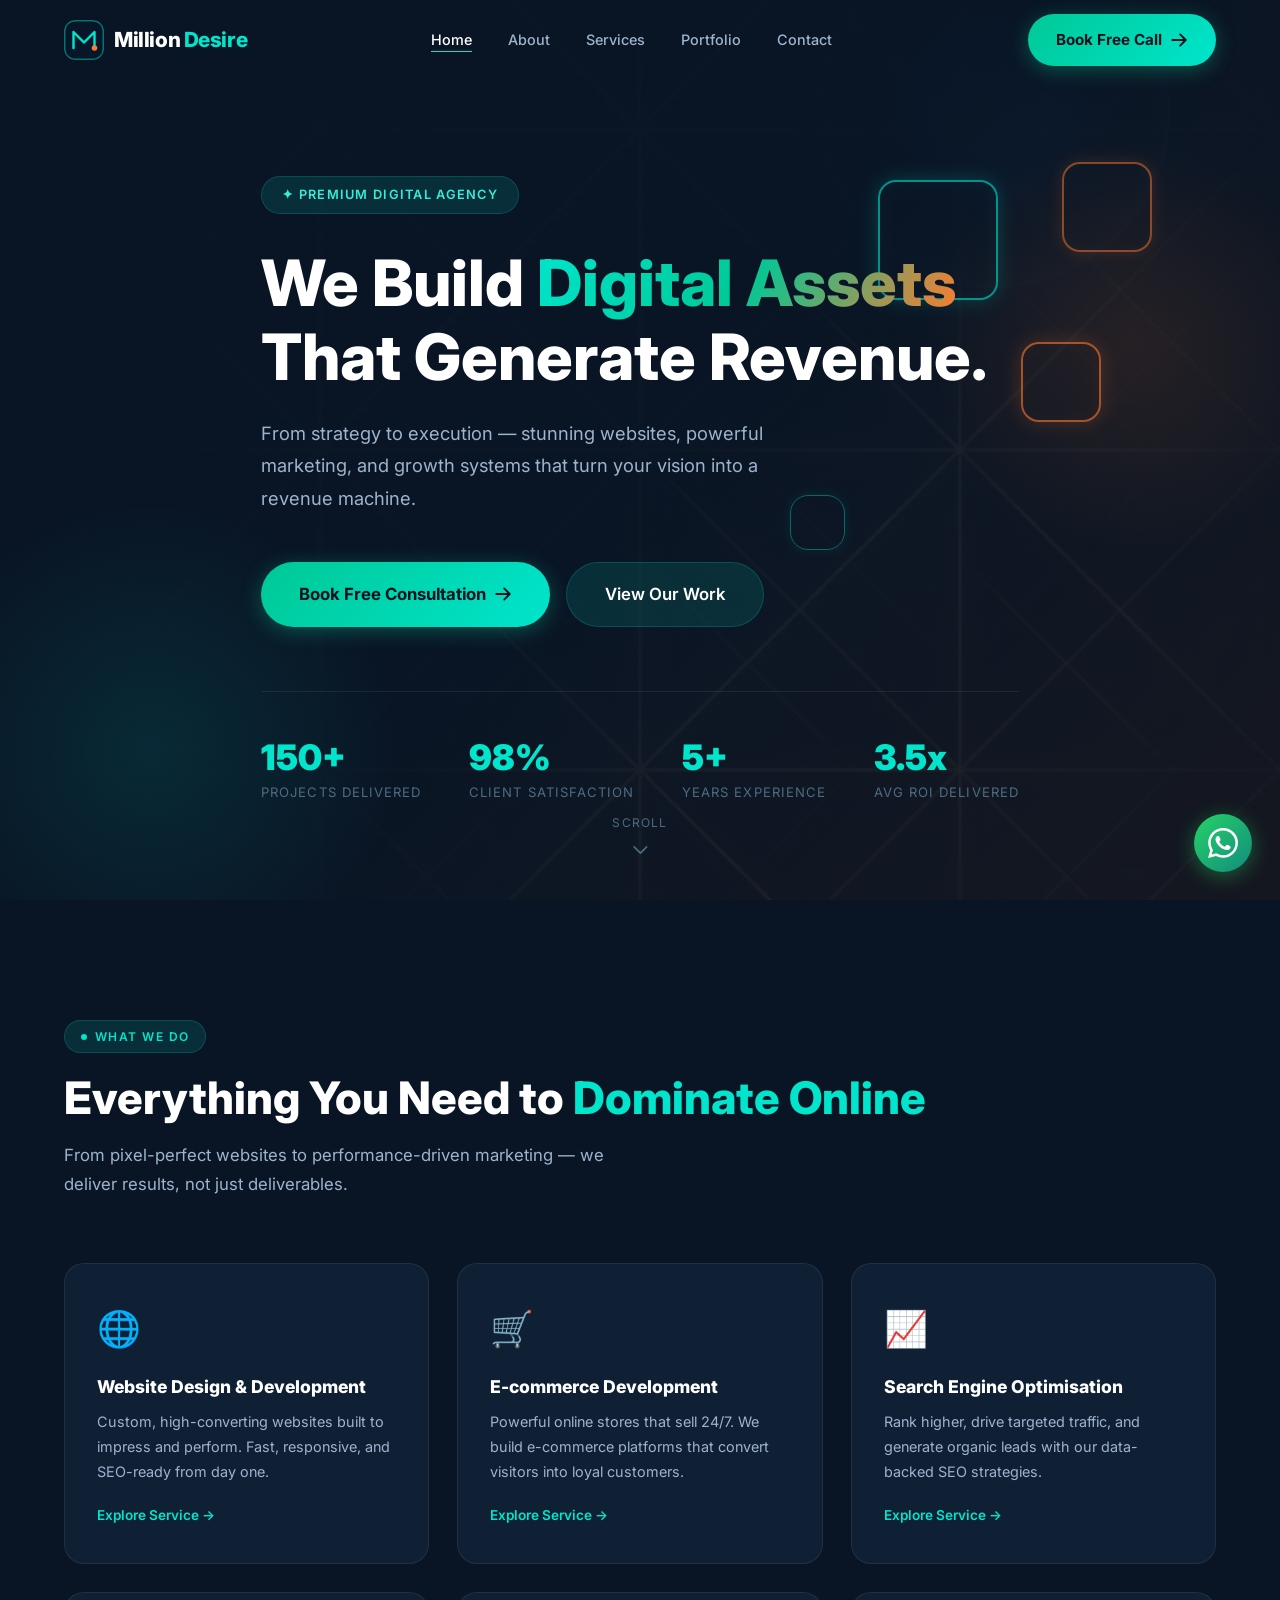
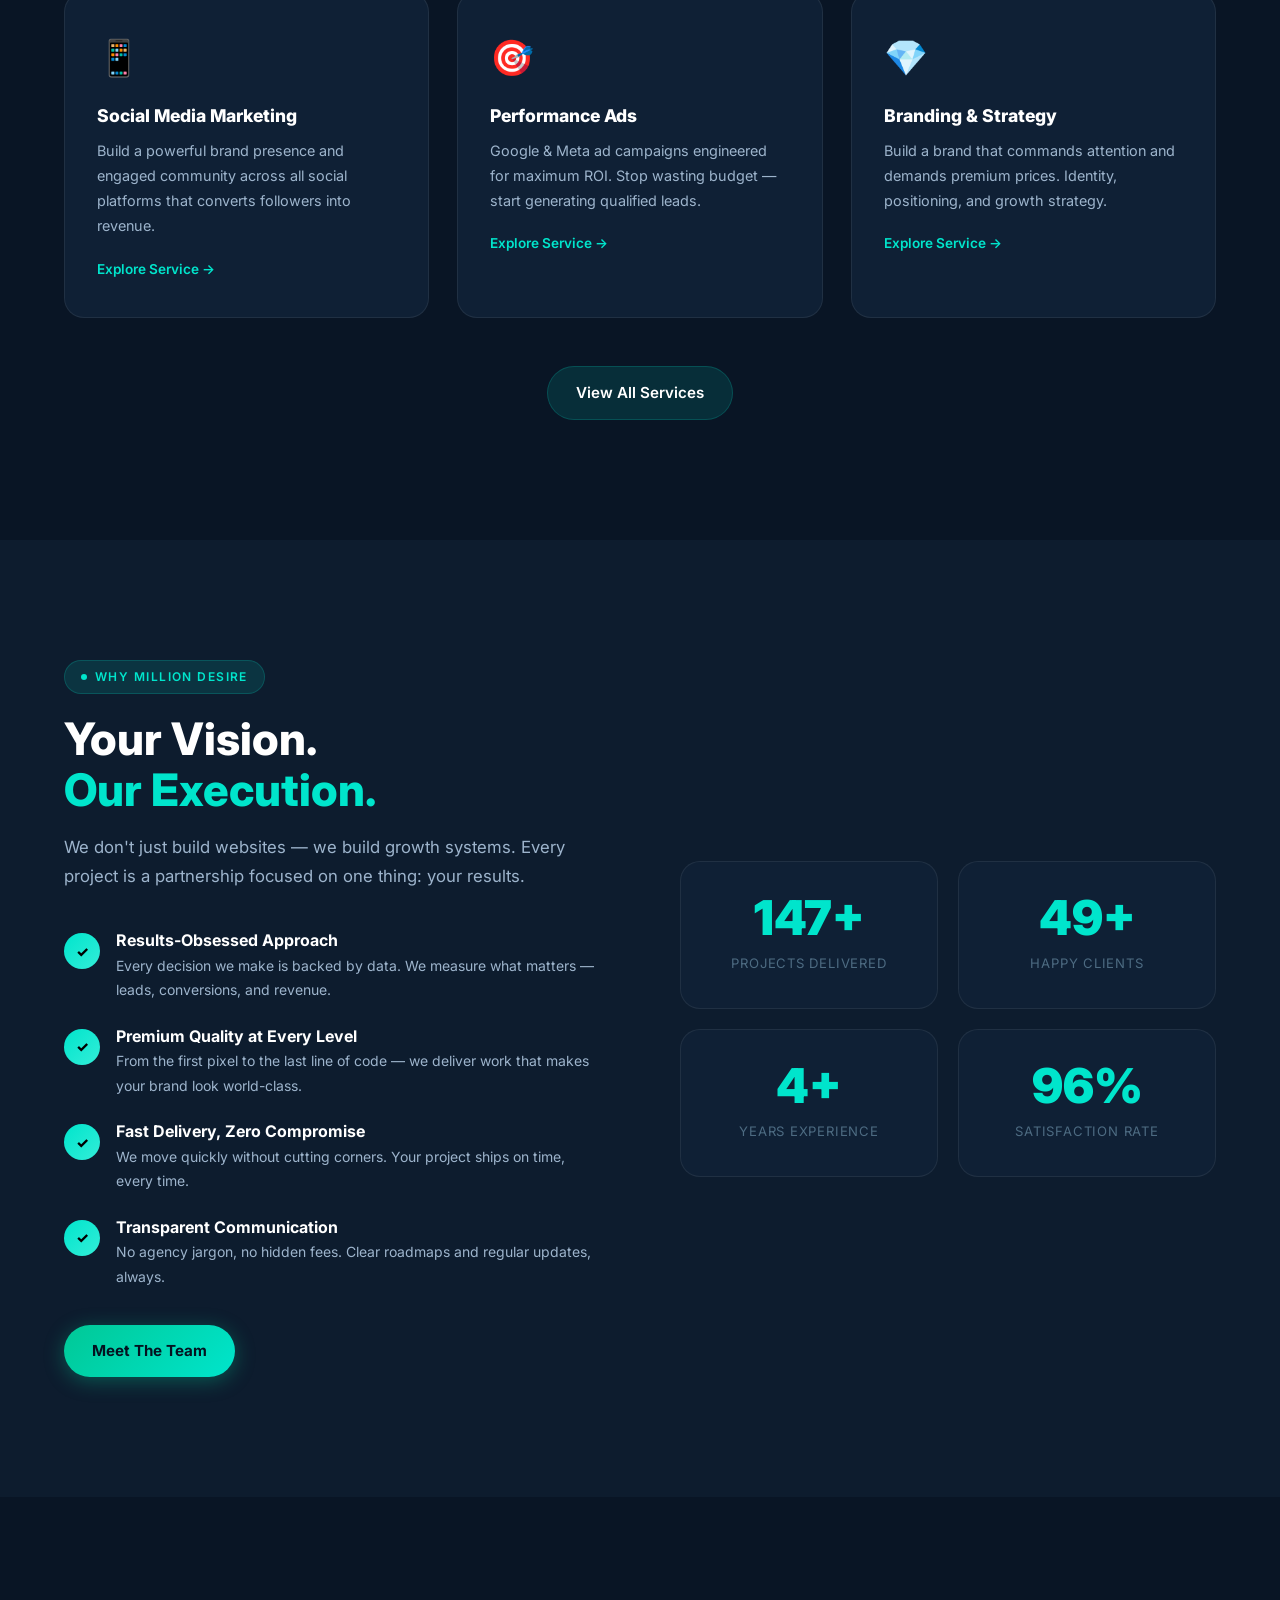
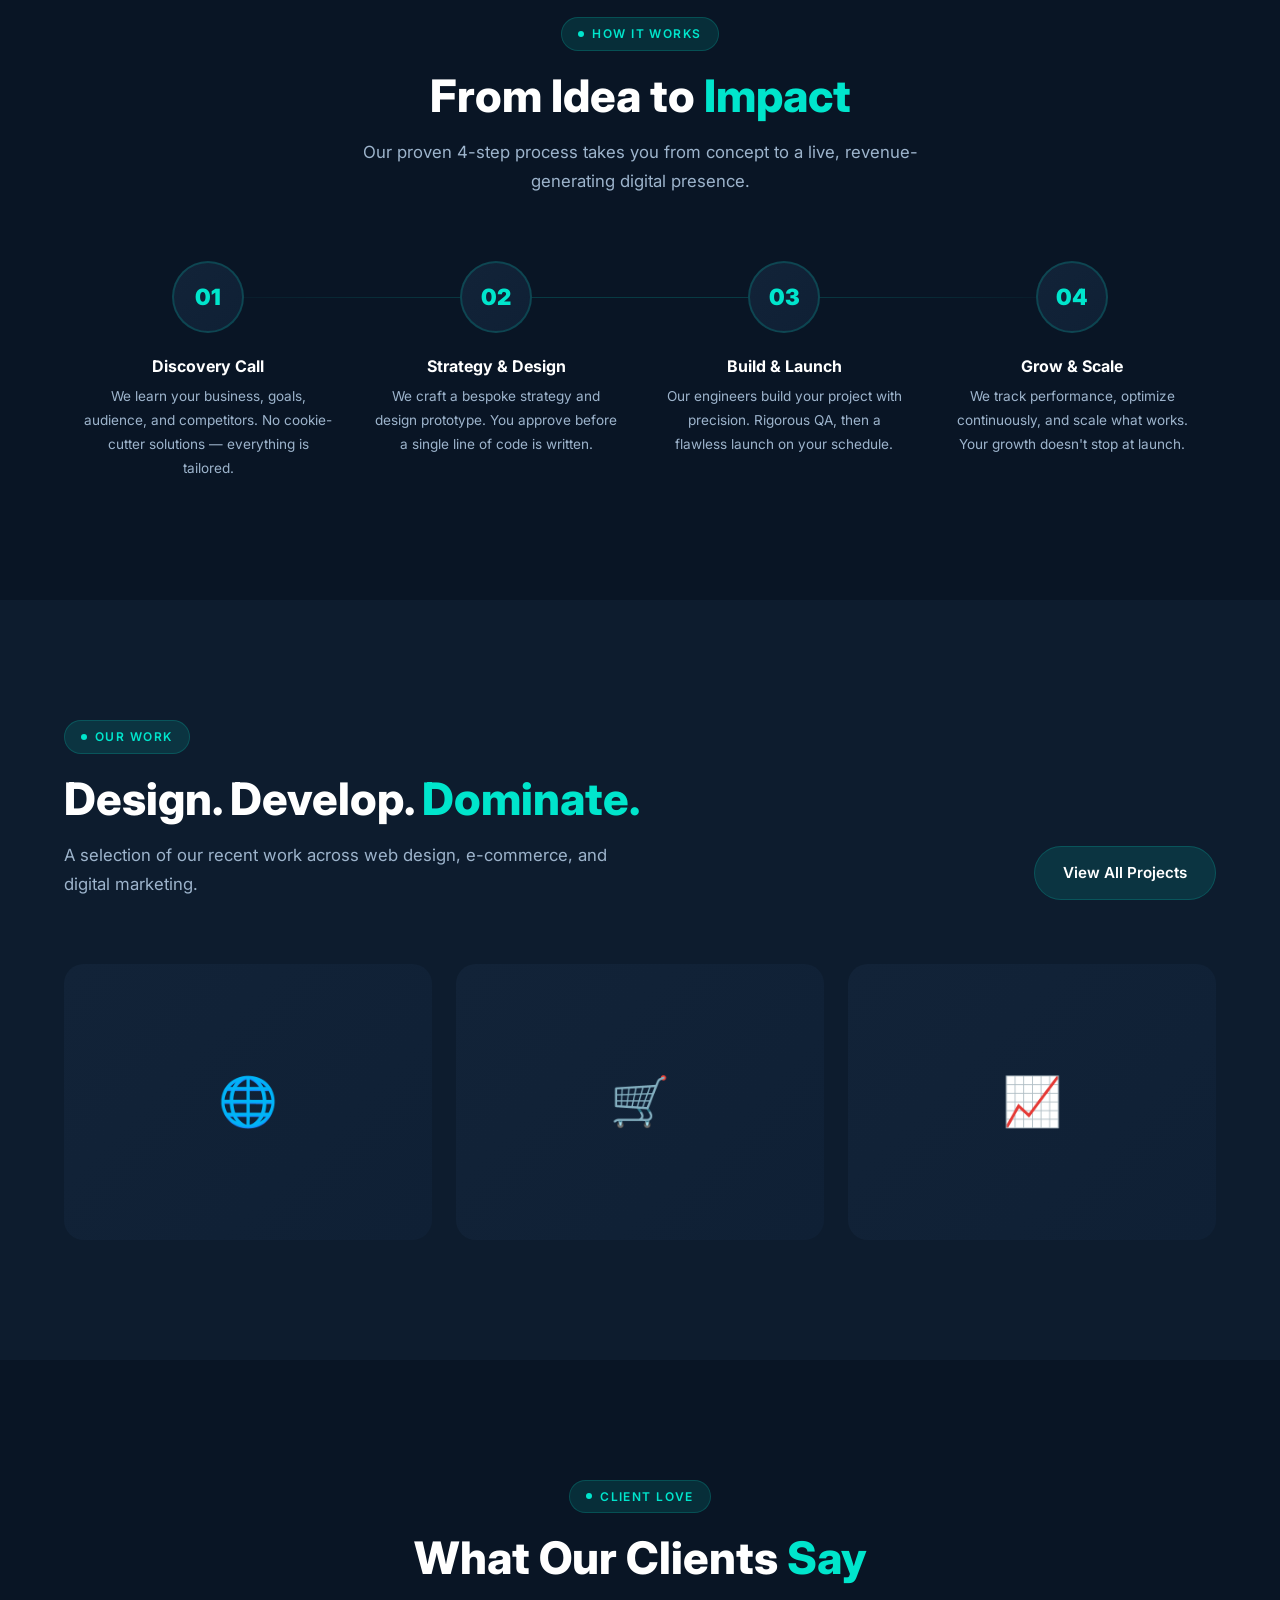
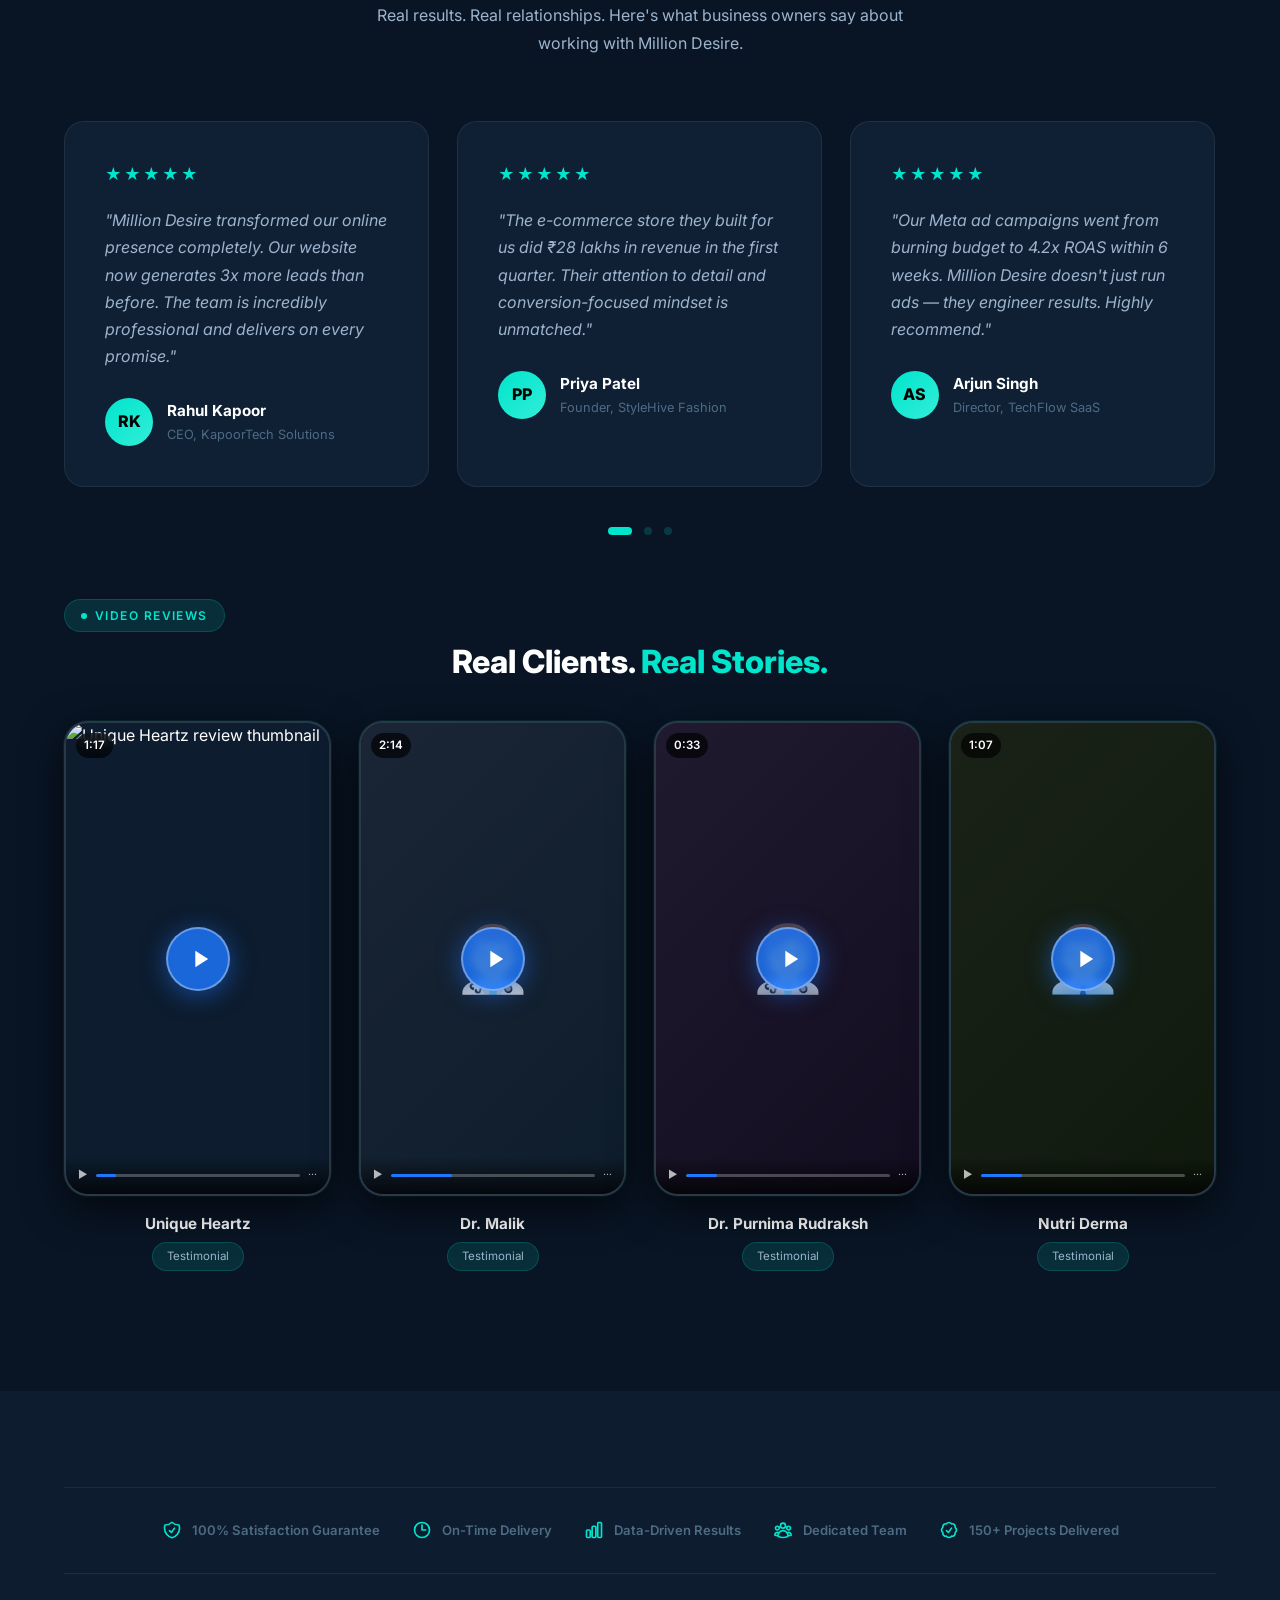
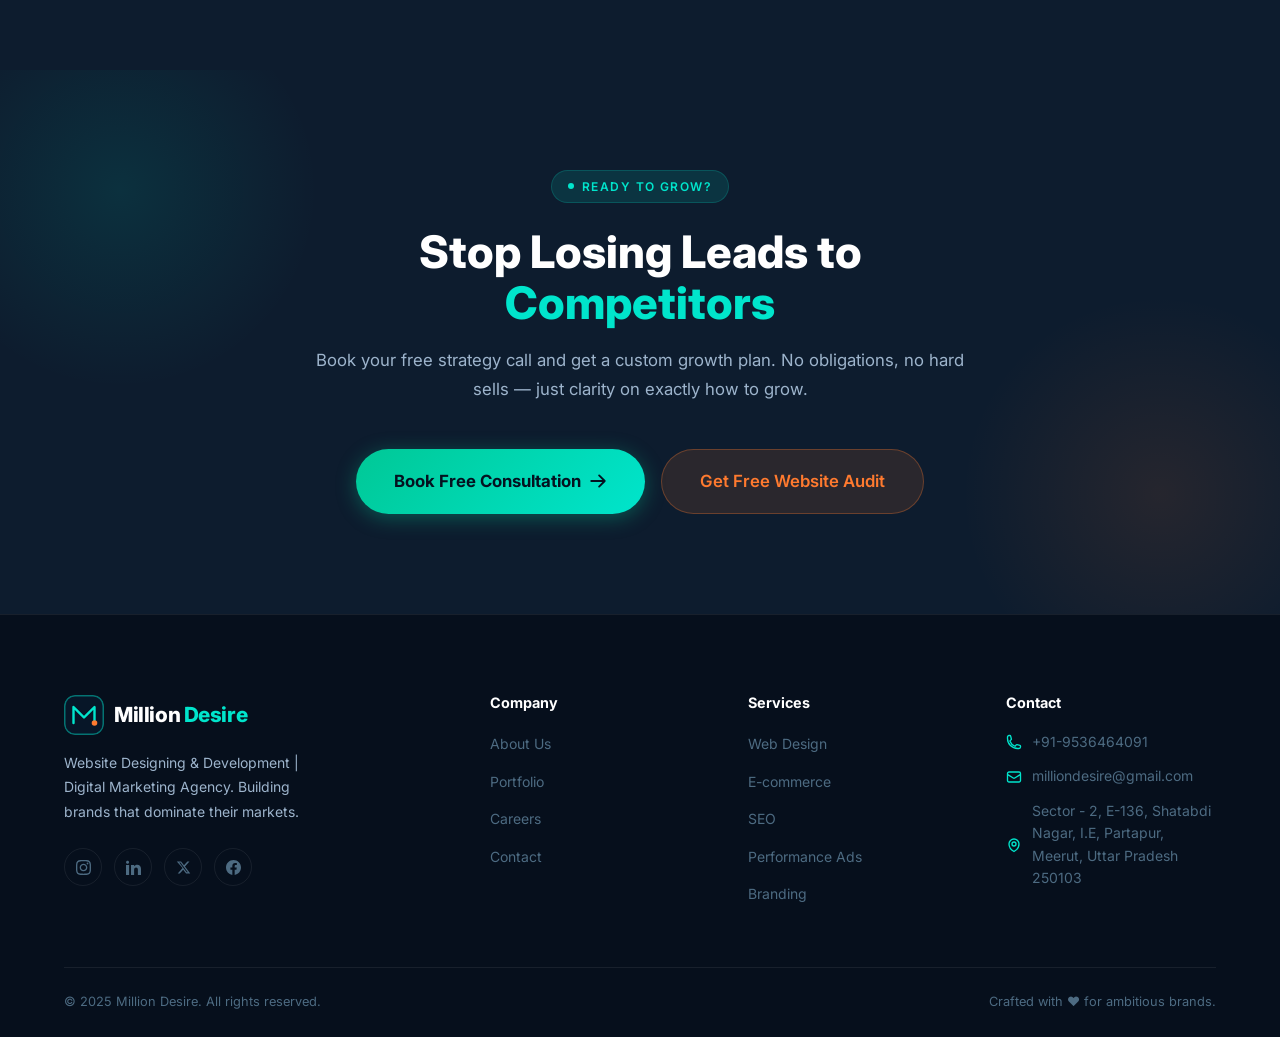
==== index.html @ 7a450b49 "first version" ====
<!DOCTYPE html>
<html lang="en">

<head>
  <meta charset="UTF-8" />
  <meta name="viewport" content="width=device-width, initial-scale=1.0" />
  <title>Million Desire — Website Design, Development & Digital Marketing Agency</title>
  <meta name="description"
    content="Million Desire is a premium web design, development & digital marketing agency. We build digital assets that generate revenue. Book a free consultation today." />
  <meta name="keywords"
    content="web design agency, website development, digital marketing, SEO, social media marketing, landing pages, e-commerce" />
  <meta name="robots" content="index, follow" />
  <link rel="canonical" href="https://milliondesire.com/" />
  <!-- Open Graph -->
  <meta property="og:title" content="Million Desire — Digital Agency" />
  <meta property="og:description" content="We Build Digital Assets That Generate Revenue." />
  <meta property="og:type" content="website" />
  <meta property="og:url" content="https://milliondesire.com/" />
  <!-- Schema -->
  <script type="application/ld+json">
  {
    "@context": "https://schema.org",
    "@type": "ProfessionalService",
    "name": "Million Desire",
    "description": "Website Designing & Development | Digital Marketing Agency",
    "url": "https://milliondesire.com",
    "telephone": "+91-9536464091",
    "address": {"@type": "PostalAddress", "addressCountry": "IN"},
    "sameAs": [],
    "serviceType": ["Web Design", "Web Development", "SEO", "Digital Marketing"]
  }
  </script>
  <link rel="stylesheet" href="css/style.css" />
  <link rel="preconnect" href="https://fonts.googleapis.com" />
  <link rel="preconnect" href="https://fonts.gstatic.com" crossorigin />
</head>

<body>

  <!-- ══ NAVBAR ══ -->
  <nav class="navbar" id="navbar">
    <div class="nav-inner">
      <a href="index.html" class="logo">
        <svg class="logo-icon-svg" width="40" height="40" viewBox="0 0 40 40" fill="none"
          xmlns="http://www.w3.org/2000/svg">
          <rect width="40" height="40" rx="11" fill="#071628" />
          <rect x="0.75" y="0.75" width="38.5" height="38.5" rx="10.25" stroke="#00e5cc" stroke-width="1.5"
            stroke-opacity="0.45" />
          <path d="M9.5 28V12L20 22.5L30.5 12V28" stroke="#00e5cc" stroke-width="2.4" stroke-linecap="round"
            stroke-linejoin="round" />
          <circle cx="30.5" cy="28" r="2.8" fill="#ff7a2f" />
        </svg>
        <div class="logo-text">Million <span>Desire</span></div>
      </a>
      <ul class="nav-links">
        <li><a href="index.html">Home</a></li>
        <li><a href="about.html">About</a></li>
        <li><a href="services.html">Services</a></li>
        <li><a href="portfolio.html">Portfolio</a></li>
        <li><a href="contact.html">Contact</a></li>
      </ul>
      <a href="contact.html" class="btn btn-primary nav-cta">Book Free Call
        <svg xmlns="http://www.w3.org/2000/svg" fill="none" viewBox="0 0 24 24" stroke-width="2.5"
          stroke="currentColor">
          <path stroke-linecap="round" stroke-linejoin="round" d="M13.5 4.5 21 12m0 0-7.5 7.5M21 12H3" />
        </svg>
      </a>
      <button class="hamburger" id="hamburger" aria-label="Menu">
        <span></span><span></span><span></span>
      </button>
    </div>
  </nav>

  <!-- ══ MOBILE MENU ══ -->
  <div class="mobile-menu" id="mobileMenu">
    <a href="index.html">Home</a>
    <a href="about.html">About</a>
    <a href="services.html">Services</a>
    <a href="portfolio.html">Portfolio</a>
    <a href="contact.html">Contact</a>
    <a href="contact.html" class="btn btn-primary">Book Free Call</a>
  </div>

  <!-- ══ HERO ══ -->
  <section class="hero" id="home">
    <div class="hero-bg"></div>
    <div class="hero-overlay"></div>
    <div class="hero-glow-gold"></div>
    <div class="hero-glow-blue"></div>
    <!-- Neon floating shapes -->
    <div class="hero-shapes">
      <div class="hero-shape hero-shape-1"></div>
      <div class="hero-shape hero-shape-2"></div>
      <div class="hero-shape hero-shape-3"></div>
      <div class="hero-shape hero-shape-4"></div>
    </div>
    <div class="container">
      <div class="hero-content">
        <div class="hero-badge">✦ Premium Digital Agency</div>
        <h1>We Build <em>Digital Assets</em><br />That Generate Revenue.</h1>
        <p class="hero-sub">From strategy to execution — stunning websites, powerful marketing, and growth systems that
          turn your vision into a revenue machine.</p>
        <div class="hero-ctas">
          <a href="contact.html" class="btn btn-primary btn-lg">
            Book Free Consultation
            <svg xmlns="http://www.w3.org/2000/svg" fill="none" viewBox="0 0 24 24" stroke-width="2.5"
              stroke="currentColor">
              <path stroke-linecap="round" stroke-linejoin="round" d="M13.5 4.5 21 12m0 0-7.5 7.5M21 12H3" />
            </svg>
          </a>
          <a href="portfolio.html" class="btn btn-secondary btn-lg">View Our Work</a>
        </div>
        <div class="hero-stats">
          <div class="hero-stat">
            <span class="hero-stat-number" data-counter data-target="150" data-suffix="+">0</span>
            <span class="hero-stat-label">Projects Delivered</span>
          </div>
          <div class="hero-stat">
            <span class="hero-stat-number" data-counter data-target="98" data-suffix="%">0</span>
            <span class="hero-stat-label">Client Satisfaction</span>
          </div>
          <div class="hero-stat">
            <span class="hero-stat-number" data-counter data-target="5" data-suffix="+">0</span>
            <span class="hero-stat-label">Years Experience</span>
          </div>
          <div class="hero-stat">
            <span class="hero-stat-number" data-counter data-target="3.5" data-suffix="x">0</span>
            <span class="hero-stat-label">Avg ROI Delivered</span>
          </div>
        </div>
      </div>
    </div>
    <div class="scroll-indicator">
      <span>Scroll</span>
      <svg xmlns="http://www.w3.org/2000/svg" fill="none" viewBox="0 0 24 24" stroke-width="2" stroke="currentColor">
        <path stroke-linecap="round" stroke-linejoin="round" d="m19.5 8.25-7.5 7.5-7.5-7.5" />
      </svg>
    </div>
  </section>

  <!-- ══ SERVICES OVERVIEW ══ -->
  <section class="services-overview section" id="services">
    <div class="container">
      <div class="reveal">
        <div class="section-label">What We Do</div>
        <h2 class="section-title">Everything You Need to <span class="gold">Dominate Online</span></h2>
        <p class="section-sub">From pixel-perfect websites to performance-driven marketing — we deliver results, not
          just deliverables.</p>
      </div>
      <div class="grid-3 services-grid" style="margin-top:64px;">
        <div class="service-card reveal reveal-delay-1">
          <span class="service-icon">🌐</span>
          <h3>Website Design & Development</h3>
          <p>Custom, high-converting websites built to impress and perform. Fast, responsive, and SEO-ready from day
            one.</p>
          <a href="services.html#web" class="service-link">Explore Service →</a>
        </div>
        <div class="service-card reveal reveal-delay-2">
          <span class="service-icon">🛒</span>
          <h3>E-commerce Development</h3>
          <p>Powerful online stores that sell 24/7. We build e-commerce platforms that convert visitors into loyal
            customers.</p>
          <a href="services.html#web" class="service-link">Explore Service →</a>
        </div>
        <div class="service-card reveal reveal-delay-3">
          <span class="service-icon">📈</span>
          <h3>Search Engine Optimisation</h3>
          <p>Rank higher, drive targeted traffic, and generate organic leads with our data-backed SEO strategies.</p>
          <a href="services.html#marketing" class="service-link">Explore Service →</a>
        </div>
        <div class="service-card reveal reveal-delay-1">
          <span class="service-icon">📱</span>
          <h3>Social Media Marketing</h3>
          <p>Build a powerful brand presence and engaged community across all social platforms that converts followers
            into revenue.</p>
          <a href="services.html#marketing" class="service-link">Explore Service →</a>
        </div>
        <div class="service-card reveal reveal-delay-2">
          <span class="service-icon">🎯</span>
          <h3>Performance Ads</h3>
          <p>Google & Meta ad campaigns engineered for maximum ROI. Stop wasting budget — start generating qualified
            leads.</p>
          <a href="services.html#marketing" class="service-link">Explore Service →</a>
        </div>
        <div class="service-card reveal reveal-delay-3">
          <span class="service-icon">💎</span>
          <h3>Branding & Strategy</h3>
          <p>Build a brand that commands attention and demands premium prices. Identity, positioning, and growth
            strategy.</p>
          <a href="services.html#branding" class="service-link">Explore Service →</a>
        </div>
      </div>
      <div style="text-align:center;margin-top:48px;" class="reveal">
        <a href="services.html" class="btn btn-secondary">View All Services</a>
      </div>
    </div>
  </section>

  <!-- ══ WHY CHOOSE US ══ -->
  <section class="why-us section" id="why">
    <div class="container">
      <div class="why-us-inner">
        <div class="why-us-text reveal">
          <div class="section-label">Why Million Desire</div>
          <h2 class="section-title">Your Vision.<br /><span class="gold">Our Execution.</span></h2>
          <p class="section-sub">We don't just build websites — we build growth systems. Every project is a partnership
            focused on one thing: your results.</p>
          <div class="why-list">
            <div class="why-item">
              <div class="why-check">✓</div>
              <div>
                <h4>Results-Obsessed Approach</h4>
                <p>Every decision we make is backed by data. We measure what matters — leads, conversions, and revenue.
                </p>
              </div>
            </div>
            <div class="why-item">
              <div class="why-check">✓</div>
              <div>
                <h4>Premium Quality at Every Level</h4>
                <p>From the first pixel to the last line of code — we deliver work that makes your brand look
                  world-class.</p>
              </div>
            </div>
            <div class="why-item">
              <div class="why-check">✓</div>
              <div>
                <h4>Fast Delivery, Zero Compromise</h4>
                <p>We move quickly without cutting corners. Your project ships on time, every time.</p>
              </div>
            </div>
            <div class="why-item">
              <div class="why-check">✓</div>
              <div>
                <h4>Transparent Communication</h4>
                <p>No agency jargon, no hidden fees. Clear roadmaps and regular updates, always.</p>
              </div>
            </div>
          </div>
          <div style="margin-top:36px;">
            <a href="about.html" class="btn btn-primary">Meet The Team</a>
          </div>
        </div>
        <div class="stats-grid reveal reveal-delay-2">
          <div class="stat-box">
            <span class="stat-number" data-counter data-target="150" data-suffix="+">150+</span>
            <span class="stat-label">Projects Delivered</span>
          </div>
          <div class="stat-box">
            <span class="stat-number" data-counter data-target="50" data-suffix="+">50+</span>
            <span class="stat-label">Happy Clients</span>
          </div>
          <div class="stat-box">
            <span class="stat-number" data-counter data-target="5" data-suffix="+">5+</span>
            <span class="stat-label">Years Experience</span>
          </div>
          <div class="stat-box">
            <span class="stat-number" data-counter data-target="98" data-suffix="%">98%</span>
            <span class="stat-label">Satisfaction Rate</span>
          </div>
        </div>
      </div>
    </div>
  </section>

  <!-- ══ PROCESS ══ -->
  <section class="process section" id="process">
    <div class="container">
      <div style="text-align:center;max-width:560px;margin:0 auto;" class="reveal">
        <div class="section-label">How It Works</div>
        <h2 class="section-title">From Idea to <span class="gold">Impact</span></h2>
        <p class="section-sub">Our proven 4-step process takes you from concept to a live, revenue-generating digital
          presence.</p>
      </div>
      <div class="process-grid">
        <div class="process-step reveal reveal-delay-1">
          <div class="step-num">01</div>
          <h4>Discovery Call</h4>
          <p>We learn your business, goals, audience, and competitors. No cookie-cutter solutions — everything is
            tailored.</p>
        </div>
        <div class="process-step reveal reveal-delay-2">
          <div class="step-num">02</div>
          <h4>Strategy & Design</h4>
          <p>We craft a bespoke strategy and design prototype. You approve before a single line of code is written.</p>
        </div>
        <div class="process-step reveal reveal-delay-3">
          <div class="step-num">03</div>
          <h4>Build & Launch</h4>
          <p>Our engineers build your project with precision. Rigorous QA, then a flawless launch on your schedule.</p>
        </div>
        <div class="process-step reveal reveal-delay-4">
          <div class="step-num">04</div>
          <h4>Grow & Scale</h4>
          <p>We track performance, optimize continuously, and scale what works. Your growth doesn't stop at launch.</p>
        </div>
      </div>
    </div>
  </section>

  <!-- ══ PORTFOLIO PREVIEW ══ -->
  <section class="portfolio-preview section" id="portfolio">
    <div class="container">
      <div
        style="display:flex;justify-content:space-between;align-items:flex-end;margin-bottom:64px;flex-wrap:wrap;gap:24px;"
        class="reveal">
        <div>
          <div class="section-label">Our Work</div>
          <h2 class="section-title">Design. Develop. <span class="gold">Dominate.</span></h2>
          <p class="section-sub">A selection of our recent work across web design, e-commerce, and digital marketing.
          </p>
        </div>
        <a href="portfolio.html" class="btn btn-secondary">View All Projects</a>
      </div>
      <div class="portfolio-grid-home">
        <div class="portfolio-card reveal reveal-delay-1">
          <div class="portfolio-placeholder">🌐</div>
          <div class="portfolio-card-overlay">
            <div class="portfolio-tag">Web Design</div>
            <h3>LuxeInteriors Co.</h3>
            <p>340% increase in qualified leads</p>
          </div>
        </div>
        <div class="portfolio-card reveal reveal-delay-2">
          <div class="portfolio-placeholder">🛒</div>
          <div class="portfolio-card-overlay">
            <div class="portfolio-tag">E-commerce</div>
            <h3>StyleHive Fashion</h3>
            <p>₹28L revenue in first 3 months</p>
          </div>
        </div>
        <div class="portfolio-card reveal reveal-delay-3">
          <div class="portfolio-placeholder">📈</div>
          <div class="portfolio-card-overlay">
            <div class="portfolio-tag">Digital Marketing</div>
            <h3>TechFlow SaaS</h3>
            <p>4.2x ROAS on Meta Ads</p>
          </div>
        </div>
      </div>
    </div>
  </section>

  <!-- ══ TESTIMONIALS ══ -->
  <section class="testimonials section" id="testimonials">
    <div class="container">
      <div style="text-align:center;max-width:560px;margin:0 auto 64px;" class="reveal">
        <div class="section-label">Client Love</div>
        <h2 class="section-title">What Our Clients <span class="gold">Say</span></h2>
        <p>Real results. Real relationships. Here's what business owners say about working with Million Desire.</p>
      </div>
      <div class="testimonial-slider">
        <div class="testimonial-track">
          <div class="testimonial-card">
            <div class="stars">★★★★★</div>
            <p class="testimonial-text">"Million Desire transformed our online presence completely. Our website now
              generates 3x more leads than before. The team is incredibly professional and delivers on every promise."
            </p>
            <div class="testimonial-author">
              <div class="author-avatar">RK</div>
              <div>
                <div class="author-name">Rahul Kapoor</div>
                <div class="author-role">CEO, KapoorTech Solutions</div>
              </div>
            </div>
          </div>
          <div class="testimonial-card">
            <div class="stars">★★★★★</div>
            <p class="testimonial-text">"The e-commerce store they built for us did ₹28 lakhs in revenue in the first
              quarter. Their attention to detail and conversion-focused mindset is unmatched."</p>
            <div class="testimonial-author">
              <div class="author-avatar">PP</div>
              <div>
                <div class="author-name">Priya Patel</div>
                <div class="author-role">Founder, StyleHive Fashion</div>
              </div>
            </div>
          </div>
          <div class="testimonial-card">
            <div class="stars">★★★★★</div>
            <p class="testimonial-text">"Our Meta ad campaigns went from burning budget to 4.2x ROAS within 6 weeks.
              Million Desire doesn't just run ads — they engineer results. Highly recommend."</p>
            <div class="testimonial-author">
              <div class="author-avatar">AS</div>
              <div>
                <div class="author-name">Arjun Singh</div>
                <div class="author-role">Director, TechFlow SaaS</div>
              </div>
            </div>
          </div>
          <div class="testimonial-card">
            <div class="stars">★★★★★</div>
            <p class="testimonial-text">"From Day 1, the team understood our vision and delivered a website that truly
              represents our brand. The design is stunning and our bounce rate dropped by 40%."</p>
            <div class="testimonial-author">
              <div class="author-avatar">NM</div>
              <div>
                <div class="author-name">Neha Malhotra</div>
                <div class="author-role">Founder, LuxeInteriors Co.</div>
              </div>
            </div>
          </div>
          <div class="testimonial-card">
            <div class="stars">★★★★★</div>
            <p class="testimonial-text">"Our SEO rankings jumped from page 5 to page 1 for 12 competitive keywords in
              just 4 months. The organic traffic growth has been phenomenal. Worth every rupee."</p>
            <div class="testimonial-author">
              <div class="author-avatar">VR</div>
              <div>
                <div class="author-name">Vikram Rao</div>
                <div class="author-role">MD, GreenLeaf Organics</div>
              </div>
            </div>
          </div>
        </div>
      </div>
      <div class="slider-controls">
        <div class="slider-dot active"></div>
        <div class="slider-dot"></div>
        <div class="slider-dot"></div>
      </div>

      <!-- ── VIDEO TESTIMONIALS ── -->
      <div class="video-testimonials-wrap reveal" style="margin-top:64px;">
        <div class="section-label" style="text-align:center;margin-bottom:12px;">Video Reviews</div>
        <h3 class="section-title" style="text-align:center;margin-bottom:40px;font-size:clamp(1.4rem,3vw,2rem);">
          Real Clients. <span class="gold">Real Stories.</span>
        </h3>
        <div class="video-testimonials-grid">

          <!-- Card 1 -->
          <div class="vt-card" data-video="https://www.youtube.com/embed/jCM1CUDkiCs?autoplay=1"
            onclick="playVTInline(this)">
            <div class="vt-phone-frame">
              <div class="vt-thumb">
                <img class="vt-thumb-img" src="https://img.youtube.com/vi/jCM1CUDkiCs/hqdefault.jpg"
                  alt="Unique Heartz review thumbnail" loading="lazy" />
                <div class="vt-duration">1:17</div>
              </div>
              <div class="vt-play-btn" aria-label="Play video">
                <svg viewBox="0 0 24 24" fill="currentColor">
                  <path d="M8 5v14l11-7z" />
                </svg>
              </div>
              <div class="vt-progress-bar">
                <div class="vt-pb-inner">
                  <span>▶</span>
                  <div class="vt-pb-track">
                    <div class="vt-pb-fill"></div>
                  </div>
                  <span>···</span>
                </div>
              </div>
            </div>
            <div class="vt-info">
              <div class="vt-name">Unique Heartz</div>
              <div class="vt-tag">Testimonial</div>
            </div>
          </div>

          <!-- Card 2 -->
          <div class="vt-card" data-video="https://www.youtube.com/embed/?autoplay=1" onclick="playVTInline(this)">
            <div class="vt-phone-frame">
              <div class="vt-thumb" style="background:linear-gradient(135deg,#1a2535 0%,#0e1d2c 100%);">
                <div class="vt-thumb-face">👨‍⚕️</div>
                <div class="vt-duration">2:14</div>
              </div>
              <div class="vt-play-btn" aria-label="Play video">
                <svg viewBox="0 0 24 24" fill="currentColor">
                  <path d="M8 5v14l11-7z" />
                </svg>
              </div>
              <div class="vt-progress-bar">
                <div class="vt-pb-inner">
                  <span>▶</span>
                  <div class="vt-pb-track">
                    <div class="vt-pb-fill" style="width:30%"></div>
                  </div>
                  <span>···</span>
                </div>
              </div>
            </div>
            <div class="vt-info">
              <div class="vt-name">Dr. Malik</div>
              <div class="vt-tag">Testimonial</div>
            </div>
          </div>

          <!-- Card 3 -->
          <div class="vt-card" data-video="https://www.youtube.com/embed/?autoplay=1" onclick="playVTInline(this)">
            <div class="vt-phone-frame">
              <div class="vt-thumb" style="background:linear-gradient(135deg,#1f1a2e 0%,#130d20 100%);">
                <div class="vt-thumb-face">👩‍⚕️</div>
                <div class="vt-duration">0:33</div>
              </div>
              <div class="vt-play-btn" aria-label="Play video">
                <svg viewBox="0 0 24 24" fill="currentColor">
                  <path d="M8 5v14l11-7z" />
                </svg>
              </div>
              <div class="vt-progress-bar">
                <div class="vt-pb-inner">
                  <span>▶</span>
                  <div class="vt-pb-track">
                    <div class="vt-pb-fill" style="width:15%"></div>
                  </div>
                  <span>···</span>
                </div>
              </div>
            </div>
            <div class="vt-info">
              <div class="vt-name">Dr. Purnima Rudraksh</div>
              <div class="vt-tag">Testimonial</div>
            </div>
          </div>

          <!-- Card 4 -->
          <div class="vt-card" data-video="https://www.youtube.com/embed/?autoplay=1" onclick="playVTInline(this)">
            <div class="vt-phone-frame">
              <div class="vt-thumb" style="background:linear-gradient(135deg,#1a2218 0%,#0f1a0d 100%);">
                <div class="vt-thumb-face">👨‍💼</div>
                <div class="vt-duration">1:07</div>
              </div>
              <div class="vt-play-btn" aria-label="Play video">
                <svg viewBox="0 0 24 24" fill="currentColor">
                  <path d="M8 5v14l11-7z" />
                </svg>
              </div>
              <div class="vt-progress-bar">
                <div class="vt-pb-inner">
                  <span>▶</span>
                  <div class="vt-pb-track">
                    <div class="vt-pb-fill" style="width:20%"></div>
                  </div>
                  <span>···</span>
                </div>
              </div>
            </div>
            <div class="vt-info">
              <div class="vt-name">Nutri Derma</div>
              <div class="vt-tag">Testimonial</div>
            </div>
          </div>

        </div><!-- /.video-testimonials-grid -->
      </div><!-- /.video-testimonials-wrap -->

    </div>
  </section>

  <!-- ── VIDEO LIGHTBOX MODAL ── -->
  <div id="vtModal" class="vt-modal" onclick="closeVTModal(event)">
    <div class="vt-modal-inner">
      <button class="vt-modal-close" onclick="closeVTModal()" aria-label="Close">&times;</button>
      <iframe id="vtIframe" src="" frameborder="0" allow="autoplay; fullscreen" allowfullscreen></iframe>
    </div>
  </div>

  <!-- ══ TRUST BADGES ══ -->
  <section style="background:var(--bg-surface);padding:48px 0;" class="reveal">
    <div class="container">
      <div class="trust-badges" style="justify-content:center;">
        <div class="trust-badge">
          <svg xmlns="http://www.w3.org/2000/svg" fill="none" viewBox="0 0 24 24" stroke-width="2"
            stroke="currentColor">
            <path stroke-linecap="round" stroke-linejoin="round"
              d="M9 12.75 11.25 15 15 9.75m-3-7.036A11.959 11.959 0 0 1 3.598 6 11.99 11.99 0 0 0 3 9.749c0 5.592 3.824 10.29 9 11.623 5.176-1.332 9-6.03 9-11.622 0-1.31-.21-2.571-.598-3.751h-.152c-3.196 0-6.1-1.248-8.25-3.285Z" />
          </svg>
          100% Satisfaction Guarantee
        </div>
        <div class="trust-badge">
          <svg xmlns="http://www.w3.org/2000/svg" fill="none" viewBox="0 0 24 24" stroke-width="2"
            stroke="currentColor">
            <path stroke-linecap="round" stroke-linejoin="round" d="M12 6v6h4.5m4.5 0a9 9 0 1 1-18 0 9 9 0 0 1 18 0Z" />
          </svg>
          On-Time Delivery
        </div>
        <div class="trust-badge">
          <svg xmlns="http://www.w3.org/2000/svg" fill="none" viewBox="0 0 24 24" stroke-width="2"
            stroke="currentColor">
            <path stroke-linecap="round" stroke-linejoin="round"
              d="M3 13.125C3 12.504 3.504 12 4.125 12h2.25c.621 0 1.125.504 1.125 1.125v6.75C7.5 20.496 6.996 21 6.375 21h-2.25A1.125 1.125 0 0 1 3 19.875v-6.75ZM9.75 8.625c0-.621.504-1.125 1.125-1.125h2.25c.621 0 1.125.504 1.125 1.125v11.25c0 .621-.504 1.125-1.125 1.125h-2.25a1.125 1.125 0 0 1-1.125-1.125V8.625ZM16.5 4.125c0-.621.504-1.125 1.125-1.125h2.25C20.496 3 21 3.504 21 4.125v15.75c0 .621-.504 1.125-1.125 1.125h-2.25a1.125 1.125 0 0 1-1.125-1.125V4.125Z" />
          </svg>
          Data-Driven Results
        </div>
        <div class="trust-badge">
          <svg xmlns="http://www.w3.org/2000/svg" fill="none" viewBox="0 0 24 24" stroke-width="2"
            stroke="currentColor">
            <path stroke-linecap="round" stroke-linejoin="round"
              d="M18 18.72a9.094 9.094 0 0 0 3.741-.479 3 3 0 0 0-4.682-2.72m.94 3.198.001.031c0 .225-.012.447-.037.666A11.944 11.944 0 0 1 12 21c-2.17 0-4.207-.576-5.963-1.584A6.062 6.062 0 0 1 6 18.719m12 0a5.971 5.971 0 0 0-.941-3.197m0 0A5.995 5.995 0 0 0 12 12.75a5.995 5.995 0 0 0-5.058 2.772m0 0a3 3 0 0 0-4.681 2.72 8.986 8.986 0 0 0 3.74.477m.94-3.197a5.971 5.971 0 0 0-.94 3.197M15 6.75a3 3 0 1 1-6 0 3 3 0 0 1 6 0Zm6 3a2.25 2.25 0 1 1-4.5 0 2.25 2.25 0 0 1 4.5 0Zm-13.5 0a2.25 2.25 0 1 1-4.5 0 2.25 2.25 0 0 1 4.5 0Z" />
          </svg>
          Dedicated Team
        </div>
        <div class="trust-badge">
          <svg xmlns="http://www.w3.org/2000/svg" fill="none" viewBox="0 0 24 24" stroke-width="2"
            stroke="currentColor">
            <path stroke-linecap="round" stroke-linejoin="round"
              d="M9 12.75 11.25 15 15 9.75M21 12c0 1.268-.63 2.39-1.593 3.068a3.745 3.745 0 0 1-1.043 3.296 3.745 3.745 0 0 1-3.296 1.043A3.745 3.745 0 0 1 12 21c-1.268 0-2.39-.63-3.068-1.593a3.746 3.746 0 0 1-3.296-1.043 3.745 3.745 0 0 1-1.043-3.296A3.745 3.745 0 0 1 3 12c0-1.268.63-2.39 1.593-3.068a3.745 3.745 0 0 1 1.043-3.296 3.746 3.746 0 0 1 3.296-1.043A3.746 3.746 0 0 1 12 3c1.268 0 2.39.63 3.068 1.593a3.746 3.746 0 0 1 3.296 1.043 3.746 3.746 0 0 1 1.043 3.296A3.745 3.745 0 0 1 21 12Z" />
          </svg>
          150+ Projects Delivered
        </div>
      </div>
    </div>
  </section>

  <!-- ══ CTA BANNER ══ -->
  <section class="cta-banner">
    <div class="container">
      <div class="cta-banner-inner reveal">
        <div class="section-label" style="margin:0 auto 24px;">Ready to Grow?</div>
        <h2>Stop Losing Leads to <span class="gold">Competitors</span></h2>
        <p>Book your free strategy call and get a custom growth plan. No obligations, no hard sells — just clarity on
          exactly how to grow.</p>
        <div class="cta-buttons">
          <a href="contact.html" class="btn btn-primary btn-lg">
            Book Free Consultation
            <svg xmlns="http://www.w3.org/2000/svg" fill="none" viewBox="0 0 24 24" stroke-width="2.5"
              stroke="currentColor">
              <path stroke-linecap="round" stroke-linejoin="round" d="M13.5 4.5 21 12m0 0-7.5 7.5M21 12H3" />
            </svg>
          </a>
          <a href="contact.html" class="btn btn-outline-blue btn-lg">Get Free Website Audit</a>
        </div>
      </div>
    </div>
  </section>

  <!-- ══ FOOTER ══ -->
  <footer class="footer">
    <div class="container">
      <div class="footer-grid">
        <div class="footer-brand">
          <a href="index.html" class="logo">
            <svg class="logo-icon-svg" width="40" height="40" viewBox="0 0 40 40" fill="none"
              xmlns="http://www.w3.org/2000/svg">
              <rect width="40" height="40" rx="11" fill="#071628" />
              <rect x="0.75" y="0.75" width="38.5" height="38.5" rx="10.25" stroke="#00e5cc" stroke-width="1.5"
                stroke-opacity="0.45" />
              <path d="M9.5 28V12L20 22.5L30.5 12V28" stroke="#00e5cc" stroke-width="2.4" stroke-linecap="round"
                stroke-linejoin="round" />
              <circle cx="30.5" cy="28" r="2.8" fill="#ff7a2f" />
            </svg>
            <div class="logo-text">Million <span>Desire</span></div>
          </a>
          <p>Website Designing & Development | Digital Marketing Agency. Building brands that dominate their markets.
          </p>
          <div class="footer-social">
            <a href="#" class="social-icon" aria-label="Instagram"><svg xmlns="http://www.w3.org/2000/svg" width="15"
                height="15" viewBox="0 0 24 24" fill="currentColor">
                <path
                  d="M12 2.163c3.204 0 3.584.012 4.85.07 3.252.148 4.771 1.691 4.919 4.919.058 1.265.069 1.645.069 4.849 0 3.205-.012 3.584-.069 4.849-.149 3.225-1.664 4.771-4.919 4.919-1.266.058-1.644.07-4.85.07-3.204 0-3.584-.012-4.849-.07-3.26-.149-4.771-1.699-4.919-4.92-.058-1.265-.07-1.644-.07-4.849 0-3.204.013-3.583.07-4.849.149-3.227 1.664-4.771 4.919-4.919 1.266-.057 1.645-.069 4.849-.069zm0-2.163c-3.259 0-3.667.014-4.947.072-4.358.2-6.78 2.618-6.98 6.98-.059 1.281-.073 1.689-.073 4.948 0 3.259.014 3.668.072 4.948.2 4.358 2.618 6.78 6.98 6.98 1.281.058 1.689.072 4.948.072 3.259 0 3.668-.014 4.948-.072 4.354-.2 6.782-2.618 6.979-6.98.059-1.28.073-1.689.073-4.948 0-3.259-.014-3.667-.072-4.947-.196-4.354-2.617-6.78-6.979-6.98-1.281-.059-1.69-.073-4.949-.073zm0 5.838c-3.403 0-6.162 2.759-6.162 6.162s2.759 6.163 6.162 6.163 6.162-2.759 6.162-6.163c0-3.403-2.759-6.162-6.162-6.162zm0 10.162c-2.209 0-4-1.79-4-4 0-2.209 1.791-4 4-4s4 1.791 4 4c0 2.21-1.791 4-4 4zm6.406-11.845c-.796 0-1.441.645-1.441 1.44s.645 1.44 1.441 1.44c.795 0 1.439-.645 1.439-1.44s-.644-1.44-1.439-1.44z" />
              </svg></a>
            <a href="#" class="social-icon" aria-label="LinkedIn"><svg xmlns="http://www.w3.org/2000/svg" width="15"
                height="15" viewBox="0 0 24 24" fill="currentColor">
                <path
                  d="M4.98 3.5c0 1.381-1.11 2.5-2.48 2.5s-2.48-1.119-2.48-2.5c0-1.38 1.11-2.5 2.48-2.5s2.48 1.12 2.48 2.5zm.02 4.5h-5v16h5v-16zm7.982 0h-4.968v16h4.969v-8.399c0-4.67 6.029-5.052 6.029 0v8.399h4.988v-10.131c0-7.88-8.922-7.593-11.018-3.714v-2.155z" />
              </svg></a>
            <a href="#" class="social-icon" aria-label="Twitter"><svg xmlns="http://www.w3.org/2000/svg" width="15"
                height="15" viewBox="0 0 24 24" fill="currentColor">
                <path
                  d="M18.244 2.25h3.308l-7.227 8.26 8.502 11.24H16.17l-4.714-6.231-5.401 6.231H2.747l7.73-8.835L1.254 2.25H8.08l4.713 6.231zm-1.161 17.52h1.833L7.084 4.126H5.117z" />
              </svg></a>
            <a href="#" class="social-icon" aria-label="Facebook"><svg xmlns="http://www.w3.org/2000/svg" width="15"
                height="15" viewBox="0 0 24 24" fill="currentColor">
                <path
                  d="M24 12.073c0-6.627-5.373-12-12-12s-12 5.373-12 12c0 5.99 4.388 10.954 10.125 11.854v-8.385H7.078v-3.47h3.047V9.43c0-3.007 1.792-4.669 4.533-4.669 1.312 0 2.686.235 2.686.235v2.953H15.83c-1.491 0-1.956.925-1.956 1.874v2.25h3.328l-.532 3.47h-2.796v8.385C19.612 23.027 24 18.062 24 12.073z" />
              </svg></a>
          </div>
        </div>
        <div class="footer-col">
          <h4>Company</h4>
          <ul>
            <li><a href="about.html">About Us</a></li>
            <li><a href="portfolio.html">Portfolio</a></li>
            <li><a href="contact.html">Careers</a></li>
            <li><a href="contact.html">Contact</a></li>
          </ul>
        </div>
        <div class="footer-col">
          <h4>Services</h4>
          <ul>
            <li><a href="services.html#web">Web Design</a></li>
            <li><a href="services.html#web">E-commerce</a></li>
            <li><a href="services.html#marketing">SEO</a></li>
            <li><a href="services.html#marketing">Performance Ads</a></li>
            <li><a href="services.html#branding">Branding</a></li>
          </ul>
        </div>
        <div class="footer-col">
          <h4>Contact</h4>
          <div class="footer-contact-item">
            <svg xmlns="http://www.w3.org/2000/svg" fill="none" viewBox="0 0 24 24" stroke-width="2"
              stroke="currentColor">
              <path stroke-linecap="round" stroke-linejoin="round"
                d="M2.25 6.75c0 8.284 6.716 15 15 15h2.25a2.25 2.25 0 0 0 2.25-2.25v-1.372c0-.516-.351-.966-.852-1.091l-4.423-1.106c-.44-.11-.902.055-1.173.417l-.97 1.293c-.282.376-.769.542-1.21.38a12.035 12.035 0 0 1-7.143-7.143c-.162-.441.004-.928.38-1.21l1.293-.97c.363-.271.527-.734.417-1.173L6.963 3.102a1.125 1.125 0 0 0-1.091-.852H4.5A2.25 2.25 0 0 0 2.25 4.5v2.25Z" />
            </svg>
            +91-9536464091
          </div>
          <div class="footer-contact-item">
            <svg xmlns="http://www.w3.org/2000/svg" fill="none" viewBox="0 0 24 24" stroke-width="2"
              stroke="currentColor">
              <path stroke-linecap="round" stroke-linejoin="round"
                d="M21.75 6.75v10.5a2.25 2.25 0 0 1-2.25 2.25h-15a2.25 2.25 0 0 1-2.25-2.25V6.75m19.5 0A2.25 2.25 0 0 0 19.5 4.5h-15a2.25 2.25 0 0 0-2.25 2.25m19.5 0v.243a2.25 2.25 0 0 1-1.07 1.916l-7.5 4.615a2.25 2.25 0 0 1-2.36 0L3.32 8.91a2.25 2.25 0 0 1-1.07-1.916V6.75" />
            </svg>
            milliondesire@gmail.com
          </div>
          <div class="footer-contact-item">
            <svg xmlns="http://www.w3.org/2000/svg" fill="none" viewBox="0 0 24 24" stroke-width="2"
              stroke="currentColor">
              <path stroke-linecap="round" stroke-linejoin="round" d="M15 10.5a3 3 0 1 1-6 0 3 3 0 0 1 6 0Z" />
              <path stroke-linecap="round" stroke-linejoin="round"
                d="M19.5 10.5c0 7.142-7.5 11.25-7.5 11.25S4.5 17.642 4.5 10.5a7.5 7.5 0 1 1 15 0Z" />
            </svg>
            Sector - 2, E-136, Shatabdi Nagar, I.E, Partapur, Meerut, Uttar Pradesh 250103
          </div>
        </div>
      </div>
      <div class="footer-bottom">
        <span>© 2025 Million Desire. All rights reserved.</span>
        <span>Crafted with ♥ for ambitious brands.</span>
      </div>
    </div>
  </footer>

  <!-- ══ WHATSAPP FLOAT ══ -->
  <a href="https://wa.me/919536464091?text=Hi%20Million%20Desire%2C%20I%20want%20to%20discuss%20a%20project."
    class="whatsapp-float" target="_blank" aria-label="WhatsApp">
    <span class="whatsapp-tooltip">Chat with us!</span>
    <svg viewBox="0 0 24 24" xmlns="http://www.w3.org/2000/svg">
      <path
        d="M17.472 14.382c-.297-.149-1.758-.867-2.03-.967-.273-.099-.471-.148-.67.15-.197.297-.767.966-.94 1.164-.173.199-.347.223-.644.075-.297-.15-1.255-.463-2.39-1.475-.883-.788-1.48-1.761-1.653-2.059-.173-.297-.018-.458.13-.606.134-.133.298-.347.446-.52.149-.174.198-.298.298-.497.099-.198.05-.371-.025-.52-.075-.149-.669-1.612-.916-2.207-.242-.579-.487-.5-.669-.51-.173-.008-.371-.01-.57-.01-.198 0-.52.074-.792.372-.272.297-1.04 1.016-1.04 2.479 0 1.462 1.065 2.875 1.213 3.074.149.198 2.096 3.2 5.077 4.487.709.306 1.262.489 1.694.625.712.227 1.36.195 1.871.118.571-.085 1.758-.719 2.006-1.413.248-.694.248-1.289.173-1.413-.074-.124-.272-.198-.57-.347m-5.421 7.403h-.004a9.87 9.87 0 01-5.031-1.378l-.361-.214-3.741.982.998-3.648-.235-.374a9.86 9.86 0 01-1.51-5.26c.001-5.45 4.436-9.884 9.888-9.884 2.64 0 5.122 1.03 6.988 2.898a9.825 9.825 0 012.893 6.994c-.003 5.45-4.437 9.884-9.885 9.884m8.413-18.297A11.815 11.815 0 0012.05 0C5.495 0 .16 5.335.157 11.892c0 2.096.547 4.142 1.588 5.945L.057 24l6.305-1.654a11.882 11.882 0 005.683 1.448h.005c6.554 0 11.89-5.335 11.893-11.893a11.821 11.821 0 00-3.48-8.413Z" />
    </svg>
  </a>

  <script src="js/main.js"></script>
</body>

</html>
---- css/style.css ----
/* ============================================================
   MILLION DESIRE — Global Stylesheet
   Design System: Deep Navy + Cyan + Orange
   ============================================================ */

/* — Google Fonts — */
@import url('https://fonts.googleapis.com/css2?family=Inter:wght@300;400;500;600;700;800;900&family=Playfair+Display:ital,wght@0,700;0,800;1,700&display=swap');

/* — CSS Custom Properties — */
:root {
  --bg-base: #091525;
  --bg-surface: #0d1c2e;
  --bg-elevated: #122338;
  --bg-card: #0f2035;

  --gold: #00e5cc;
  --gold-light: #33edd8;
  --gold-dark: #00b8a3;
  --gold-glow: rgba(0, 229, 204, 0.12);

  --blue: #ff7a2f;
  --blue-dark: #e05e10;
  --blue-glow: rgba(255, 122, 47, 0.12);

  --mint: #00c896;
  --mint-glow: rgba(0, 200, 150, 0.15);

  --text-primary: #ffffff;
  --text-secondary: #9db4cc;
  --text-muted: #4d6b82;

  --border: rgba(0, 229, 204, 0.18);
  --border-subtle: rgba(255, 255, 255, 0.07);

  --radius-sm: 6px;
  --radius-md: 12px;
  --radius-lg: 20px;
  --radius-xl: 32px;
  --radius-full: 9999px;

  --shadow-gold: 0 0 40px rgba(0, 229, 204, 0.14);
  --shadow-blue: 0 0 40px rgba(255, 122, 47, 0.14);
  --shadow-card: 0 8px 32px rgba(0, 0, 0, 0.45);

  --transition: all 0.3s cubic-bezier(0.4, 0, 0.2, 1);
  --transition-slow: all 0.6s cubic-bezier(0.4, 0, 0.2, 1);

  --nav-height: 80px;
  --section-pad: 120px;
}

/* — Reset — */
*,
*::before,
*::after {
  box-sizing: border-box;
  margin: 0;
  padding: 0;
}

html {
  scroll-behavior: smooth;
}

body {
  font-family: 'Inter', sans-serif;
  background-color: var(--bg-base);
  color: var(--text-primary);
  line-height: 1.6;
  overflow-x: hidden;
}

img {
  max-width: 100%;
  display: block;
}

a {
  text-decoration: none;
  color: inherit;
}

ul {
  list-style: none;
}

button {
  cursor: pointer;
  border: none;
  background: none;
  font-family: inherit;
}

/* — Typography — */
h1,
h2,
h3,
h4 {
  line-height: 1.15;
  font-weight: 800;
}

h1 {
  font-size: clamp(2.4rem, 5vw, 4.8rem);
}

h2 {
  font-size: clamp(1.8rem, 3.5vw, 3rem);
}

h3 {
  font-size: clamp(1.2rem, 2vw, 1.6rem);
}

h4 {
  font-size: 1.1rem;
  font-weight: 700;
}

p {
  color: var(--text-secondary);
  line-height: 1.75;
}

.serif {
  font-family: 'Playfair Display', serif;
  font-style: italic;
}

.gold {
  color: var(--gold);
}

.blue {
  color: var(--blue);
}

.orange {
  color: var(--blue);
}

/* — Layout — */
.container {
  max-width: 1200px;
  margin: 0 auto;
  padding: 0 24px;
}

@media (max-width: 480px) {
  .container {
    padding: 0 16px;
  }
}

.section {
  padding: var(--section-pad) 0;
}

.section-sm {
  padding: 80px 0;
}

.grid-2 {
  display: grid;
  grid-template-columns: repeat(2, 1fr);
  gap: 40px;
  align-items: center;
}

.grid-3 {
  display: grid;
  grid-template-columns: repeat(3, 1fr);
  gap: 28px;
}

.grid-4 {
  display: grid;
  grid-template-columns: repeat(4, 1fr);
  gap: 24px;
}

/* — Section Labels — */
.section-label {
  display: inline-flex;
  align-items: center;
  gap: 8px;
  padding: 6px 16px;
  border: 1px solid var(--border);
  border-radius: var(--radius-full);
  font-size: 0.75rem;
  font-weight: 600;
  letter-spacing: 0.12em;
  text-transform: uppercase;
  color: var(--gold);
  background: var(--gold-glow);
  margin-bottom: 20px;
}

.section-label::before {
  content: '';
  width: 6px;
  height: 6px;
  border-radius: 50%;
  background: var(--gold);
  animation: pulse-dot 2s infinite;
}

.section-title {
  margin-bottom: 16px;
}

.section-sub {
  font-size: 1.05rem;
  max-width: 560px;
}

/* — Buttons — */
.btn {
  display: inline-flex;
  align-items: center;
  gap: 8px;
  padding: 14px 28px;
  border-radius: var(--radius-full);
  font-weight: 600;
  font-size: 0.95rem;
  transition: var(--transition);
  white-space: nowrap;
}

.btn-primary {
  background: linear-gradient(135deg, var(--mint), var(--gold));
  color: #041220;
  box-shadow: 0 4px 20px rgba(0, 200, 150, 0.35);
  font-weight: 700;
}

.btn-primary:hover {
  transform: translateY(-2px);
  box-shadow: 0 8px 32px rgba(0, 200, 150, 0.5);
}

.btn-secondary {
  border: 1px solid var(--border);
  color: var(--text-primary);
  background: var(--gold-glow);
}

.btn-secondary:hover {
  border-color: var(--gold);
  color: var(--gold);
  background: var(--gold-glow);
  transform: translateY(-2px);
}

.btn-outline-blue {
  border: 1px solid rgba(255, 122, 47, 0.3);
  color: var(--blue);
  background: var(--blue-glow);
}

.btn-outline-blue:hover {
  border-color: var(--blue);
  box-shadow: 0 4px 20px rgba(255, 122, 47, 0.25);
  transform: translateY(-2px);
}

.btn-lg {
  padding: 18px 38px;
  font-size: 1.05rem;
}

.btn svg {
  width: 18px;
  height: 18px;
  flex-shrink: 0;
}

/* — Cards — */
.card {
  background: var(--bg-card);
  border: 1px solid var(--border-subtle);
  border-radius: var(--radius-lg);
  padding: 36px;
  transition: var(--transition);
  position: relative;
  overflow: hidden;
}

.card::before {
  content: '';
  position: absolute;
  inset: 0;
  background: linear-gradient(135deg, var(--gold-glow), transparent);
  opacity: 0;
  transition: var(--transition);
}

.card:hover {
  border-color: var(--border);
  transform: translateY(-6px);
  box-shadow: var(--shadow-card), var(--shadow-gold);
}

.card:hover::before {
  opacity: 1;
}

.card-icon {
  width: 56px;
  height: 56px;
  border-radius: var(--radius-md);
  background: linear-gradient(135deg, var(--gold-glow), rgba(0, 229, 204, 0.06));
  border: 1px solid var(--border);
  display: flex;
  align-items: center;
  justify-content: center;
  margin-bottom: 24px;
  font-size: 1.5rem;
}

/* ============================================================
   NAVIGATION
   ============================================================ */
.navbar {
  position: fixed;
  top: 0;
  left: 0;
  right: 0;
  height: var(--nav-height);
  z-index: 1000;
  transition: var(--transition);
}

.navbar.scrolled {
  background: rgba(9, 21, 37, 0.94);
  backdrop-filter: blur(20px);
  border-bottom: 1px solid var(--border-subtle);
}

.nav-inner {
  display: flex;
  align-items: center;
  justify-content: space-between;
  height: 100%;
  max-width: 1200px;
  margin: 0 auto;
  padding: 0 24px;
}

.logo {
  display: flex;
  align-items: center;
  gap: 10px;
  font-weight: 800;
  font-size: 1.3rem;
  letter-spacing: -0.02em;
}

.logo-icon-svg {
  border-radius: 11px;
  flex-shrink: 0;
  transition: var(--transition);
}

.logo:hover .logo-icon-svg {
  filter: drop-shadow(0 0 8px rgba(0, 229, 204, 0.4));
  transform: scale(1.05);
}

.logo-text span {
  color: var(--gold);
}

.nav-links {
  display: flex;
  align-items: center;
  gap: 36px;
}

.nav-links a {
  font-size: 0.9rem;
  font-weight: 500;
  color: var(--text-secondary);
  transition: color 0.2s;
  position: relative;
}

.nav-links a::after {
  content: '';
  position: absolute;
  bottom: -4px;
  left: 0;
  right: 0;
  height: 1px;
  background: var(--gold);
  transform: scaleX(0);
  transition: transform 0.3s;
}

.nav-links a:hover,
.nav-links a.active {
  color: var(--text-primary);
}

.nav-links a:hover::after,
.nav-links a.active::after {
  transform: scaleX(1);
}

.nav-cta {
  margin-left: 12px;
}

.hamburger {
  display: none;
  flex-direction: column;
  gap: 5px;
  padding: 6px;
  cursor: pointer;
}

.hamburger span {
  display: block;
  width: 24px;
  height: 2px;
  background: var(--text-primary);
  border-radius: 2px;
  transition: var(--transition);
}

.hamburger.open span:nth-child(1) {
  transform: translateY(7px) rotate(45deg);
}

.hamburger.open span:nth-child(2) {
  opacity: 0;
}

.hamburger.open span:nth-child(3) {
  transform: translateY(-7px) rotate(-45deg);
}

.mobile-menu {
  display: none;
  position: fixed;
  top: var(--nav-height);
  left: 0;
  right: 0;
  bottom: 0;
  background: rgba(9, 21, 37, 0.98);
  backdrop-filter: blur(20px);
  padding: 40px 28px 48px;
  flex-direction: column;
  gap: 8px;
  z-index: 999;
}

.mobile-menu.open {
  display: flex;
}

.mobile-menu a:not(.btn) {
  font-size: 1.4rem;
  font-weight: 700;
  color: var(--text-secondary);
  transition: color 0.2s;
  padding: 14px 0;
  border-bottom: 1px solid var(--border-subtle);
}

.mobile-menu a:not(.btn):last-of-type {
  border-bottom: none;
}

.mobile-menu a:not(.btn):hover {
  color: var(--gold);
}

.mobile-menu .btn {
  display: flex;
  justify-content: center;
  width: 100%;
  margin-top: 24px;
  padding: 16px 28px;
  font-size: 1rem;
  letter-spacing: 0.02em;
}

/* ============================================================
   HERO SECTION
   ============================================================ */
.hero {
  min-height: 100vh;
  display: flex;
  align-items: center;
  position: relative;
  overflow: hidden;
  padding-top: var(--nav-height);
}

.hero-bg {
  position: absolute;
  inset: 0;
  background-image: url('../assets/images/hero-bg.png');
  background-size: cover;
  background-position: center;
  opacity: 0.15;
}

.hero-overlay {
  position: absolute;
  inset: 0;
  background: linear-gradient(135deg, rgba(9, 21, 37, 0.92) 50%, rgba(255, 122, 47, 0.06) 100%);
}

.hero-glow-gold {
  position: absolute;
  bottom: -100px;
  left: -100px;
  width: 500px;
  height: 500px;
  background: radial-gradient(circle, rgba(0, 229, 204, 0.1) 0%, transparent 70%);
  pointer-events: none;
  animation: float-pulse 6s ease-in-out infinite;
}

.hero-glow-blue {
  position: absolute;
  top: 15%;
  right: -60px;
  width: 420px;
  height: 420px;
  background: radial-gradient(circle, rgba(255, 122, 47, 0.1) 0%, transparent 70%);
  pointer-events: none;
  animation: float-pulse 8s ease-in-out infinite reverse;
}

/* Neon floating shapes — Highspring-style */
.hero-shapes {
  position: absolute;
  inset: 0;
  pointer-events: none;
  overflow: hidden;
}

.hero-shape {
  position: absolute;
  border-radius: 18px;
  opacity: 0.6;
  animation: floatShape 6s ease-in-out infinite;
}

.hero-shape-1 {
  width: 120px;
  height: 120px;
  right: 22%;
  top: 20%;
  border: 2px solid var(--gold);
  box-shadow: 0 0 20px rgba(0, 229, 204, 0.35), inset 0 0 20px rgba(0, 229, 204, 0.08);
  animation-delay: 0s;
  animation-duration: 7s;
}

.hero-shape-2 {
  width: 80px;
  height: 80px;
  right: 14%;
  top: 38%;
  border: 2px solid var(--blue);
  box-shadow: 0 0 20px rgba(255, 122, 47, 0.35), inset 0 0 20px rgba(255, 122, 47, 0.08);
  animation-delay: -2s;
  animation-duration: 9s;
}

.hero-shape-3 {
  width: 55px;
  height: 55px;
  right: 34%;
  top: 55%;
  border: 1.5px solid var(--gold);
  box-shadow: 0 0 12px rgba(0, 229, 204, 0.25);
  opacity: 0.4;
  animation-delay: -4s;
  animation-duration: 11s;
}

.hero-shape-4 {
  width: 90px;
  height: 90px;
  right: 10%;
  top: 18%;
  border: 2px solid var(--blue);
  box-shadow: 0 0 16px rgba(255, 122, 47, 0.3), inset 0 0 14px rgba(255, 122, 47, 0.06);
  opacity: 0.5;
  animation-delay: -1s;
  animation-duration: 8s;
}

@keyframes floatShape {

  0%,
  100% {
    transform: translateY(0px) rotate(0deg);
  }

  33% {
    transform: translateY(-18px) rotate(4deg);
  }

  66% {
    transform: translateY(8px) rotate(-3deg);
  }
}

.hero-content {
  position: relative;
  z-index: 2;
  max-width: 760px;
}

.hero-badge {
  display: inline-flex;
  align-items: center;
  gap: 8px;
  padding: 8px 20px;
  border: 1px solid var(--border);
  border-radius: var(--radius-full);
  font-size: 0.8rem;
  font-weight: 600;
  letter-spacing: 0.1em;
  text-transform: uppercase;
  color: var(--gold-light);
  background: var(--gold-glow);
  margin-bottom: 32px;
  animation: fadeInDown 0.8s ease forwards;
}

.hero h1 {
  margin-bottom: 24px;
  animation: fadeInUp 0.9s 0.1s ease both;
}

.hero h1 em {
  font-style: normal;
  background: linear-gradient(120deg, var(--gold), var(--mint), var(--blue));
  -webkit-background-clip: text;
  -webkit-text-fill-color: transparent;
  background-clip: text;

}

.hero-sub {
  font-size: 1.15rem;
  max-width: 560px;
  margin-bottom: 48px;
  animation: fadeInUp 0.9s 0.2s ease both;
}

.hero-ctas {
  display: flex;
  gap: 16px;
  flex-wrap: wrap;
  animation: fadeInUp 0.9s 0.3s ease both;
}

.hero-stats {
  display: flex;
  gap: 48px;
  margin-top: 64px;
  padding-top: 48px;
  border-top: 1px solid var(--border-subtle);
  animation: fadeInUp 0.9s 0.4s ease both;
}

.hero-stat-number {
  font-size: 2.2rem;
  font-weight: 900;
  color: var(--gold);
  display: block;
  line-height: 1;
  margin-bottom: 4px;
}

.hero-stat-label {
  font-size: 0.82rem;
  color: var(--text-muted);
  text-transform: uppercase;
  letter-spacing: 0.08em;
}

.scroll-indicator {
  position: absolute;
  bottom: 40px;
  left: 50%;
  transform: translateX(-50%);
  display: flex;
  flex-direction: column;
  align-items: center;
  gap: 8px;
  color: var(--text-muted);
  font-size: 0.75rem;
  letter-spacing: 0.1em;
  text-transform: uppercase;
  animation: bounce 2s infinite;
}

.scroll-indicator svg {
  width: 20px;
  height: 20px;
}

/* ============================================================
   SERVICES OVERVIEW
   ============================================================ */
.services-overview {
  background: var(--bg-base);
}

.services-grid {
  margin-top: 64px;
}

.service-card {
  background: var(--bg-card);
  border: 1px solid var(--border-subtle);
  border-radius: var(--radius-lg);
  padding: 36px 32px;
  transition: var(--transition);
  position: relative;
  overflow: hidden;
}

.service-card::after {
  content: '';
  position: absolute;
  bottom: 0;
  left: 0;
  right: 0;
  height: 2px;
  background: linear-gradient(90deg, var(--gold), var(--gold-light));
  transform: scaleX(0);
  transform-origin: left;
  transition: transform 0.4s;
}

.service-card:hover {
  border-color: var(--border);
  transform: translateY(-8px);
  box-shadow: var(--shadow-card), var(--shadow-gold);
}

.service-card:hover::after {
  transform: scaleX(1);
}

.service-icon {
  font-size: 2.2rem;
  margin-bottom: 20px;
  display: block;
}

.service-card h3 {
  margin-bottom: 12px;
  font-size: 1.1rem;
}

.service-card p {
  font-size: 0.9rem;
}

.service-link {
  display: inline-flex;
  align-items: center;
  gap: 6px;
  margin-top: 20px;
  font-size: 0.85rem;
  font-weight: 600;
  color: var(--gold);
  transition: gap 0.2s;
}

.service-link:hover {
  gap: 10px;
}

/* ============================================================
   WHY CHOOSE US
   ============================================================ */
.why-us {
  background: var(--bg-surface);
}

.why-us-inner {
  display: grid;
  grid-template-columns: 1fr 1fr;
  gap: 80px;
  align-items: center;
}

.why-us-text .section-sub {
  margin-bottom: 40px;
}

.why-list {
  display: flex;
  flex-direction: column;
  gap: 24px;
}

.why-item {
  display: flex;
  gap: 16px;
  align-items: flex-start;
}

.why-check {
  width: 36px;
  height: 36px;
  flex-shrink: 0;
  border-radius: 50%;
  background: linear-gradient(135deg, var(--gold), var(--gold-light));
  display: flex;
  align-items: center;
  justify-content: center;
  color: #000;
  font-size: 0.9rem;
  font-weight: 800;
  margin-top: 2px;
}

.why-item h4 {
  margin-bottom: 4px;
  font-size: 1rem;
}

.why-item p {
  font-size: 0.875rem;
}

.stats-grid {
  display: grid;
  grid-template-columns: 1fr 1fr;
  gap: 20px;
}

.stat-box {
  background: var(--bg-card);
  border: 1px solid var(--border-subtle);
  border-radius: var(--radius-lg);
  padding: 32px 28px;
  text-align: center;
  transition: var(--transition);
}

.stat-box:hover {
  border-color: var(--border);
  box-shadow: var(--shadow-gold);
}

.stat-number {
  font-size: 3rem;
  font-weight: 900;
  color: var(--gold);
  display: block;
  line-height: 1;
  margin-bottom: 8px;
}

.stat-label {
  font-size: 0.82rem;
  color: var(--text-muted);
  text-transform: uppercase;
  letter-spacing: 0.06em;
}

/* ============================================================
   PROCESS
   ============================================================ */
.process {
  background: var(--bg-base);
}

.process-grid {
  display: grid;
  grid-template-columns: repeat(4, 1fr);
  gap: 0;
  margin-top: 64px;
  position: relative;
}

.process-grid::before {
  content: '';
  position: absolute;
  top: 36px;
  left: 10%;
  right: 10%;
  height: 1px;
  background: linear-gradient(90deg, transparent, var(--border), var(--border), transparent);
}

.process-step {
  text-align: center;
  padding: 0 20px;
  position: relative;
}

.step-num {
  width: 72px;
  height: 72px;
  border-radius: 50%;
  background: linear-gradient(135deg, var(--bg-elevated), var(--bg-card));
  border: 2px solid var(--border);
  display: flex;
  align-items: center;
  justify-content: center;
  font-size: 1.4rem;
  font-weight: 900;
  color: var(--gold);
  margin: 0 auto 24px;
  position: relative;
  z-index: 1;
  transition: var(--transition);
}

.process-step:hover .step-num {
  background: linear-gradient(135deg, var(--gold), var(--gold-light));
  color: #000;
  border-color: var(--gold);
  box-shadow: 0 0 30px rgba(201, 168, 76, 0.3);
}

.process-step h4 {
  margin-bottom: 10px;
  font-size: 1rem;
}

.process-step p {
  font-size: 0.85rem;
}

/* ============================================================
   PORTFOLIO PREVIEW
   ============================================================ */
.portfolio-preview {
  background: var(--bg-surface);
}

.portfolio-grid-home {
  display: grid;
  grid-template-columns: repeat(3, 1fr);
  gap: 24px;
  margin-top: 64px;
}

.portfolio-card {
  border-radius: var(--radius-lg);
  overflow: hidden;
  position: relative;
  aspect-ratio: 4/3;
  background: var(--bg-elevated);
  cursor: pointer;
}

.portfolio-card-img {
  width: 100%;
  height: 100%;
  object-fit: cover;
  transition: transform 0.5s;
}

.portfolio-card-overlay {
  position: absolute;
  inset: 0;
  background: linear-gradient(160deg, rgba(0, 0, 0, 0.1), rgba(0, 0, 0, 0.85));
  display: flex;
  flex-direction: column;
  justify-content: flex-end;
  padding: 28px;
  opacity: 0;
  transform: translateY(12px);
  transition: var(--transition);
}

.portfolio-card:hover .portfolio-card-img {
  transform: scale(1.06);
}

.portfolio-card:hover .portfolio-card-overlay {
  opacity: 1;
  transform: translateY(0);
}

/* Always show overlay on touch devices */
@media (hover: none) {
  .portfolio-card .portfolio-card-overlay {
    opacity: 1;
    transform: translateY(0);
  }
}

.portfolio-tag {
  display: inline-block;
  padding: 4px 12px;
  background: var(--gold-glow);
  border: 1px solid var(--border);
  border-radius: var(--radius-full);
  font-size: 0.72rem;
  font-weight: 600;
  letter-spacing: 0.08em;
  text-transform: uppercase;
  color: var(--gold);
  margin-bottom: 8px;
  width: fit-content;
}

.portfolio-card-overlay h3 {
  font-size: 1.1rem;
  color: #fff;
  margin-bottom: 4px;
}

.portfolio-card-overlay p {
  font-size: 0.82rem;
  color: rgba(255, 255, 255, 0.7);
}

.portfolio-placeholder {
  width: 100%;
  height: 100%;
  display: flex;
  align-items: center;
  justify-content: center;
  background: linear-gradient(135deg, var(--bg-elevated), var(--bg-card));
  font-size: 3rem;
}

/* ============================================================
   TESTIMONIALS
   ============================================================ */
.testimonials {
  background: var(--bg-base);
}

.testimonial-slider {
  margin-top: 64px;
  position: relative;
  overflow: hidden;
}

.testimonial-track {
  display: flex;
  gap: 28px;
  transition: transform 0.5s cubic-bezier(0.4, 0, 0.2, 1);
}

.testimonial-card {
  flex: 0 0 calc(33.333% - 19px);
  background: var(--bg-card);
  border: 1px solid var(--border-subtle);
  border-radius: var(--radius-lg);
  padding: 40px;
  transition: var(--transition);
}

.testimonial-card:hover {
  border-color: var(--border);
  box-shadow: var(--shadow-gold);
}

.stars {
  color: var(--gold);
  font-size: 1rem;
  margin-bottom: 20px;
  letter-spacing: 2px;
}

.testimonial-text {
  font-size: 1rem;
  line-height: 1.7;
  margin-bottom: 28px;
  font-style: italic;
  color: var(--text-secondary);
}

.testimonial-author {
  display: flex;
  align-items: center;
  gap: 14px;
}

.author-avatar {
  width: 48px;
  height: 48px;
  border-radius: 50%;
  background: linear-gradient(135deg, var(--gold), var(--gold-light));
  display: flex;
  align-items: center;
  justify-content: center;
  font-weight: 800;
  color: #000;
  font-size: 1rem;
  flex-shrink: 0;
}

.author-name {
  font-weight: 700;
  font-size: 0.95rem;
  margin-bottom: 2px;
}

.author-role {
  font-size: 0.8rem;
  color: var(--text-muted);
}

.slider-controls {
  display: flex;
  justify-content: center;
  gap: 12px;
  margin-top: 40px;
}

.slider-dot {
  width: 8px;
  height: 8px;
  border-radius: 50%;
  background: var(--border);
  cursor: pointer;
  transition: var(--transition);
}

.slider-dot.active {
  background: var(--gold);
  width: 24px;
  border-radius: 4px;
}

/* ============================================================
   CTA BANNER
   ============================================================ */
.cta-banner {
  position: relative;
  overflow: hidden;
  padding: 100px 0;
  background: var(--bg-surface);
}

.cta-banner::before {
  content: '';
  position: absolute;
  top: -80px;
  left: -80px;
  width: 400px;
  height: 400px;
  background: radial-gradient(circle, rgba(0, 229, 204, 0.1), transparent 70%);
  pointer-events: none;
}

.cta-banner::after {
  content: '';
  position: absolute;
  bottom: -80px;
  right: -80px;
  width: 400px;
  height: 400px;
  background: radial-gradient(circle, rgba(255, 122, 47, 0.1), transparent 70%);
  pointer-events: none;
}

.cta-banner-inner {
  position: relative;
  z-index: 1;
  text-align: center;
  max-width: 680px;
  margin: 0 auto;
}

.cta-banner h2 {
  margin-bottom: 16px;
}

.cta-banner p {
  font-size: 1.05rem;
  margin-bottom: 44px;
}

.cta-buttons {
  display: flex;
  gap: 16px;
  justify-content: center;
  flex-wrap: wrap;
}

/* ============================================================
   FOOTER
   ============================================================ */
.footer {
  background: #060f1c;
  border-top: 1px solid var(--border-subtle);
  padding: 80px 0 0;
}

.footer-grid {
  display: grid;
  grid-template-columns: 1.8fr 1fr 1fr 1fr;
  gap: 48px;
  padding-bottom: 60px;
  border-bottom: 1px solid var(--border-subtle);
}

.footer-brand p {
  margin-top: 16px;
  font-size: 0.875rem;
  max-width: 260px;
}

.footer-social {
  display: flex;
  gap: 12px;
  margin-top: 24px;
}

.social-icon {
  width: 38px;
  height: 38px;
  border-radius: 50%;
  border: 1px solid var(--border-subtle);
  display: flex;
  align-items: center;
  justify-content: center;
  font-size: 0.85rem;
  color: var(--text-muted);
  transition: var(--transition);
}

.social-icon:hover {
  border-color: var(--gold);
  color: var(--gold);
  background: var(--gold-glow);
  transform: translateY(-3px);
}

.footer-col h4 {
  font-size: 0.9rem;
  font-weight: 700;
  margin-bottom: 20px;
  color: var(--text-primary);
}

.footer-col ul {
  display: flex;
  flex-direction: column;
  gap: 12px;
}

.footer-col ul li a {
  font-size: 0.875rem;
  color: var(--text-muted);
  transition: color 0.2s;
}

.footer-col ul li a:hover {
  color: var(--gold);
}

.footer-contact-item {
  display: flex;
  align-items: center;
  gap: 10px;
  font-size: 0.875rem;
  color: var(--text-muted);
  margin-bottom: 12px;
}

.footer-contact-item svg {
  width: 16px;
  height: 16px;
  color: var(--gold);
  flex-shrink: 0;
}

.footer-bottom {
  padding: 24px 0;
  display: flex;
  justify-content: space-between;
  align-items: center;
  font-size: 0.8rem;
  color: var(--text-muted);
}

/* ============================================================
   WHATSAPP FLOAT
   ============================================================ */
.whatsapp-float {
  position: fixed;
  bottom: 28px;
  right: 28px;
  z-index: 999;
  width: 58px;
  height: 58px;
  border-radius: 50%;
  background: linear-gradient(135deg, #25d366, #128c7e);
  display: flex;
  align-items: center;
  justify-content: center;
  box-shadow: 0 4px 20px rgba(37, 211, 102, 0.4);
  transition: var(--transition);
  animation: float-pulse 3s infinite;
}

.whatsapp-float:hover {
  transform: scale(1.1);
  box-shadow: 0 6px 30px rgba(37, 211, 102, 0.5);
}

.whatsapp-float svg {
  width: 30px;
  height: 30px;
  fill: #fff;
}

.whatsapp-tooltip {
  position: absolute;
  right: 70px;
  background: var(--bg-elevated);
  border: 1px solid var(--border-subtle);
  border-radius: var(--radius-sm);
  padding: 6px 14px;
  font-size: 0.78rem;
  white-space: nowrap;
  color: var(--text-primary);
  opacity: 0;
  pointer-events: none;
  transition: opacity 0.2s;
}

.whatsapp-float:hover .whatsapp-tooltip {
  opacity: 1;
}

/* ============================================================
   PAGE HERO (inner pages)
   ============================================================ */
.page-hero {
  padding: 160px 0 80px;
  background: var(--bg-surface);
  position: relative;
  overflow: hidden;
  text-align: center;
}

.page-hero::before {
  content: '';
  position: absolute;
  top: -100px;
  left: 50%;
  transform: translateX(-50%);
  width: 600px;
  height: 600px;
  background: radial-gradient(circle, rgba(0, 229, 204, 0.09), transparent 65%);
}

.page-hero-inner {
  position: relative;
  z-index: 1;
  max-width: 680px;
  margin: 0 auto;
}

.page-hero h1 {
  margin-bottom: 16px;
}

.page-hero p {
  font-size: 1.05rem;
}

.breadcrumb {
  display: flex;
  align-items: center;
  justify-content: center;
  gap: 8px;
  font-size: 0.82rem;
  color: var(--text-muted);
  margin-bottom: 24px;
}

.breadcrumb a {
  color: var(--gold);
}

/* ============================================================
   ABOUT PAGE
   ============================================================ */
.about-story {
  background: var(--bg-base);
}

.about-story-inner {
  display: grid;
  grid-template-columns: 1fr 1fr;
  gap: 80px;
  align-items: center;
}

.about-img-wrap {
  position: relative;
  border-radius: var(--radius-xl);
  overflow: hidden;
}

.about-img-wrap img {
  width: 100%;
  height: 480px;
  object-fit: cover;
}

.about-img-badge {
  position: absolute;
  bottom: 28px;
  left: 28px;
  background: rgba(9, 21, 37, 0.88);
  backdrop-filter: blur(16px);
  border: 1px solid var(--border);
  border-radius: var(--radius-md);
  padding: 16px 20px;
}

.about-img-badge .num {
  font-size: 2rem;
  font-weight: 900;
  color: var(--gold);
  line-height: 1;
}

.about-img-badge .lbl {
  font-size: 0.75rem;
  color: var(--text-muted);
}

.values-grid {
  display: grid;
  grid-template-columns: repeat(3, 1fr);
  gap: 24px;
  margin-top: 64px;
}

.value-card {
  text-align: center;
  padding: 40px 28px;
  background: var(--bg-card);
  border: 1px solid var(--border-subtle);
  border-radius: var(--radius-lg);
  transition: var(--transition);
}

.value-card:hover {
  border-color: var(--border);
  transform: translateY(-6px);
  box-shadow: var(--shadow-gold);
}

.value-icon {
  font-size: 2.4rem;
  margin-bottom: 20px;
  display: block;
}

.value-card h4 {
  margin-bottom: 10px;
}

.value-card p {
  font-size: 0.875rem;
}

.team-grid {
  display: grid;
  grid-template-columns: repeat(4, 1fr);
  gap: 24px;
  margin-top: 64px;
}

.team-card {
  background: var(--bg-card);
  border: 1px solid var(--border-subtle);
  border-radius: var(--radius-lg);
  overflow: hidden;
  transition: var(--transition);
}

.team-card:hover {
  border-color: var(--border);
  transform: translateY(-6px);
  box-shadow: var(--shadow-gold);
}

.team-photo {
  width: 100%;
  aspect-ratio: 1;
  object-fit: cover;
  object-position: top;
  background: var(--bg-elevated);
  display: flex;
  align-items: center;
  justify-content: center;
  font-size: 3rem;
}

.team-info {
  padding: 20px;
}

.team-info h4 {
  margin-bottom: 4px;
  font-size: 1rem;
}

.team-role {
  font-size: 0.8rem;
  color: var(--gold);
  font-weight: 600;
  margin-bottom: 8px;
}

.team-social {
  display: flex;
  gap: 8px;
  margin-top: 12px;
}

.team-social a {
  width: 30px;
  height: 30px;
  border-radius: 50%;
  border: 1px solid var(--border-subtle);
  display: flex;
  align-items: center;
  justify-content: center;
  font-size: 0.7rem;
  color: var(--text-muted);
  transition: var(--transition);
}

.team-social a:hover {
  border-color: var(--gold);
  color: var(--gold);
}

/* ============================================================
   SERVICES PAGE
   ============================================================ */
.services-tabs {
  display: flex;
  gap: 12px;
  margin-bottom: 48px;
  flex-wrap: wrap;
}

.tab-btn {
  padding: 10px 24px;
  border-radius: var(--radius-full);
  font-size: 0.875rem;
  font-weight: 600;
  border: 1px solid var(--border-subtle);
  color: var(--text-muted);
  background: var(--bg-card);
  transition: var(--transition);
  cursor: pointer;
}

.tab-btn.active,
.tab-btn:hover {
  border-color: var(--gold);
  color: var(--gold);
  background: var(--gold-glow);
}

.service-section-title {
  font-size: 1.5rem;
  font-weight: 800;
  margin-bottom: 32px;
  padding-bottom: 20px;
  border-bottom: 1px solid var(--border-subtle);
  display: flex;
  align-items: center;
  gap: 12px;
}

.service-section-title span {
  font-size: 1.6rem;
}

.service-detail-card {
  background: var(--bg-card);
  border: 1px solid var(--border-subtle);
  border-radius: var(--radius-lg);
  padding: 36px;
  margin-bottom: 24px;
  transition: var(--transition);
}

.service-detail-card:hover {
  border-color: var(--border);
  box-shadow: var(--shadow-card);
}

.service-detail-card h3 {
  margin-bottom: 24px;
  font-size: 1.2rem;
  color: var(--text-primary);
}

.service-3col {
  display: grid;
  grid-template-columns: 1fr 1fr 1fr;
  gap: 28px;
  margin-top: 12px;
}

.service-sub {
  background: var(--bg-elevated);
  border-radius: var(--radius-md);
  padding: 24px;
}

.service-sub-label {
  font-size: 0.72rem;
  font-weight: 700;
  letter-spacing: 0.1em;
  text-transform: uppercase;
  color: var(--gold);
  margin-bottom: 10px;
}

.service-sub h4 {
  margin-bottom: 8px;
  font-size: 0.95rem;
}

.service-sub p {
  font-size: 0.825rem;
}

.benefit-list {
  list-style: none;
  display: flex;
  flex-direction: column;
  gap: 8px;
}

.benefit-list li {
  display: flex;
  align-items: flex-start;
  gap: 8px;
  font-size: 0.85rem;
  color: var(--text-secondary);
}

.benefit-list li::before {
  content: '✓';
  color: var(--gold);
  font-weight: 700;
  flex-shrink: 0;
}

/* ============================================================
   PORTFOLIO PAGE
   ============================================================ */
.portfolio-filters {
  display: flex;
  gap: 12px;
  margin-bottom: 48px;
  flex-wrap: wrap;
  justify-content: center;
}

.filter-btn {
  padding: 10px 24px;
  border-radius: var(--radius-full);
  font-size: 0.875rem;
  font-weight: 600;
  border: 1px solid var(--border-subtle);
  color: var(--text-muted);
  background: var(--bg-card);
  transition: var(--transition);
  cursor: pointer;
}

.filter-btn.active,
.filter-btn:hover {
  border-color: var(--gold);
  color: var(--gold);
  background: var(--gold-glow);
}

.portfolio-list {
  display: grid;
  grid-template-columns: repeat(3, 1fr);
  gap: 28px;
}

.portfolio-item {
  background: var(--bg-card);
  border: 1px solid var(--border-subtle);
  border-radius: var(--radius-lg);
  overflow: hidden;
  transition: var(--transition);
}

.portfolio-item:hover {
  border-color: var(--border);
  transform: translateY(-6px);
  box-shadow: var(--shadow-card), var(--shadow-gold);
}

.portfolio-item-img {
  aspect-ratio: 16/10;
  background: var(--bg-elevated);
  overflow: hidden;
  display: flex;
  align-items: center;
  justify-content: center;
  font-size: 3.5rem;
  position: relative;
}

.portfolio-item-img img {
  width: 100%;
  height: 100%;
  object-fit: cover;
}

.result-badge {
  position: absolute;
  top: 14px;
  right: 14px;
  background: linear-gradient(135deg, var(--gold), var(--mint));
  color: #041220;
  font-size: 0.72rem;
  font-weight: 800;
  padding: 6px 14px;
  border-radius: var(--radius-full);
  letter-spacing: 0.05em;
}

.portfolio-item-body {
  padding: 28px;
}

.portfolio-item-body .portfolio-tag {
  margin-bottom: 12px;
}

.portfolio-item-body h3 {
  font-size: 1.05rem;
  margin-bottom: 8px;
}

.portfolio-item-body p {
  font-size: 0.85rem;
  margin-bottom: 16px;
}

.portfolio-results {
  display: flex;
  gap: 16px;
  padding-top: 16px;
  border-top: 1px solid var(--border-subtle);
}

.p-result {
  text-align: center;
  flex: 1;
}

.p-result-num {
  font-size: 1.3rem;
  font-weight: 900;
  color: var(--gold);
  display: block;
}

.p-result-lbl {
  font-size: 0.72rem;
  color: var(--text-muted);
  text-transform: uppercase;
  letter-spacing: 0.06em;
}

/* ============================================================
   CONTACT PAGE
   ============================================================ */
.contact-inner {
  display: grid;
  grid-template-columns: 1fr 1.3fr;
  gap: 60px;
}

.contact-info {
  display: flex;
  flex-direction: column;
  gap: 32px;
}

.contact-info-item {
  display: flex;
  gap: 16px;
  align-items: flex-start;
}

.contact-info-icon {
  width: 48px;
  height: 48px;
  flex-shrink: 0;
  border-radius: var(--radius-md);
  background: var(--gold-glow);
  border: 1px solid var(--border);
  display: flex;
  align-items: center;
  justify-content: center;
  font-size: 1.2rem;
}

.contact-info-item h4 {
  margin-bottom: 4px;
  font-size: 0.9rem;
}

.contact-info-item p,
.contact-info-item a {
  font-size: 0.9rem;
  color: var(--text-secondary);
  transition: color 0.2s;
}

.contact-info-item a:hover {
  color: var(--gold);
}

.contact-form-wrap {
  background: var(--bg-card);
  border: 1px solid var(--border-subtle);
  border-radius: var(--radius-xl);
  padding: 48px;
}

.contact-form-wrap h3 {
  margin-bottom: 8px;
  font-size: 1.3rem;
}

.contact-form-wrap>p {
  margin-bottom: 36px;
  font-size: 0.9rem;
}

.form-row {
  display: grid;
  grid-template-columns: 1fr 1fr;
  gap: 16px;
}

.form-group {
  margin-bottom: 20px;
}

.form-group label {
  display: block;
  font-size: 0.82rem;
  font-weight: 600;
  margin-bottom: 8px;
  color: var(--text-secondary);
  letter-spacing: 0.03em;
}

.form-group input,
.form-group select,
.form-group textarea {
  width: 100%;
  padding: 14px 18px;
  background: var(--bg-elevated);
  border: 1px solid var(--border-subtle);
  border-radius: var(--radius-md);
  color: var(--text-primary);
  font-family: inherit;
  font-size: 0.9rem;
  transition: border-color 0.2s, box-shadow 0.2s;
  outline: none;
}

.form-group input:focus,
.form-group select:focus,
.form-group textarea:focus {
  border-color: var(--gold);
  box-shadow: 0 0 0 3px var(--gold-glow);
}

.form-group input::placeholder,
.form-group textarea::placeholder {
  color: var(--text-muted);
}

.form-group select option {
  background: var(--bg-elevated);
}

.form-group textarea {
  resize: vertical;
  min-height: 130px;
}

.form-success {
  display: none;
  text-align: center;
  padding: 48px 32px;
}

.form-success-icon {
  font-size: 3.5rem;
  margin-bottom: 16px;
}

.form-success h3 {
  color: var(--gold);
  margin-bottom: 10px;
}

.map-wrap {
  margin-top: 64px;
  border-radius: var(--radius-lg);
  overflow: hidden;
  border: 1px solid var(--border-subtle);
  background: var(--bg-elevated);
  height: 380px;
  display: flex;
  align-items: center;
  justify-content: center;
  position: relative;
}

.map-placeholder {
  text-align: center;
  color: var(--text-muted);
}

.map-placeholder svg {
  width: 48px;
  height: 48px;
  color: var(--gold);
  margin-bottom: 16px;
}

/* ============================================================
   TRUST BADGES
   ============================================================ */
.trust-badges {
  display: flex;
  align-items: center;
  gap: 32px;
  flex-wrap: wrap;
  padding: 32px 0;
  border-top: 1px solid var(--border-subtle);
  border-bottom: 1px solid var(--border-subtle);
  margin: 48px 0;
}

.trust-badge {
  display: flex;
  align-items: center;
  gap: 10px;
  color: var(--text-muted);
  font-size: 0.82rem;
  font-weight: 600;
}

.trust-badge svg {
  width: 20px;
  height: 20px;
  color: var(--gold);
}

/* ============================================================
   ANIMATIONS
   ============================================================ */
@keyframes fadeInDown {
  from {
    opacity: 0;
    transform: translateY(-20px);
  }

  to {
    opacity: 1;
    transform: translateY(0);
  }
}

@keyframes fadeInUp {
  from {
    opacity: 0;
    transform: translateY(30px);
  }

  to {
    opacity: 1;
    transform: translateY(0);
  }
}

@keyframes fadeIn {
  from {
    opacity: 0;
  }

  to {
    opacity: 1;
  }
}

@keyframes bounce {

  0%,
  100% {
    transform: translateX(-50%) translateY(0);
  }

  50% {
    transform: translateX(-50%) translateY(-8px);
  }
}

@keyframes pulse-dot {

  0%,
  100% {
    opacity: 1;
  }

  50% {
    opacity: 0.4;
  }
}

@keyframes float-pulse {

  0%,
  100% {
    transform: scale(1);
    box-shadow: 0 4px 20px rgba(37, 211, 102, 0.4);
  }

  50% {
    transform: scale(1.04);
    box-shadow: 0 6px 30px rgba(37, 211, 102, 0.5);
  }
}

@keyframes shimmer {
  0% {
    background-position: -200% center;
  }

  100% {
    background-position: 200% center;
  }
}

@keyframes cyan-pulse {

  0%,
  100% {
    box-shadow: 0 0 0 0 rgba(0, 229, 204, 0.3);
  }

  50% {
    box-shadow: 0 0 20px 8px rgba(0, 229, 204, 0.1);
  }
}

/* Scroll-triggered reveal */
.reveal {
  opacity: 0;
  transform: translateY(36px);
  transition: opacity 0.7s ease, transform 0.7s ease;
}

.reveal.visible {
  opacity: 1;
  transform: translateY(0);
}

.reveal-delay-1 {
  transition-delay: 0.1s;
}

.reveal-delay-2 {
  transition-delay: 0.2s;
}

.reveal-delay-3 {
  transition-delay: 0.3s;
}

.reveal-delay-4 {
  transition-delay: 0.4s;
}

.reveal-delay-5 {
  transition-delay: 0.5s;
}

/* ============================================================
   RESPONSIVE
   ============================================================ */
@media (max-width: 1024px) {
  :root {
    --section-pad: 80px;
  }

  .grid-4,
  .team-grid {
    grid-template-columns: repeat(2, 1fr);
  }

  .process-grid {
    grid-template-columns: repeat(2, 1fr);
    gap: 32px;
  }

  .process-grid::before {
    display: none;
  }

  .footer-grid {
    grid-template-columns: 1fr 1fr;
    gap: 40px;
  }

  .service-3col {
    grid-template-columns: 1fr 1fr;
  }
}

@media (max-width: 768px) {
  :root {
    --section-pad: 56px;
    --nav-height: 64px;
  }

  /* ── Nav ── */
  .nav-links,
  .nav-cta {
    display: none;
  }

  .hamburger {
    display: flex;
  }

  /* ── Grids → single or double column ── */
  .grid-2,
  .why-us-inner,
  .about-story-inner,
  .contact-inner {
    grid-template-columns: 1fr;
    gap: 32px;
  }

  .grid-3,
  .portfolio-grid-home,
  .portfolio-list,
  .stats-grid,
  .values-grid {
    grid-template-columns: repeat(2, 1fr);
    gap: 16px;
  }

  /* ── Hero ── */
  .hero h1 {
    font-size: clamp(1.9rem, 7vw, 2.8rem);
  }

  .hero-sub {
    font-size: 1rem;
    margin-bottom: 32px;
  }

  .hero-badge {
    font-size: 0.72rem;
    padding: 7px 14px;
    margin-bottom: 22px;
  }

  .hero-stats {
    gap: 20px;
    flex-wrap: wrap;
    padding-top: 32px;
    margin-top: 40px;
  }

  .hero-stat {
    min-width: calc(50% - 10px);
  }

  .hero-stat-number {
    font-size: 1.8rem;
  }

  /* ── Buttons ── */
  .btn-lg {
    padding: 14px 26px;
    font-size: 0.95rem;
  }

  /* ── Testimonials ── */
  .testimonial-card {
    flex: 0 0 calc(100% - 28px);
    padding: 28px;
  }

  /* ── Stat boxes ── */
  .stat-number {
    font-size: 2.2rem;
  }

  /* ── Contact form ── */
  .contact-form-wrap {
    padding: 24px;
  }

  /* ── Footer ── */
  .footer-grid {
    grid-template-columns: 1fr;
    gap: 28px;
  }

  .footer-bottom {
    flex-direction: column;
    gap: 8px;
    text-align: center;
  }

  /* ── Forms ── */
  .form-row {
    grid-template-columns: 1fr;
  }

  /* ── Services ── */
  .service-3col {
    grid-template-columns: 1fr;
  }

  /* ── Process ── */
  .process-grid {
    grid-template-columns: repeat(2, 1fr);
    gap: 24px;
  }

  /* ── Trust badges: allow multi-line, centered ── */
  .trust-badges {
    justify-content: center;
    gap: 20px;
    padding: 24px 0;
  }

  /* ── WhatsApp tooltip: show above button on mobile ── */
  .whatsapp-tooltip {
    right: auto;
    left: 50%;
    transform: translateX(-50%);
    bottom: 68px;
    top: auto;
  }

  /* ── Section label: allow breaking ── */
  .section-label {
    font-size: 0.7rem;
  }

  /* ── CTA Banner buttons ── */
  .cta-buttons {
    flex-direction: column;
    align-items: center;
    gap: 12px;
  }

  .cta-buttons .btn {
    width: 100%;
    max-width: 340px;
    justify-content: center;
  }
}

@media (max-width: 480px) {
  :root {
    --section-pad: 48px;
  }

  /* ── Grids → single column on smallest screens ── */
  .grid-3,
  .portfolio-grid-home,
  .portfolio-list,
  .stats-grid,
  .values-grid {
    grid-template-columns: 1fr;
  }

  /* ── Hero ── */
  .hero h1 {
    font-size: clamp(1.75rem, 8vw, 2.2rem);
  }

  .hero-ctas {
    flex-direction: column;
    align-items: stretch;
  }

  .hero-ctas .btn {
    justify-content: center;
    text-align: center;
  }

  .hero-stats {
    gap: 16px;
  }

  .hero-stat {
    min-width: calc(50% - 8px);
  }

  .hero-stat-number {
    font-size: 1.6rem;
  }

  .hero-stat-label {
    font-size: 0.74rem;
  }

  /* ── Process: single column on phones ── */
  .process-grid {
    grid-template-columns: 1fr;
    gap: 20px;
  }

  /* ── Stats ── */
  .stat-number {
    font-size: 1.9rem;
  }

  /* ── Portfolio results ── */
  .portfolio-results {
    gap: 8px;
  }

  /* ── Mobile menu font reduce ── */
  .mobile-menu a:not(.btn) {
    font-size: 1.2rem;
    padding: 12px 0;
  }

  /* ── Section headings ── */
  h2 {
    font-size: clamp(1.5rem, 6vw, 2rem);
  }

  /* ── Contact form wrap ── */
  .contact-form-wrap {
    padding: 20px 16px;
  }

  /* ── WhatsApp button: smaller on tiny phones ── */
  .whatsapp-float {
    width: 50px;
    height: 50px;
    bottom: 20px;
    right: 16px;
  }

  .whatsapp-float svg {
    width: 24px;
    height: 24px;
  }

  /* ── Trust badges: single column ── */
  .trust-badges {
    flex-direction: column;
    align-items: center;
    gap: 14px;
  }
}

/* ============================================================
   VIDEO TESTIMONIALS
   ============================================================ */
.video-testimonials-grid {
  display: grid;
  grid-template-columns: repeat(4, 1fr);
  gap: 28px;
  margin-top: 12px;
}

/* Phone-style card */
.vt-card {
  display: flex;
  flex-direction: column;
  align-items: center;
  gap: 16px;
  cursor: pointer;
}

.vt-phone-frame {
  position: relative;
  width: 100%;
  aspect-ratio: 9 / 16;
  border-radius: 24px;
  overflow: hidden;
  border: 2px solid rgba(255, 255, 255, 0.12);
  box-shadow: 0 12px 40px rgba(0, 0, 0, 0.7), 0 0 0 1px rgba(0, 229, 204, 0.1);
  background: #0d1c2e;
  transition: var(--transition);
}

.vt-card:hover .vt-phone-frame {
  border-color: var(--gold);
  box-shadow: 0 20px 60px rgba(0, 0, 0, 0.8), 0 0 30px rgba(0, 229, 204, 0.2);
  transform: translateY(-6px) scale(1.02);
}

/* Thumbnail area */
.vt-thumb {
  position: absolute;
  inset: 0;
  display: flex;
  align-items: center;
  justify-content: center;
  flex-direction: column;
  gap: 8px;
  overflow: hidden;
}

/* Actual YouTube thumbnail image */
.vt-thumb-img {
  position: absolute;
  inset: 0;
  width: 100%;
  height: 100%;
  object-fit: cover;
  object-position: center;
}

.vt-thumb-face {
  font-size: 4rem;
  opacity: 0.75;
}

/* Duration badge (top-left) */
.vt-duration {
  position: absolute;
  top: 10px;
  left: 10px;
  background: rgba(0, 0, 0, 0.65);
  color: #fff;
  font-size: 0.72rem;
  font-weight: 600;
  padding: 3px 8px;
  border-radius: var(--radius-full);
  backdrop-filter: blur(6px);
}

/* Play button – centred overlay */
.vt-play-btn {
  position: absolute;
  top: 50%;
  left: 50%;
  transform: translate(-50%, -50%);
  width: 64px;
  height: 64px;
  border-radius: 50%;
  background: rgba(30, 120, 255, 0.82);
  display: flex;
  align-items: center;
  justify-content: center;
  color: #fff;
  border: 2px solid rgba(255, 255, 255, 0.35);
  box-shadow: 0 4px 24px rgba(30, 120, 255, 0.5);
  transition: var(--transition);
  backdrop-filter: blur(4px);
}

.vt-play-btn svg {
  width: 28px;
  height: 28px;
  margin-left: 4px;
}

.vt-card:hover .vt-play-btn {
  background: rgba(30, 120, 255, 1);
  transform: translate(-50%, -50%) scale(1.1);
  box-shadow: 0 8px 36px rgba(30, 120, 255, 0.7);
}

/* Progress bar strip at bottom of phone */
.vt-progress-bar {
  position: absolute;
  bottom: 0;
  left: 0;
  right: 0;
  padding: 10px 12px;
  background: linear-gradient(to top, rgba(0, 0, 0, 0.75) 0%, transparent 100%);
}

.vt-pb-inner {
  display: flex;
  align-items: center;
  gap: 8px;
  color: rgba(255, 255, 255, 0.7);
  font-size: 0.65rem;
}

.vt-pb-track {
  flex: 1;
  height: 3px;
  border-radius: 99px;
  background: rgba(255, 255, 255, 0.25);
  overflow: hidden;
}

.vt-pb-fill {
  height: 100%;
  width: 10%;
  background: #1e78ff;
  border-radius: 99px;
}

/* Info below the phone frame */
.vt-info {
  text-align: center;
}

.vt-name {
  font-weight: 700;
  font-size: 0.95rem;
  color: var(--text-primary);
  margin-bottom: 6px;
}

.vt-tag {
  display: inline-block;
  padding: 4px 14px;
  border: 1px solid var(--border);
  border-radius: var(--radius-full);
  font-size: 0.72rem;
  color: var(--text-secondary);
  background: var(--gold-glow);
}

/* ── Video Lightbox Modal ── */
.vt-modal {
  display: none;
  position: fixed;
  inset: 0;
  z-index: 9999;
  background: rgba(0, 0, 0, 0.92);
  backdrop-filter: blur(12px);
  align-items: center;
  justify-content: center;
}

.vt-modal.active {
  display: flex;
}

.vt-modal-inner {
  position: relative;
  width: min(90vw, 560px);
  aspect-ratio: 9 / 16;
  border-radius: 24px;
  overflow: hidden;
  box-shadow: 0 0 80px rgba(0, 0, 0, 0.9);
  border: 1.5px solid rgba(255, 255, 255, 0.12);
}

.vt-modal-inner iframe {
  width: 100%;
  height: 100%;
  border: none;
}

.vt-modal-close {
  position: absolute;
  top: 12px;
  right: 14px;
  width: 36px;
  height: 36px;
  border-radius: 50%;
  background: rgba(0, 0, 0, 0.65);
  color: #fff;
  font-size: 1.4rem;
  line-height: 36px;
  text-align: center;
  border: 1px solid rgba(255, 255, 255, 0.2);
  cursor: pointer;
  transition: background 0.2s;
  z-index: 10;
}

.vt-modal-close:hover {
  background: rgba(255, 60, 60, 0.75);
}

/* ── Inline Playback iframe ── */
.vt-inline-iframe {
  position: absolute;
  inset: 0;
  width: 100%;
  height: 100%;
  border: none;
  border-radius: inherit;
  z-index: 5;
}

.vt-inline-close {
  position: absolute;
  top: 10px;
  right: 10px;
  z-index: 10;
  width: 30px;
  height: 30px;
  border-radius: 50%;
  background: rgba(0, 0, 0, 0.65);
  color: #fff;
  font-size: 0.85rem;
  line-height: 30px;
  text-align: center;
  border: 1px solid rgba(255, 255, 255, 0.2);
  cursor: pointer;
  transition: background 0.2s;
}

.vt-inline-close:hover {
  background: rgba(220, 40, 40, 0.8);
}

/* Masks the YouTube title/channel bar at the top of the inline video */
.vt-title-mask {
  position: absolute;
  top: 0;
  left: 0;
  right: 0;
  height: 56px;
  /* covers YouTube's title bar height */
  background: #000;
  z-index: 6;
  /* above iframe (z-index 5), below close btn (z-index 10) */
  pointer-events: none;
  /* clicks still reach the video */
  border-radius: inherit;
}


/* Responsive – Video Testimonials */
@media (max-width: 1024px) {
  .video-testimonials-grid {
    grid-template-columns: repeat(2, 1fr);
    gap: 24px;
  }
}

@media (max-width: 768px) {
  .video-testimonials-grid {
    grid-template-columns: repeat(2, 1fr);
    gap: 20px;
    max-width: 480px;
    margin-left: auto;
    margin-right: auto;
  }
}

@media (max-width: 480px) {
  .video-testimonials-grid {
    grid-template-columns: repeat(2, 1fr);
    gap: 14px;
    max-width: 360px;
  }

  .vt-phone-frame {
    border-radius: 16px;
  }

  .vt-play-btn {
    width: 44px;
    height: 44px;
  }

  .vt-play-btn svg {
    width: 18px;
    height: 18px;
  }

  .vt-name {
    font-size: 0.82rem;
  }

  .vt-tag {
    font-size: 0.68rem;
    padding: 3px 10px;
  }
}
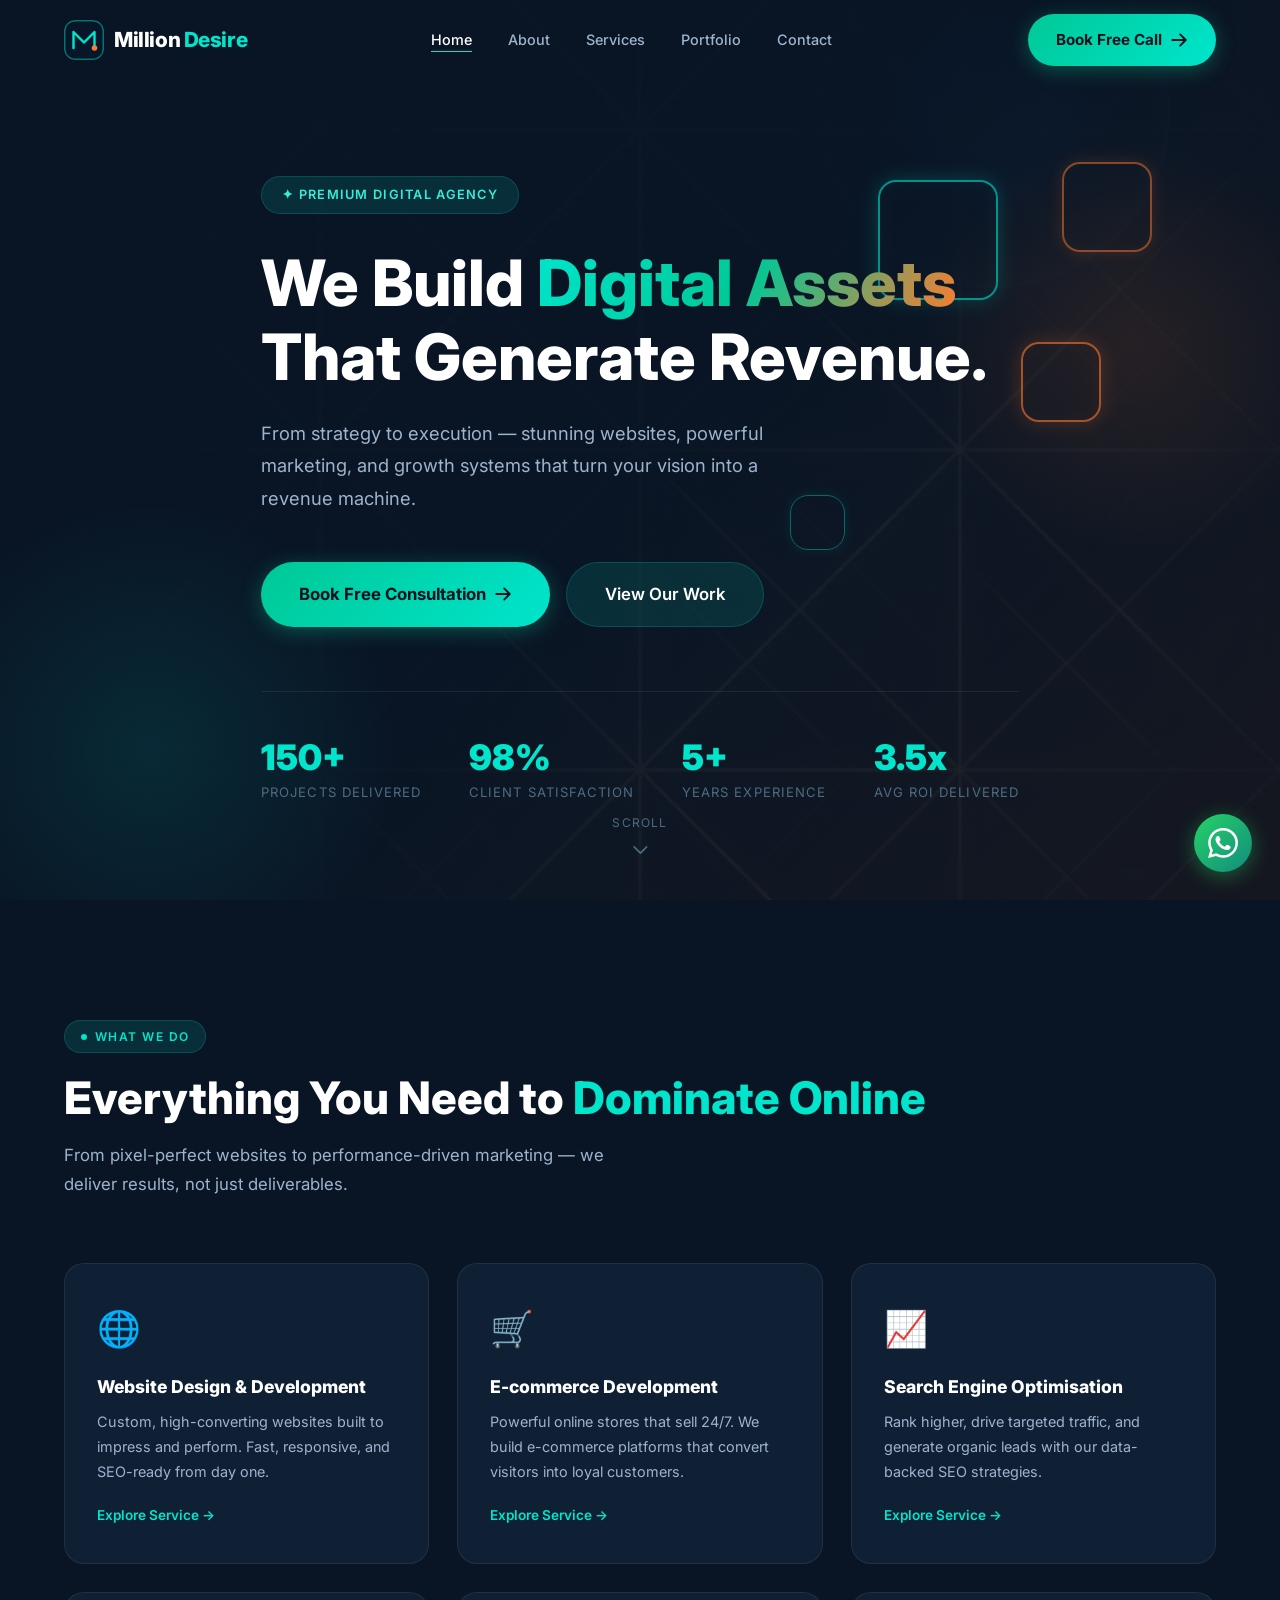
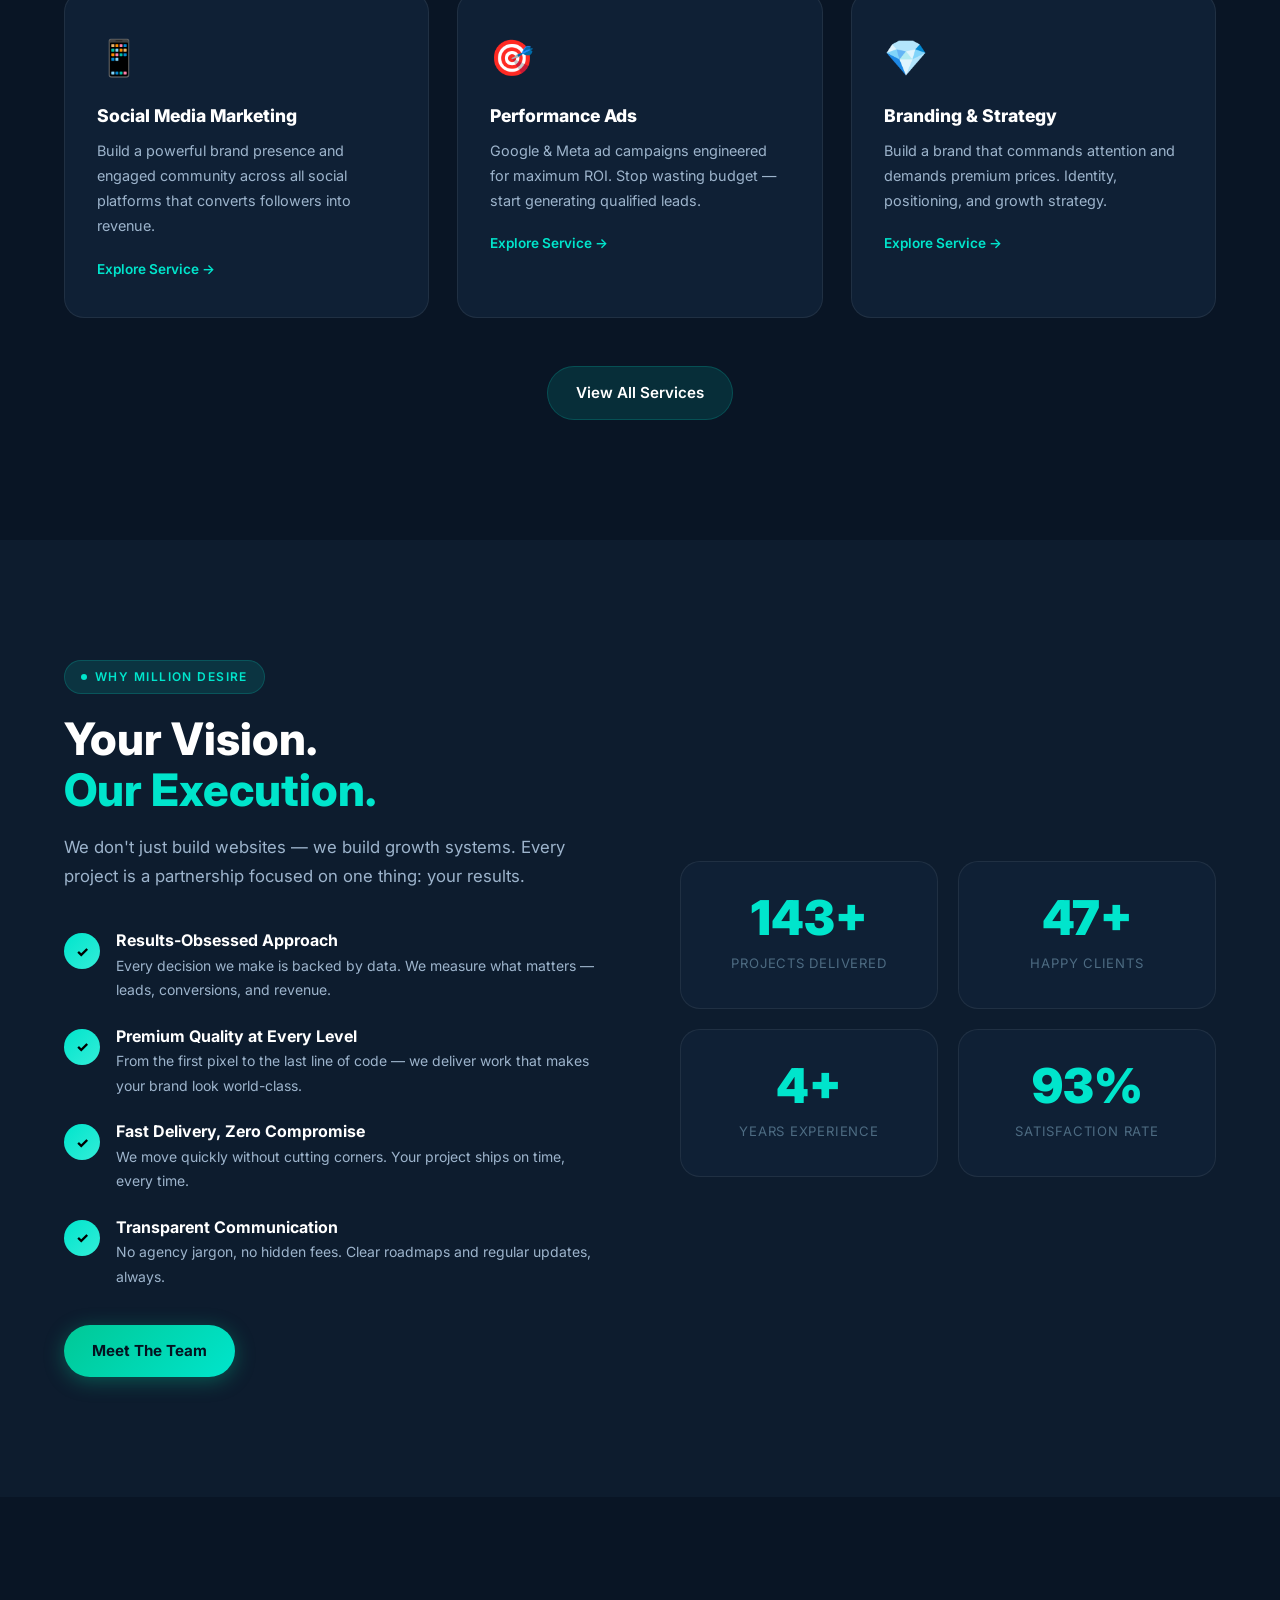
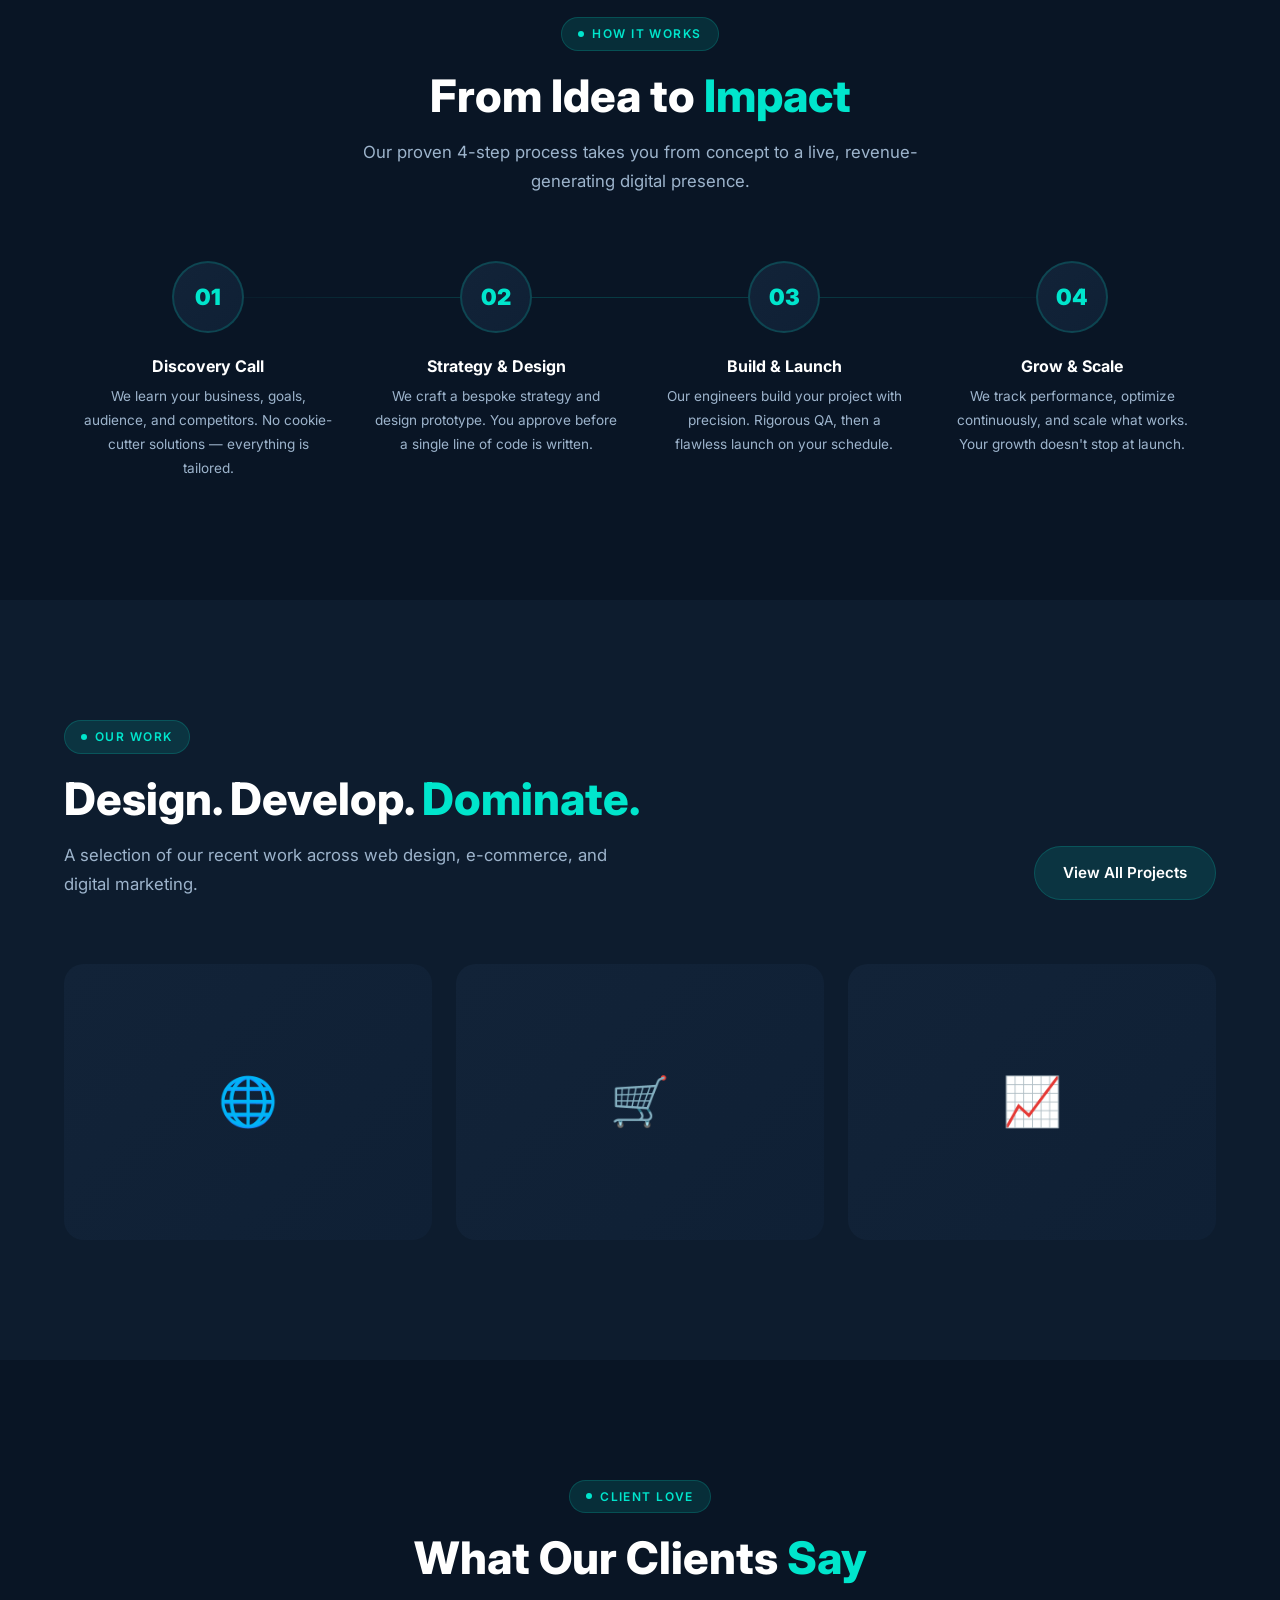
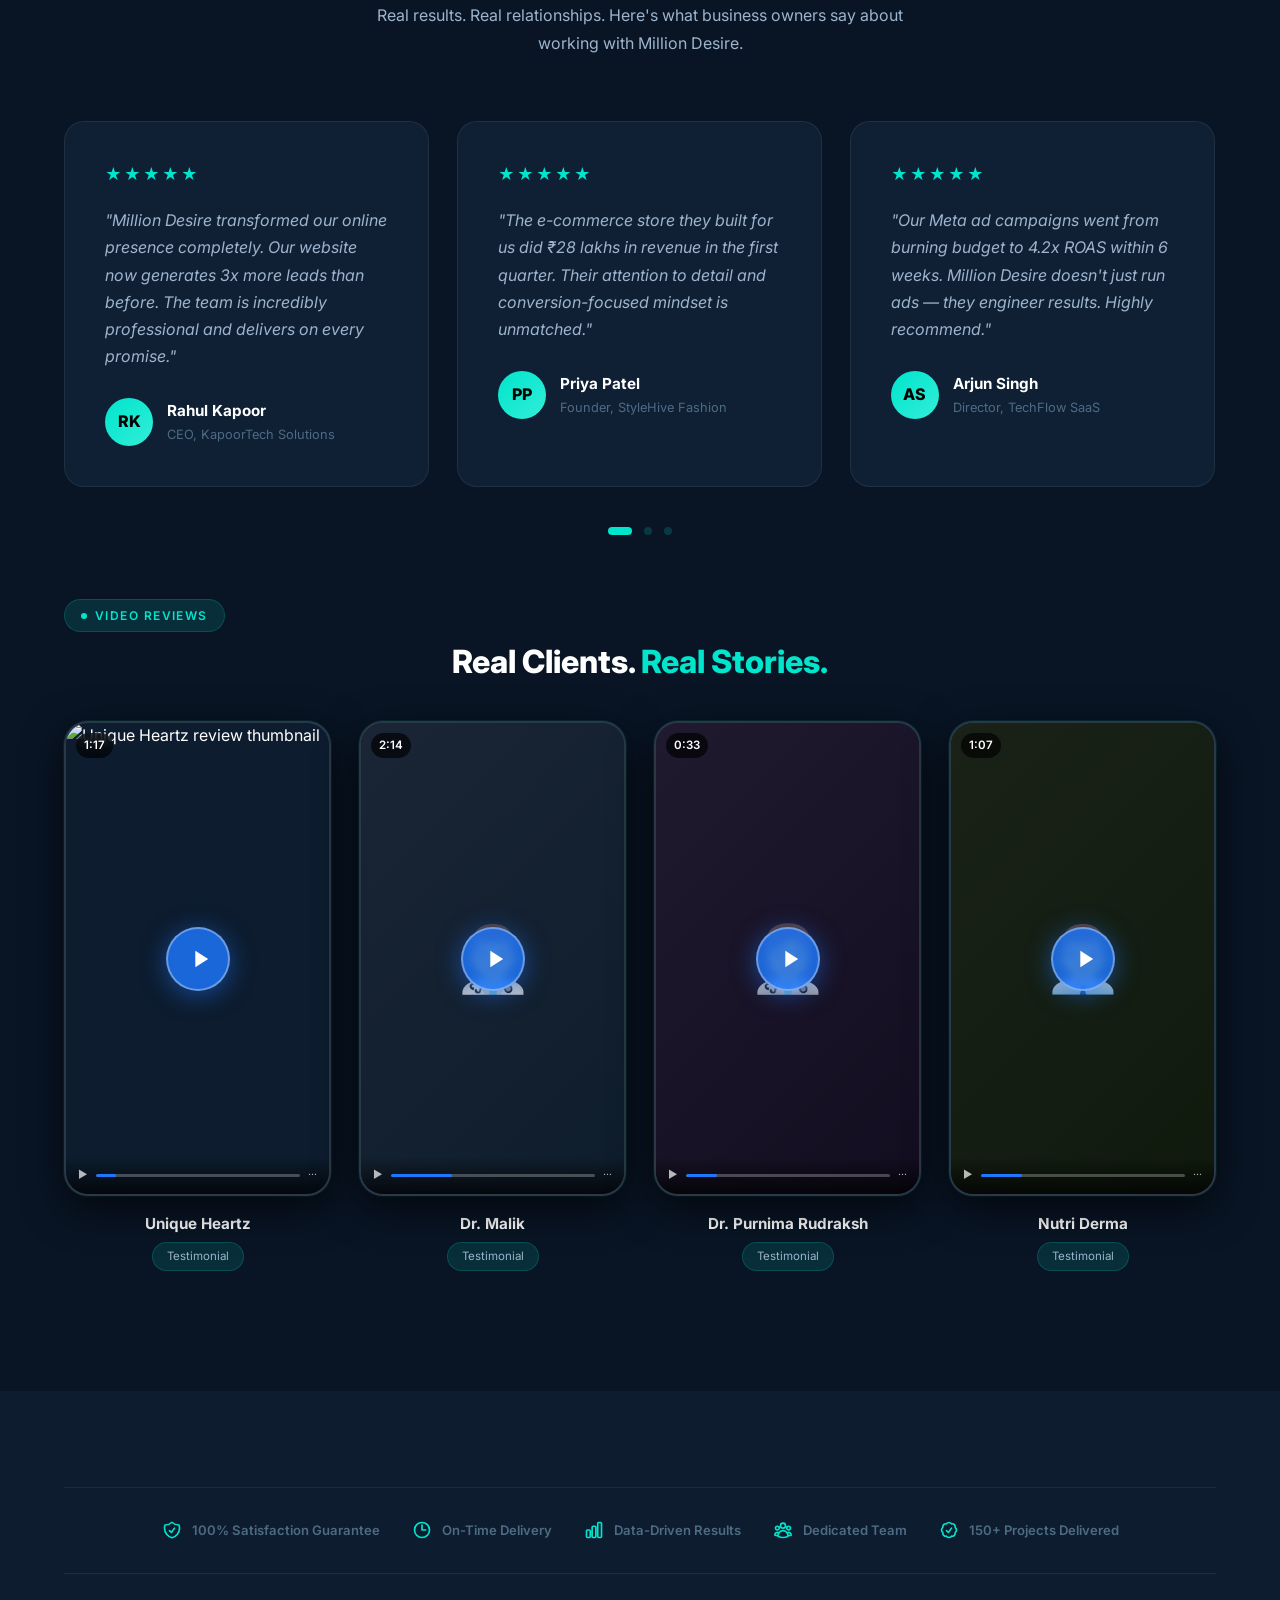
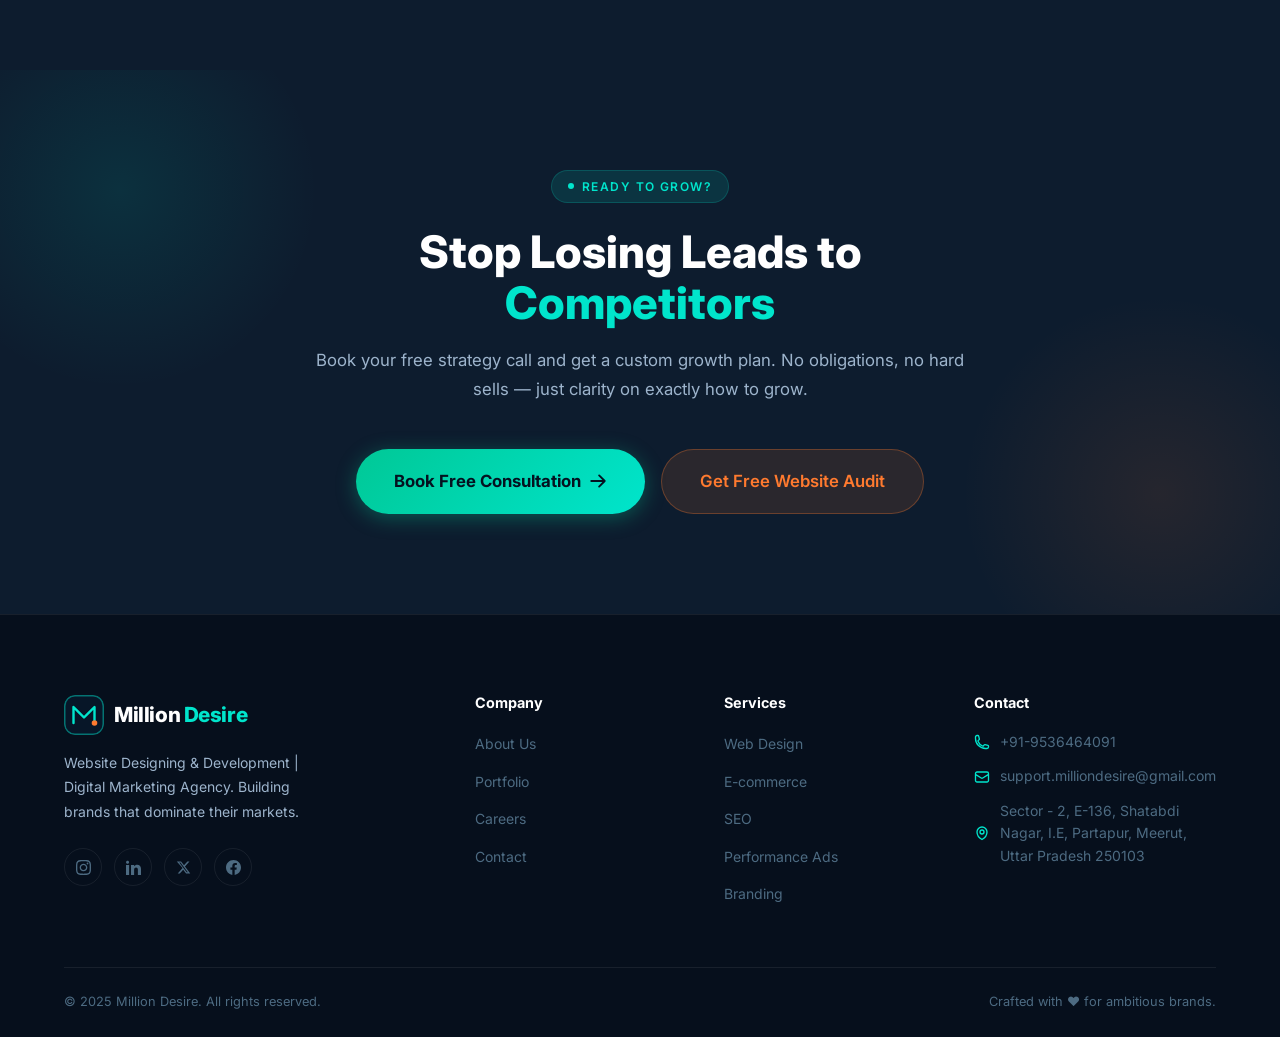
==== commit 6cab708e: "home page" ====
--- a/index.html
+++ b/index.html
@@ -702,7 +702,7 @@
               <path stroke-linecap="round" stroke-linejoin="round"
                 d="M21.75 6.75v10.5a2.25 2.25 0 0 1-2.25 2.25h-15a2.25 2.25 0 0 1-2.25-2.25V6.75m19.5 0A2.25 2.25 0 0 0 19.5 4.5h-15a2.25 2.25 0 0 0-2.25 2.25m19.5 0v.243a2.25 2.25 0 0 1-1.07 1.916l-7.5 4.615a2.25 2.25 0 0 1-2.36 0L3.32 8.91a2.25 2.25 0 0 1-1.07-1.916V6.75" />
             </svg>
-            milliondesire@gmail.com
+            support.milliondesire@gmail.com
           </div>
           <div class="footer-contact-item">
             <svg xmlns="http://www.w3.org/2000/svg" fill="none" viewBox="0 0 24 24" stroke-width="2"
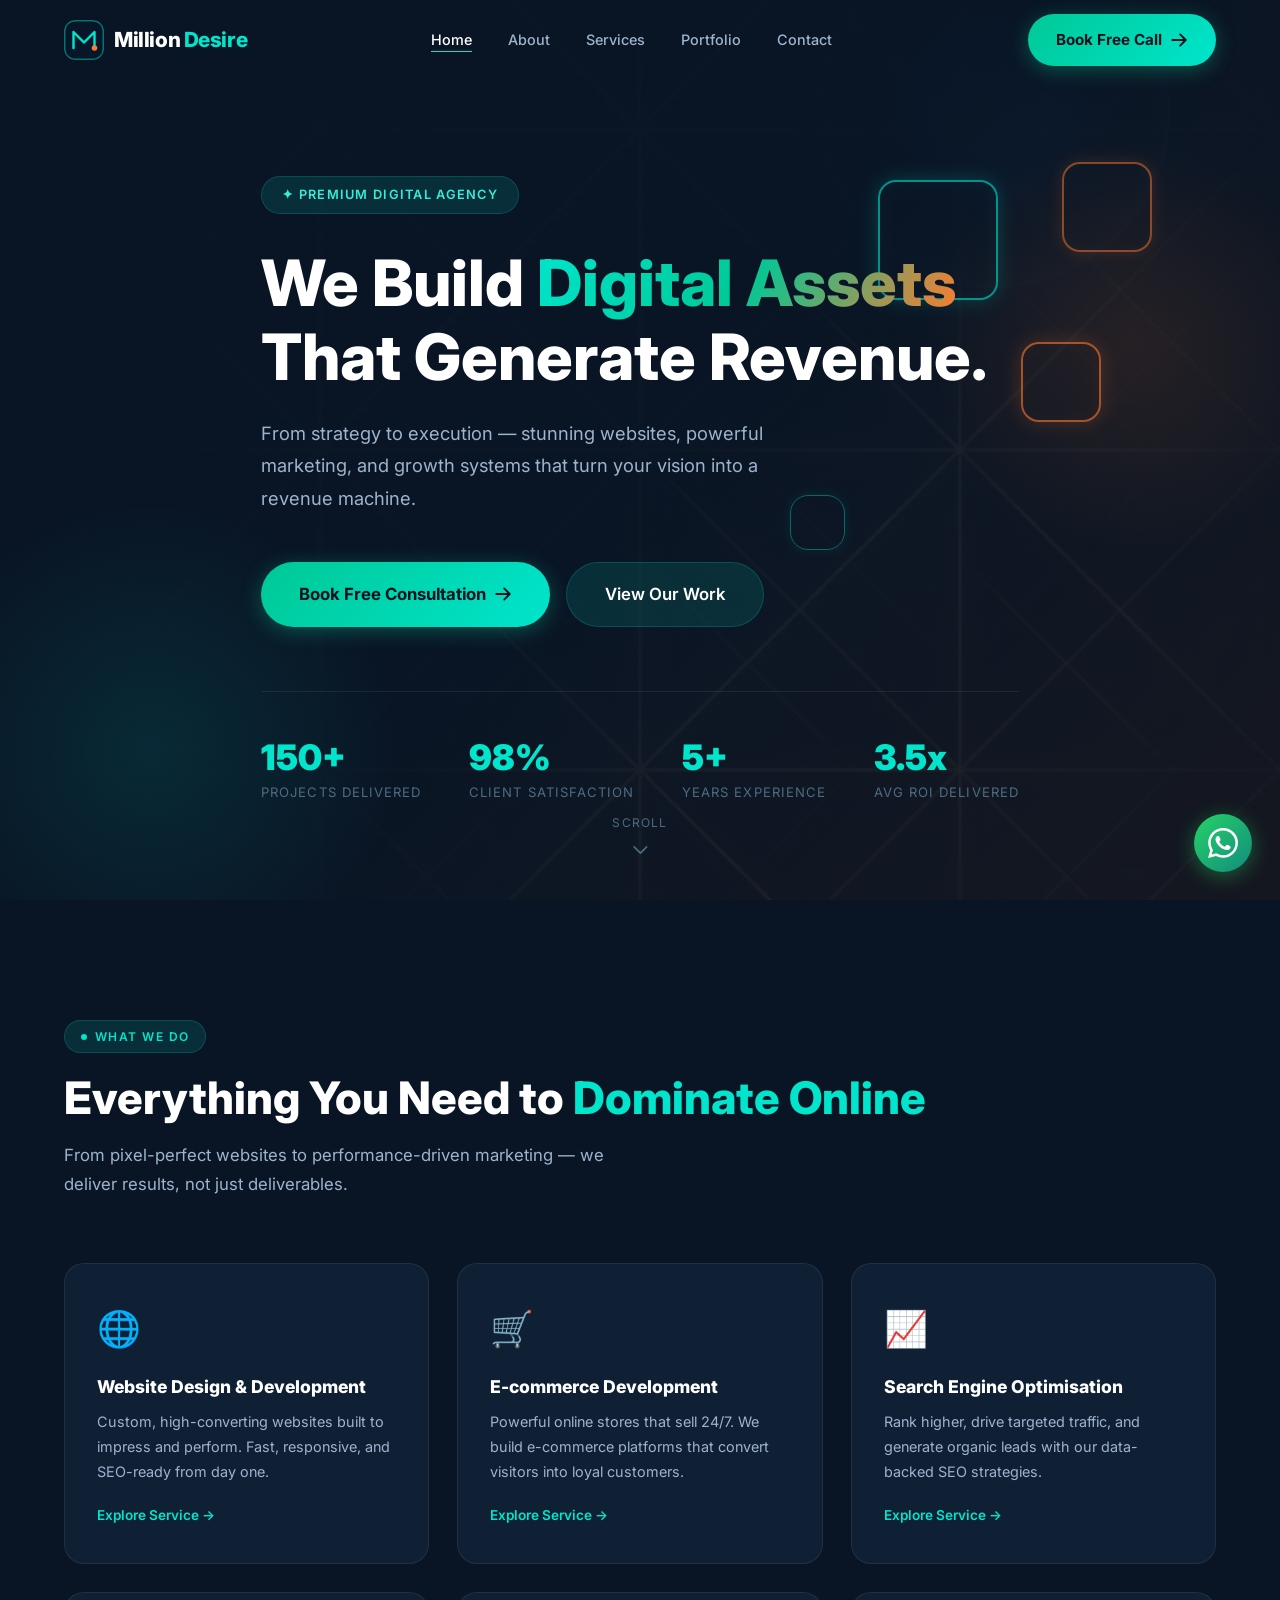
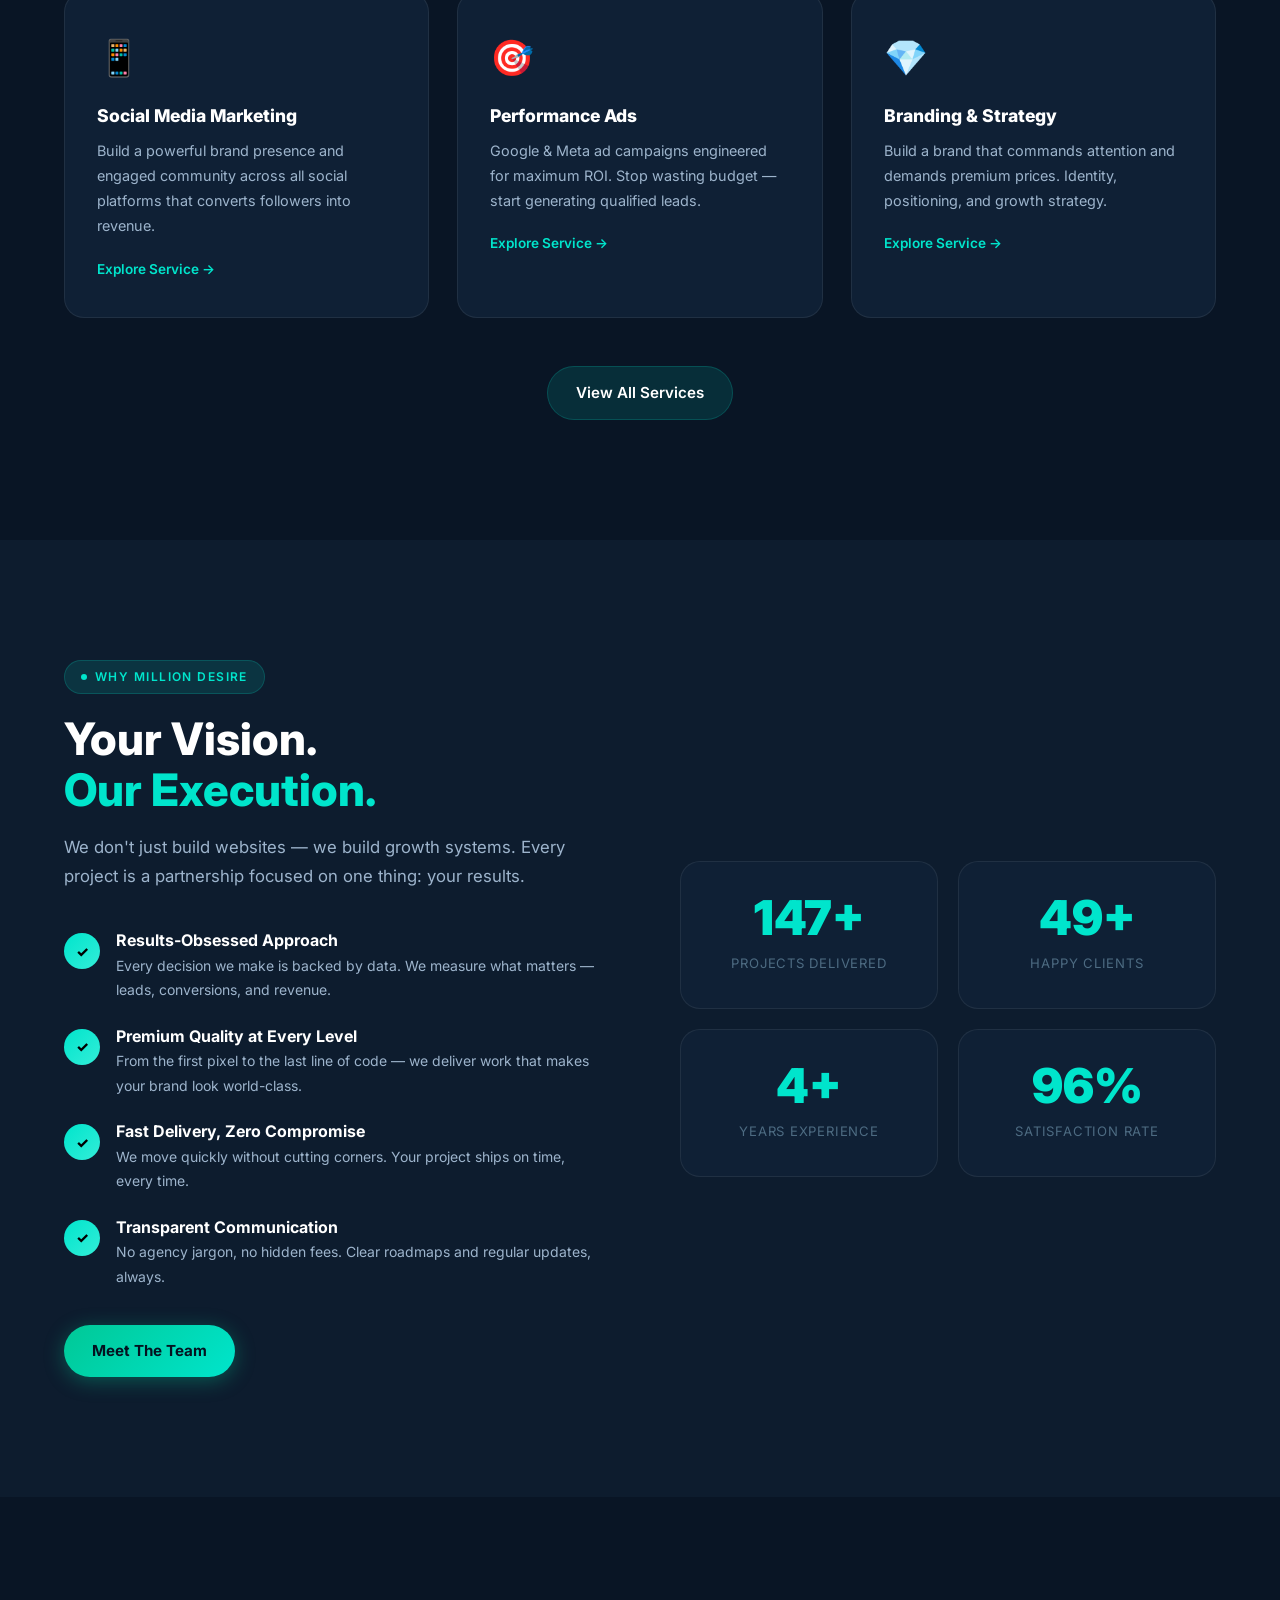
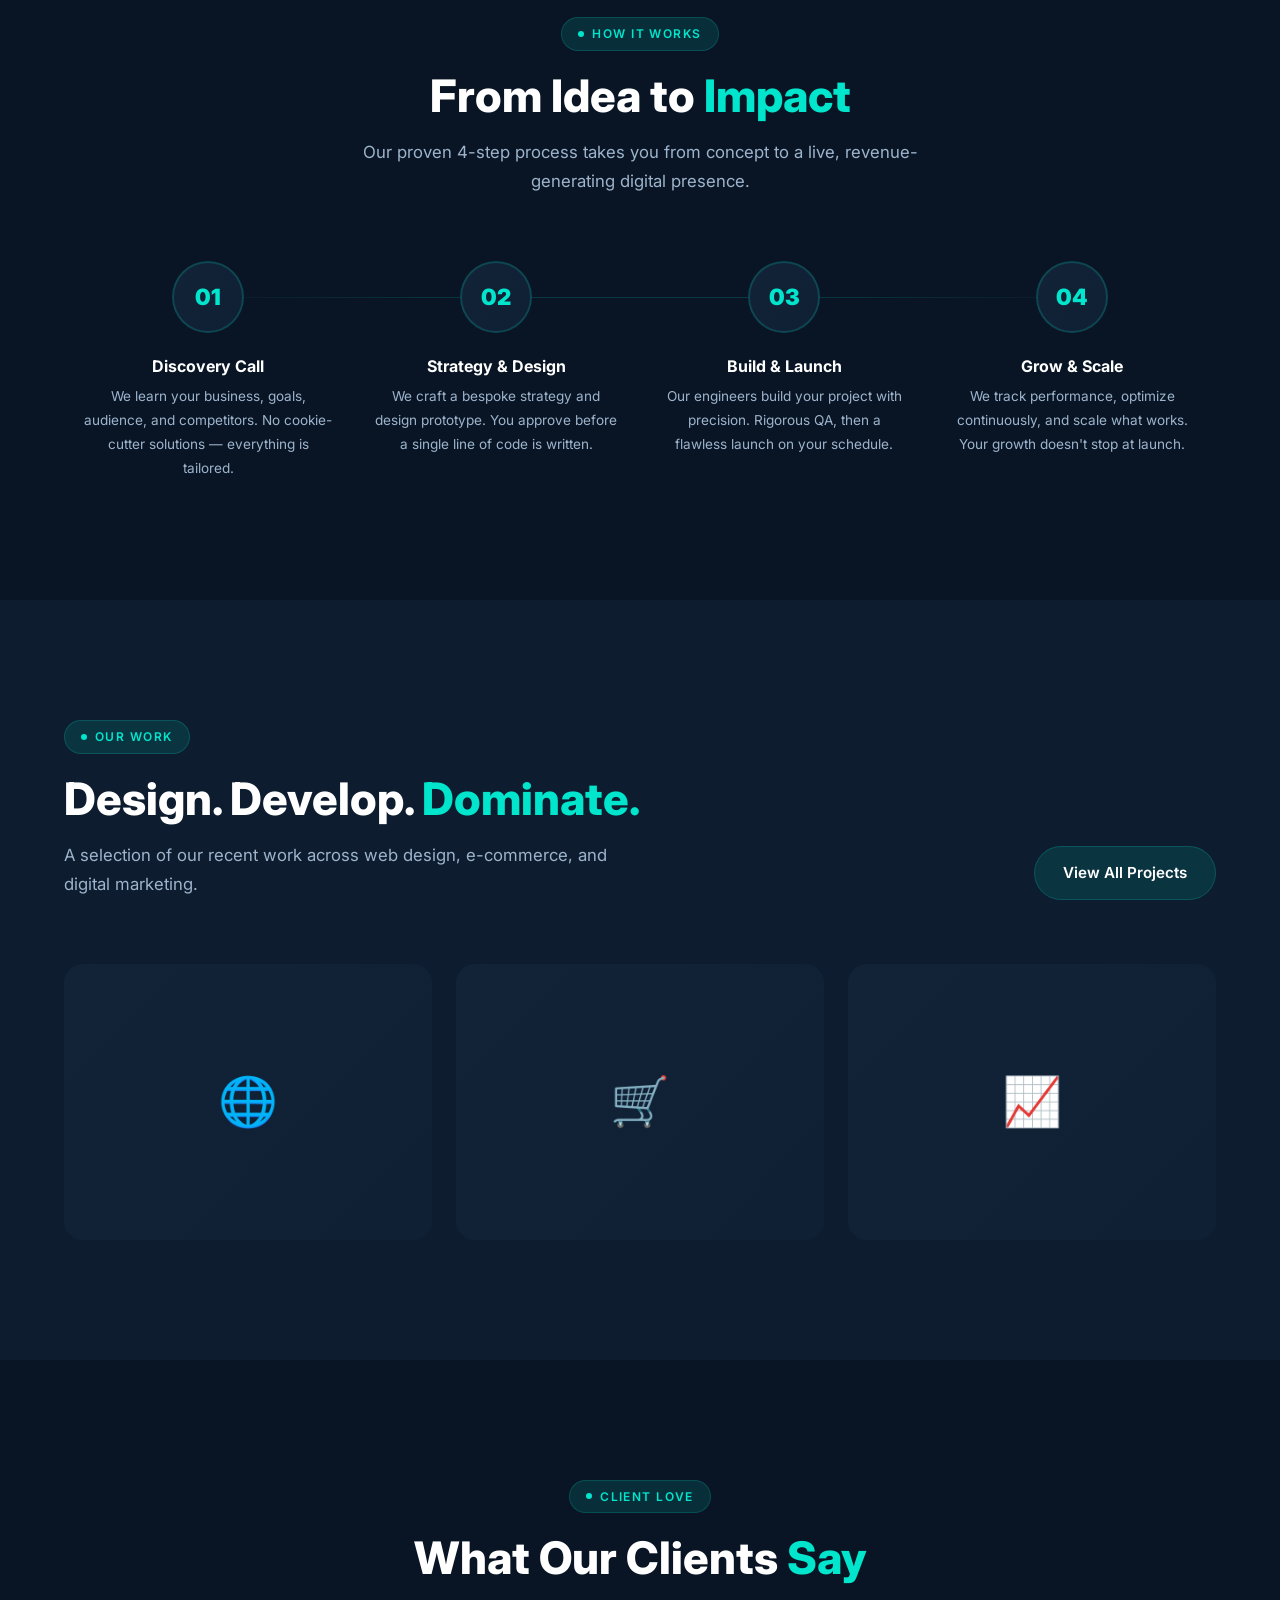
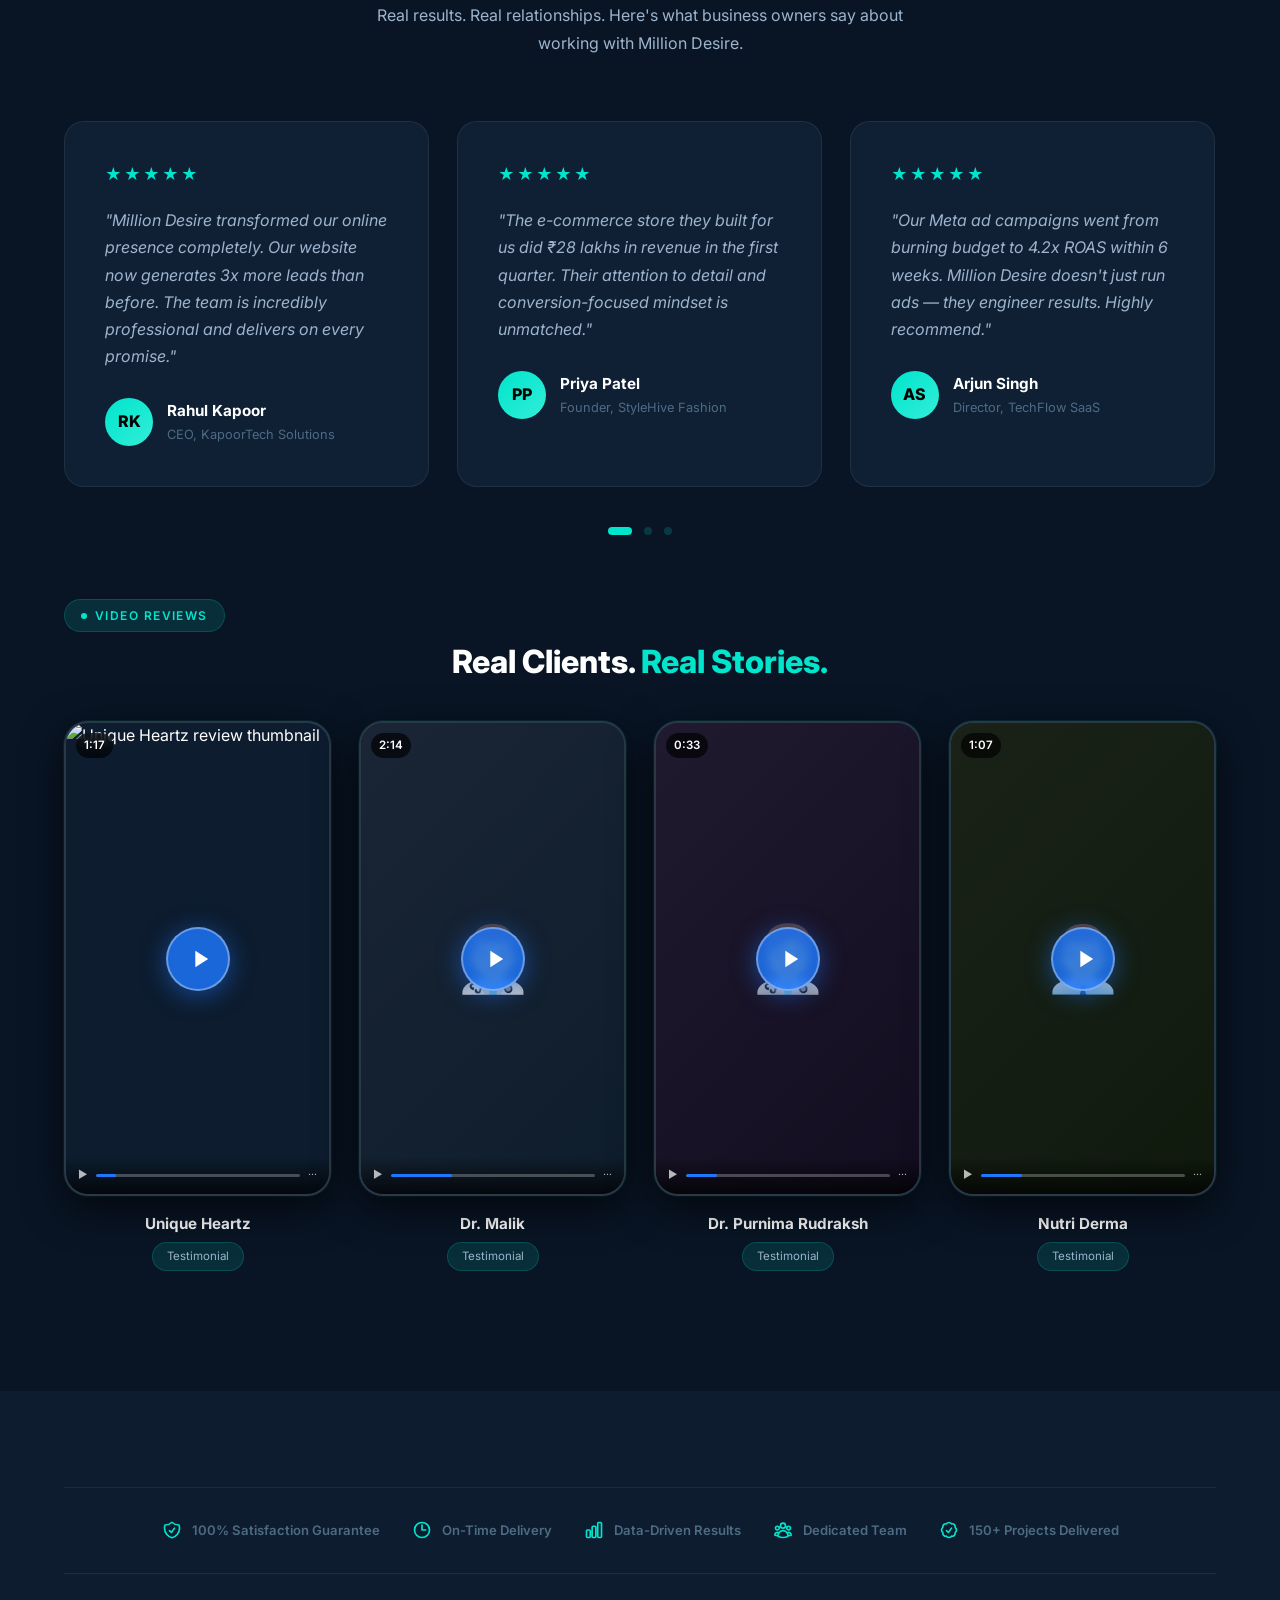
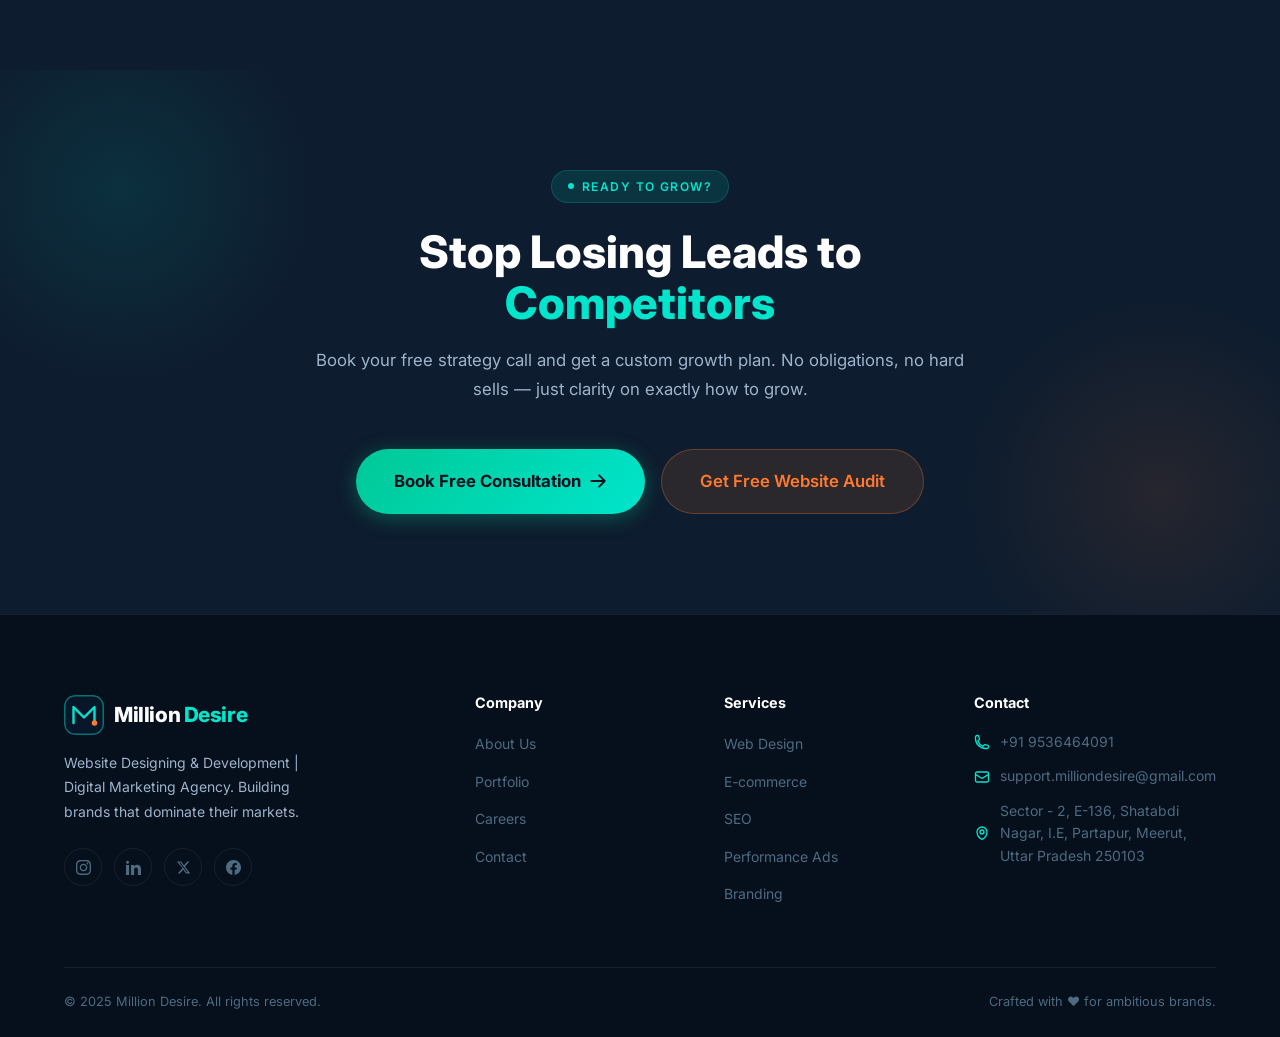
==== commit 616ab0f9: "change in number" ====
--- a/index.html
+++ b/index.html
@@ -24,7 +24,7 @@
     "name": "Million Desire",
     "description": "Website Designing & Development | Digital Marketing Agency",
     "url": "https://milliondesire.com",
-    "telephone": "+91-9536464091",
+    "telephone": "+91 9536464091",
     "address": {"@type": "PostalAddress", "addressCountry": "IN"},
     "sameAs": [],
     "serviceType": ["Web Design", "Web Development", "SEO", "Digital Marketing"]
@@ -694,7 +694,7 @@
               <path stroke-linecap="round" stroke-linejoin="round"
                 d="M2.25 6.75c0 8.284 6.716 15 15 15h2.25a2.25 2.25 0 0 0 2.25-2.25v-1.372c0-.516-.351-.966-.852-1.091l-4.423-1.106c-.44-.11-.902.055-1.173.417l-.97 1.293c-.282.376-.769.542-1.21.38a12.035 12.035 0 0 1-7.143-7.143c-.162-.441.004-.928.38-1.21l1.293-.97c.363-.271.527-.734.417-1.173L6.963 3.102a1.125 1.125 0 0 0-1.091-.852H4.5A2.25 2.25 0 0 0 2.25 4.5v2.25Z" />
             </svg>
-            +91-9536464091
+            +91 9536464091
           </div>
           <div class="footer-contact-item">
             <svg xmlns="http://www.w3.org/2000/svg" fill="none" viewBox="0 0 24 24" stroke-width="2"
--- a/css/style.css
+++ b/css/style.css
@@ -990,11 +990,13 @@
   transform: translateY(0);
 }
 
-/* Always show overlay on touch devices */
+/* Always show overlay on touch/mobile devices */
 @media (hover: none) {
   .portfolio-card .portfolio-card-overlay {
     opacity: 1;
     transform: translateY(0);
+    background: linear-gradient(170deg, rgba(0,0,0,0.05), rgba(0,0,0,0.88));
+    padding: 20px;
   }
 }
 
@@ -1032,6 +1034,7 @@
   justify-content: center;
   background: linear-gradient(135deg, var(--bg-elevated), var(--bg-card));
   font-size: 3rem;
+  position: relative;
 }
 
 /* ============================================================
@@ -2139,6 +2142,16 @@
   .service-3col {
     grid-template-columns: 1fr 1fr;
   }
+
+  /* ── Contact page: tighten gap on tablet ── */
+  .contact-inner {
+    gap: 40px;
+  }
+
+  .map-wrap {
+    height: 300px;
+    margin-top: 48px;
+  }
 }
 
 @media (max-width: 768px) {
@@ -2167,7 +2180,6 @@
   }
 
   .grid-3,
-  .portfolio-grid-home,
   .portfolio-list,
   .stats-grid,
   .values-grid {
@@ -2175,6 +2187,41 @@
     gap: 16px;
   }
 
+  /* Portfolio home: single big column on tablet for better readability */
+  .portfolio-grid-home {
+    grid-template-columns: 1fr;
+    gap: 20px;
+  }
+
+  .portfolio-grid-home .portfolio-card {
+    aspect-ratio: 16/9;
+  }
+
+  .portfolio-grid-home .portfolio-placeholder {
+    font-size: 4rem;
+  }
+
+  .portfolio-grid-home .portfolio-card-overlay {
+    opacity: 1;
+    transform: translateY(0);
+    padding: 24px;
+  }
+
+  .portfolio-grid-home .portfolio-card-overlay h3 {
+    font-size: 1.25rem;
+  }
+
+  .portfolio-grid-home .portfolio-card-overlay p {
+    font-size: 0.9rem;
+  }
+
+  /* Portfolio section header stacks on mobile */
+  .portfolio-preview > .container > div:first-child {
+    flex-direction: column;
+    align-items: flex-start;
+    gap: 16px;
+  }
+
   /* ── Hero ── */
   .hero h1 {
     font-size: clamp(1.9rem, 7vw, 2.8rem);
@@ -2223,9 +2270,31 @@
     font-size: 2.2rem;
   }
 
-  /* ── Contact form ── */
+  /* ── Contact page ── */
+  .contact-inner {
+    gap: 24px;
+  }
+
+  .contact-info h2.section-title {
+    font-size: 1.5rem !important;
+  }
+
   .contact-form-wrap {
-    padding: 24px;
+    padding: 28px 24px;
+  }
+
+  .map-wrap {
+    height: 240px;
+    margin-top: 40px !important;
+  }
+
+  .map-placeholder h3 {
+    font-size: 1rem !important;
+  }
+
+  /* ── FAQ cards on tablet ── */
+  .contact-page-faq .card {
+    padding: 20px 24px !important;
   }
 
   /* ── Footer ── */
@@ -2298,13 +2367,41 @@
 
   /* ── Grids → single column on smallest screens ── */
   .grid-3,
-  .portfolio-grid-home,
   .portfolio-list,
   .stats-grid,
   .values-grid {
     grid-template-columns: 1fr;
   }
 
+  .portfolio-grid-home {
+    grid-template-columns: 1fr;
+    gap: 16px;
+  }
+
+  .portfolio-grid-home .portfolio-card {
+    aspect-ratio: 4/3;
+    min-height: 220px;
+  }
+
+  .portfolio-grid-home .portfolio-placeholder {
+    font-size: 3.5rem;
+  }
+
+  .portfolio-grid-home .portfolio-card-overlay {
+    opacity: 1;
+    transform: translateY(0);
+    padding: 18px;
+  }
+
+  .portfolio-grid-home .portfolio-card-overlay h3 {
+    font-size: 1.1rem;
+  }
+
+  .portfolio-grid-home .portfolio-tag {
+    font-size: 0.68rem;
+    padding: 4px 10px;
+  }
+
   /* ── Hero ── */
   .hero h1 {
     font-size: clamp(1.75rem, 8vw, 2.2rem);
@@ -2363,9 +2460,44 @@
     font-size: clamp(1.5rem, 6vw, 2rem);
   }
 
-  /* ── Contact form wrap ── */
+  /* ── Contact page small screens ── */
   .contact-form-wrap {
     padding: 20px 16px;
+    border-radius: var(--radius-lg);
+  }
+
+  .contact-form-wrap h3 {
+    font-size: 1.1rem;
+  }
+
+  .contact-form-wrap > p {
+    margin-bottom: 24px;
+    font-size: 0.85rem;
+  }
+
+  .form-group input,
+  .form-group select,
+  .form-group textarea {
+    padding: 12px 14px;
+    font-size: 0.875rem;
+  }
+
+  .map-wrap {
+    height: 200px;
+    margin-top: 32px !important;
+  }
+
+  .map-placeholder svg {
+    width: 36px;
+    height: 36px;
+  }
+
+  .map-placeholder h3 {
+    font-size: 0.95rem !important;
+  }
+
+  .map-placeholder p {
+    font-size: 0.8rem !important;
   }
 
   /* ── WhatsApp button: smaller on tiny phones ── */
@@ -2388,6 +2520,57 @@
     gap: 14px;
   }
 }
+
+/* ============================================================
+   CONTACT PAGE — DEDICATED RESPONSIVE
+   ============================================================ */
+@media (max-width: 768px) {
+  /* Page-hero heading on contact */
+  .page-hero h1 {
+    font-size: clamp(1.7rem, 6vw, 2.4rem);
+  }
+
+  .page-hero p {
+    font-size: 0.95rem;
+  }
+
+  /* FAQ cards: reduce side padding */
+  .section .card[style*="padding:28px 32px"] {
+    padding: 20px 20px !important;
+  }
+
+  /* Submit button: touch-friendly */
+  .contact-form-wrap .btn-primary {
+    padding: 14px !important;
+    font-size: 0.95rem;
+  }
+}
+
+@media (max-width: 480px) {
+  /* Page-hero on tiny phones */
+  .page-hero h1 {
+    font-size: clamp(1.5rem, 7vw, 2rem);
+  }
+
+  .page-hero-inner {
+    text-align: center;
+  }
+
+  .breadcrumb {
+    justify-content: center;
+  }
+
+  /* FAQ cards: minimal padding on tiny screens */
+  .section .card[style*="padding:28px 32px"] {
+    padding: 16px !important;
+  }
+
+  /* Contact info heading */
+  .contact-info .section-title {
+    font-size: 1.3rem !important;
+  }
+}
+
 
 /* ============================================================
    VIDEO TESTIMONIALS
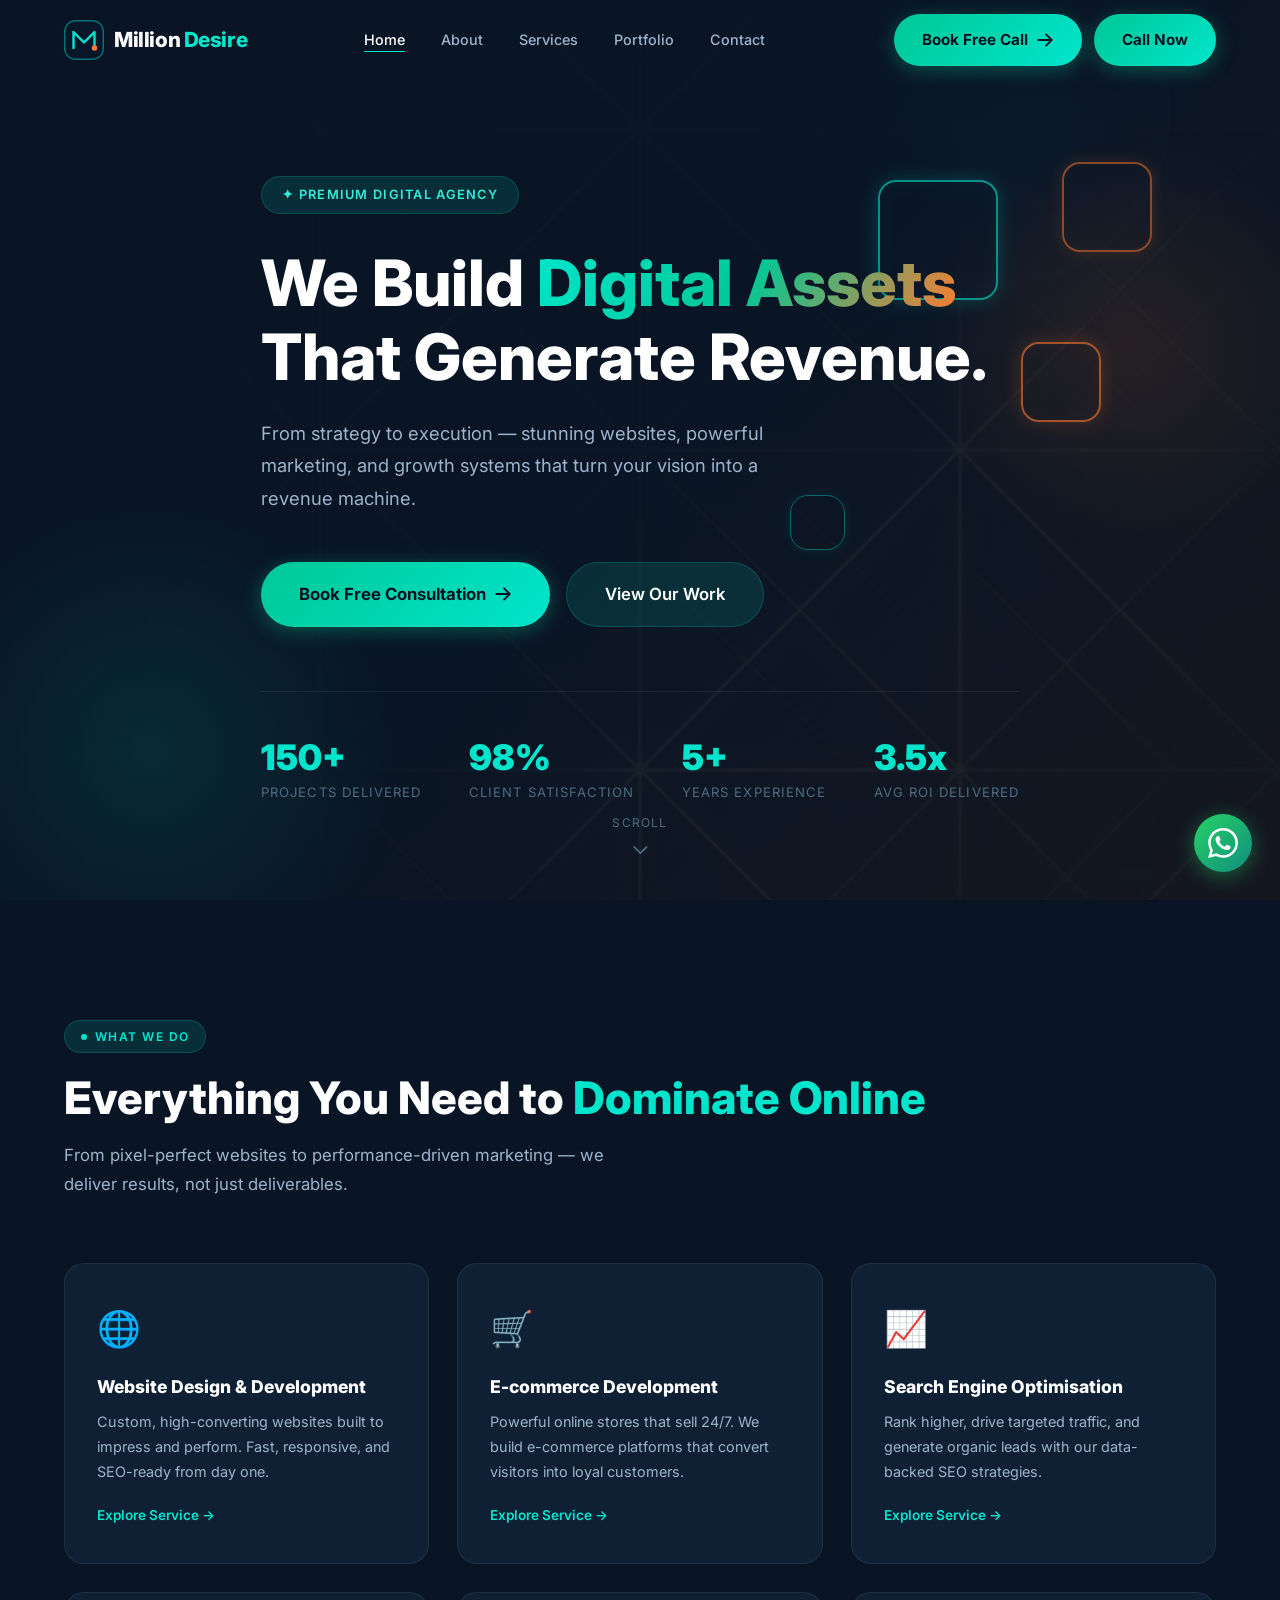
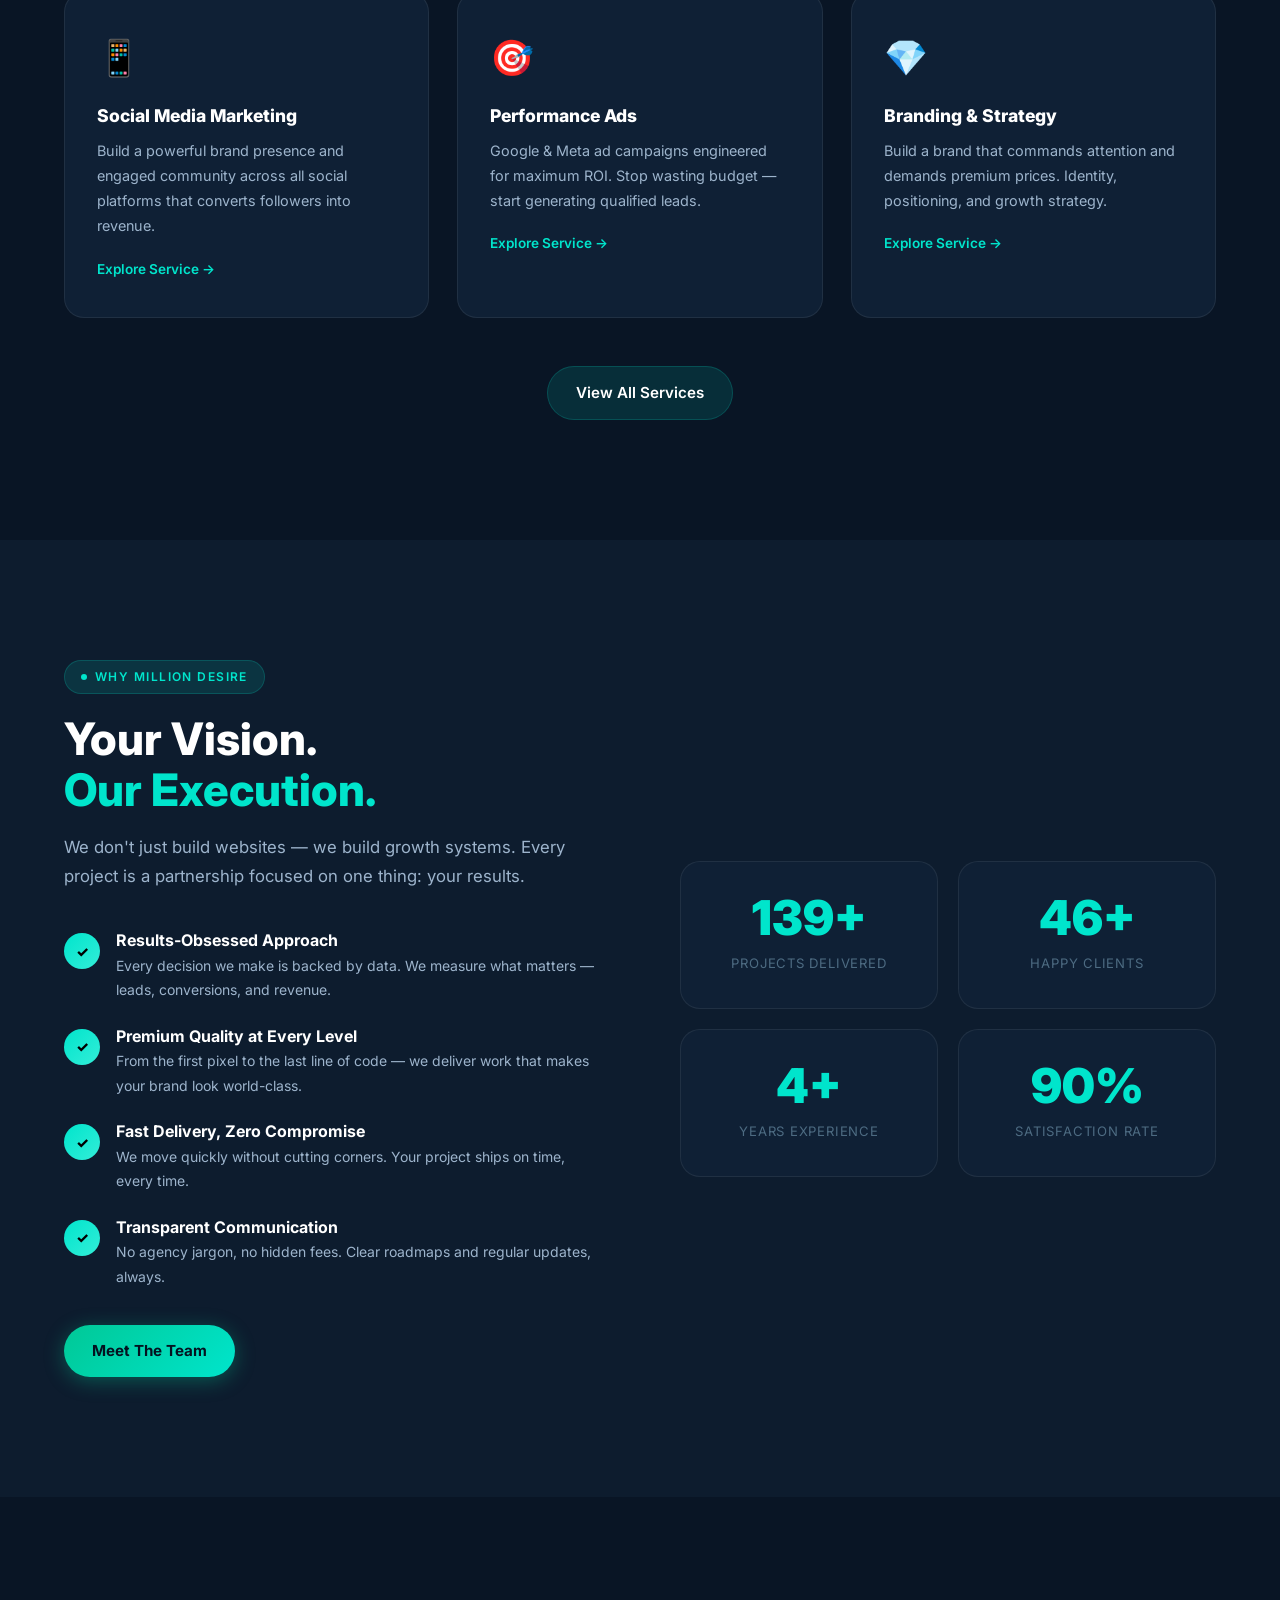
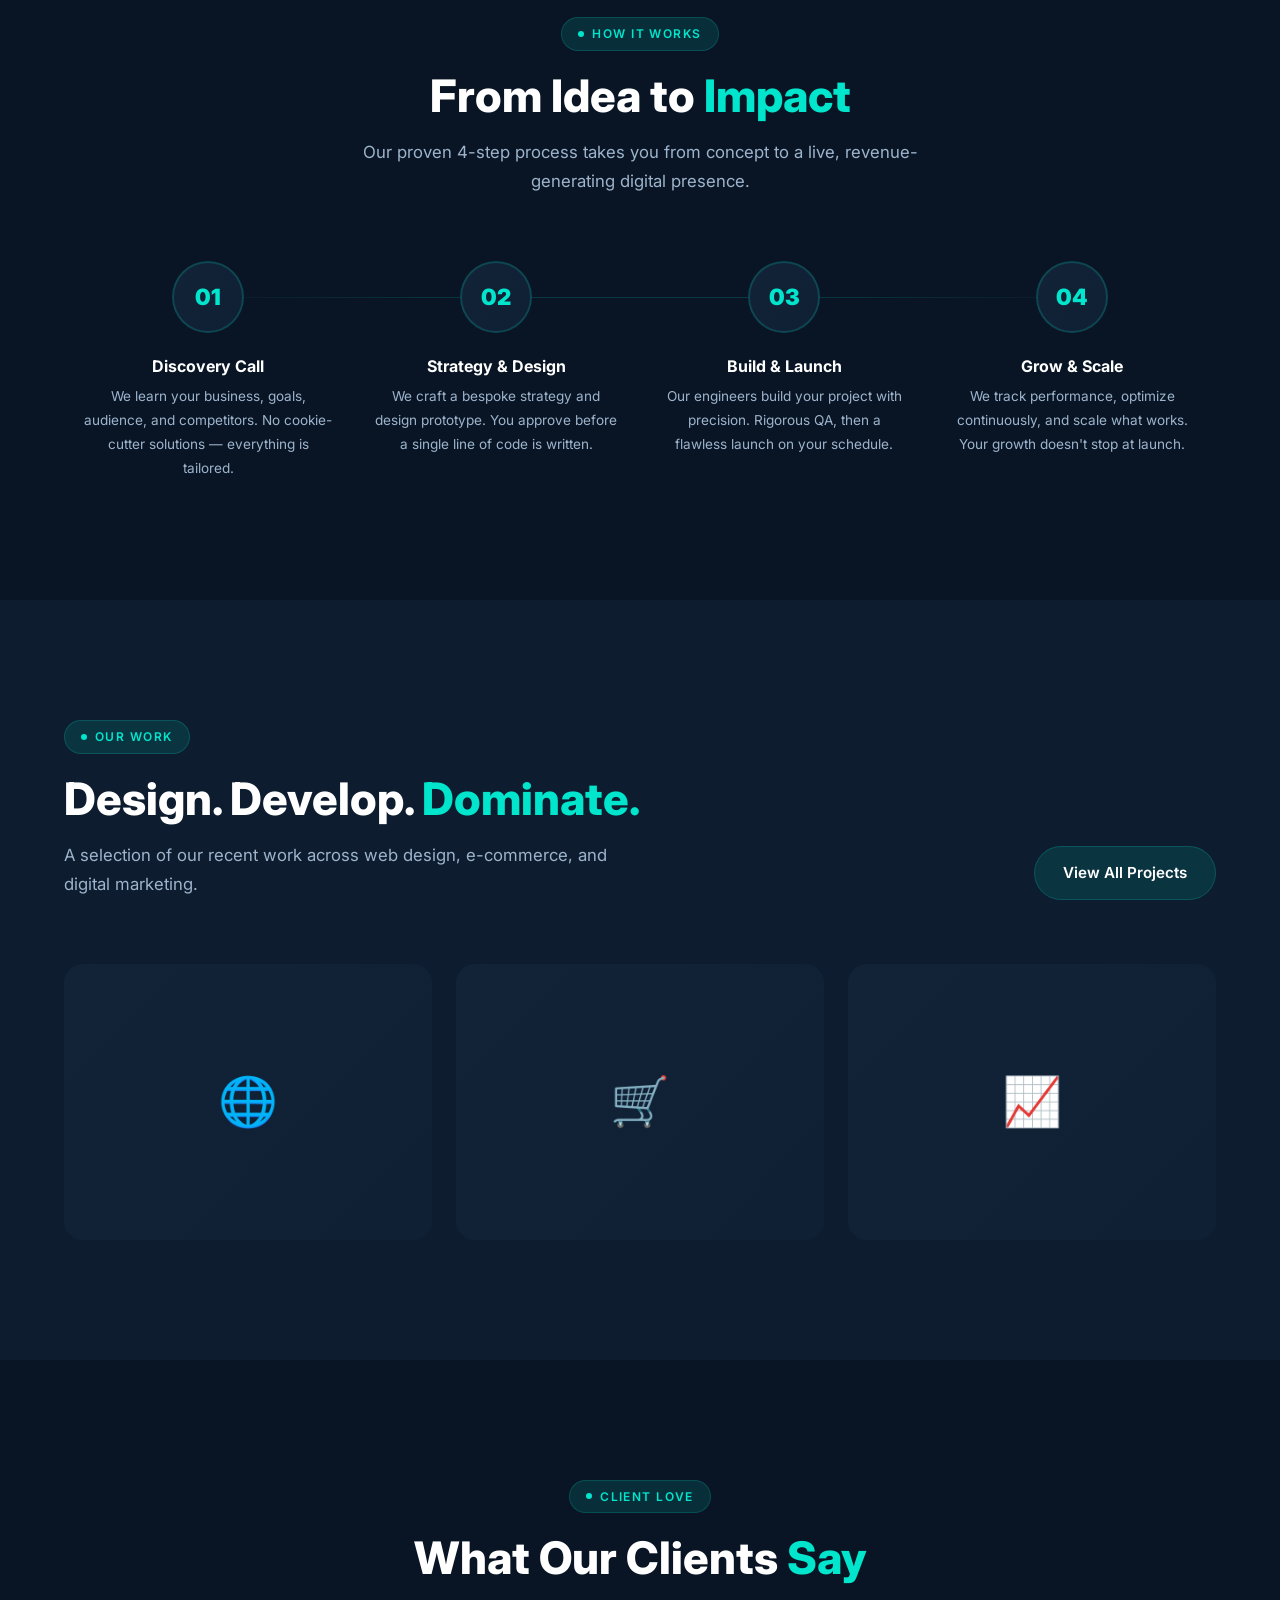
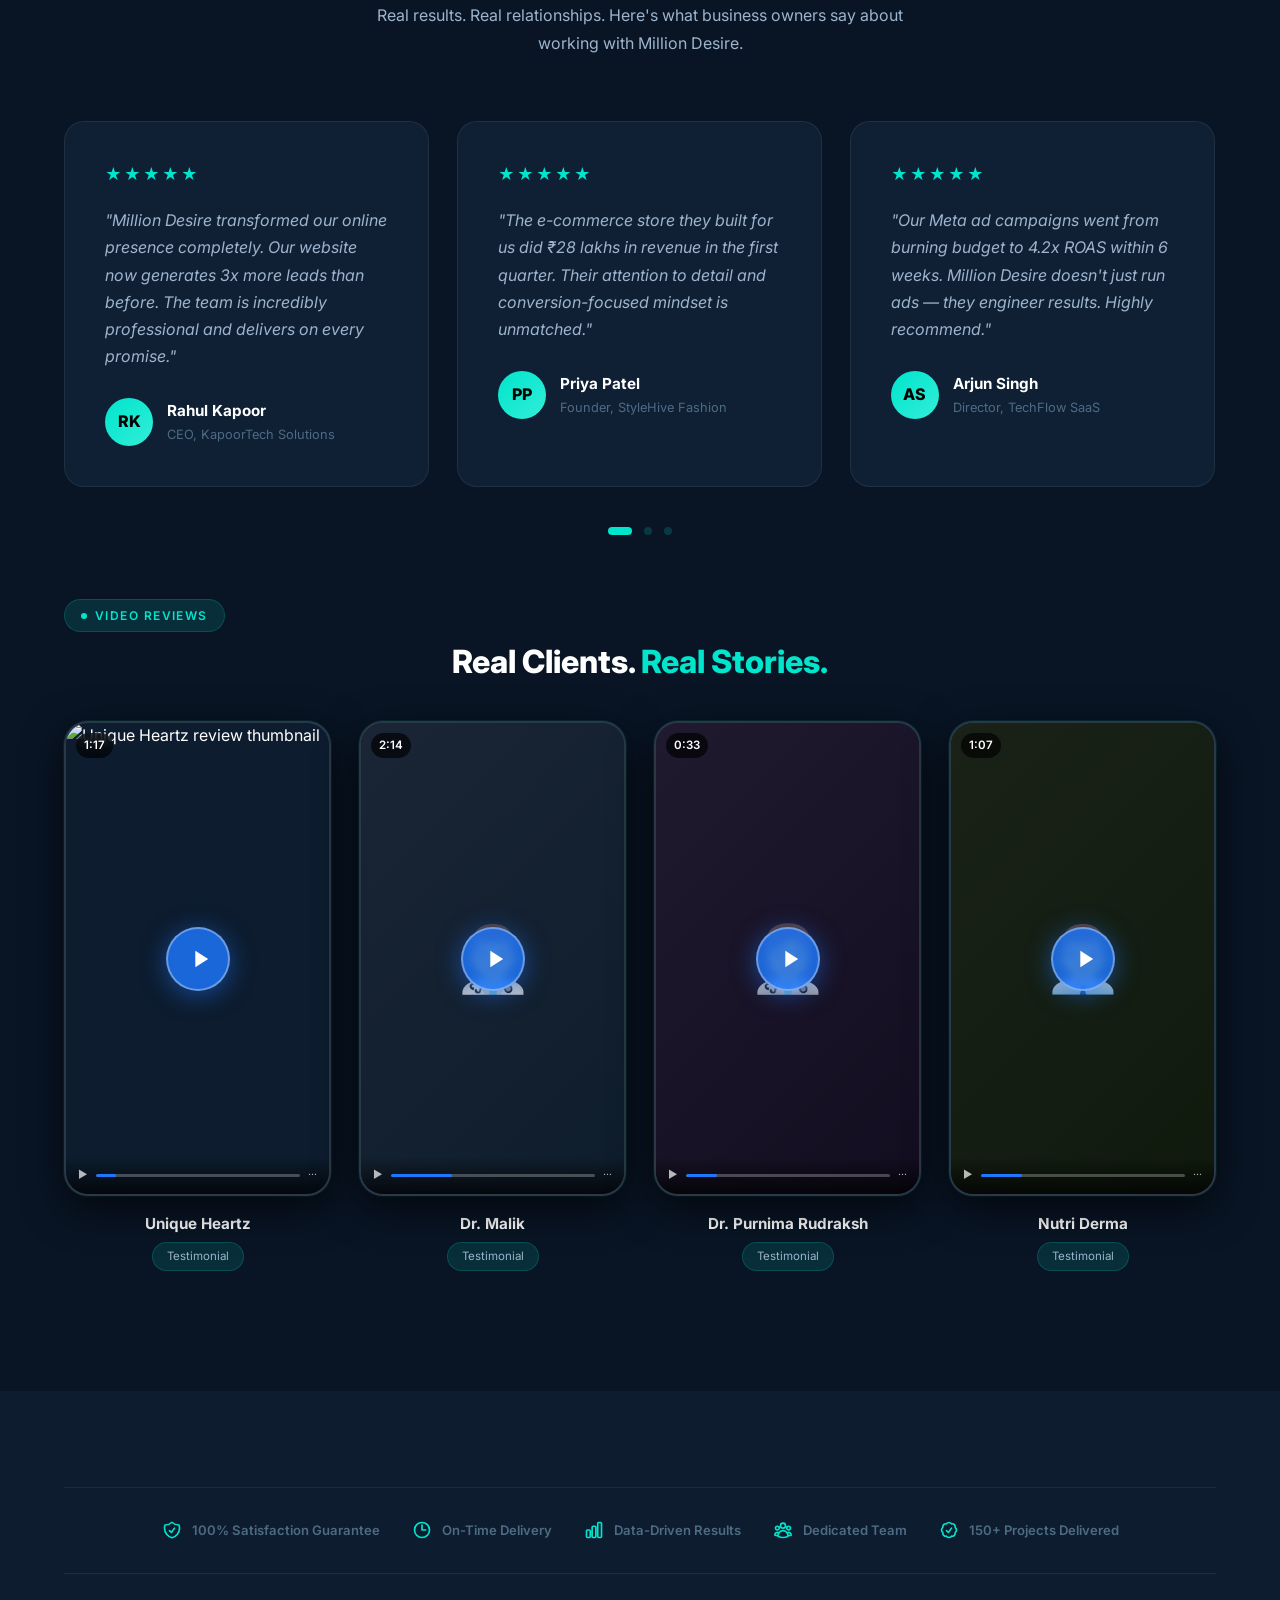
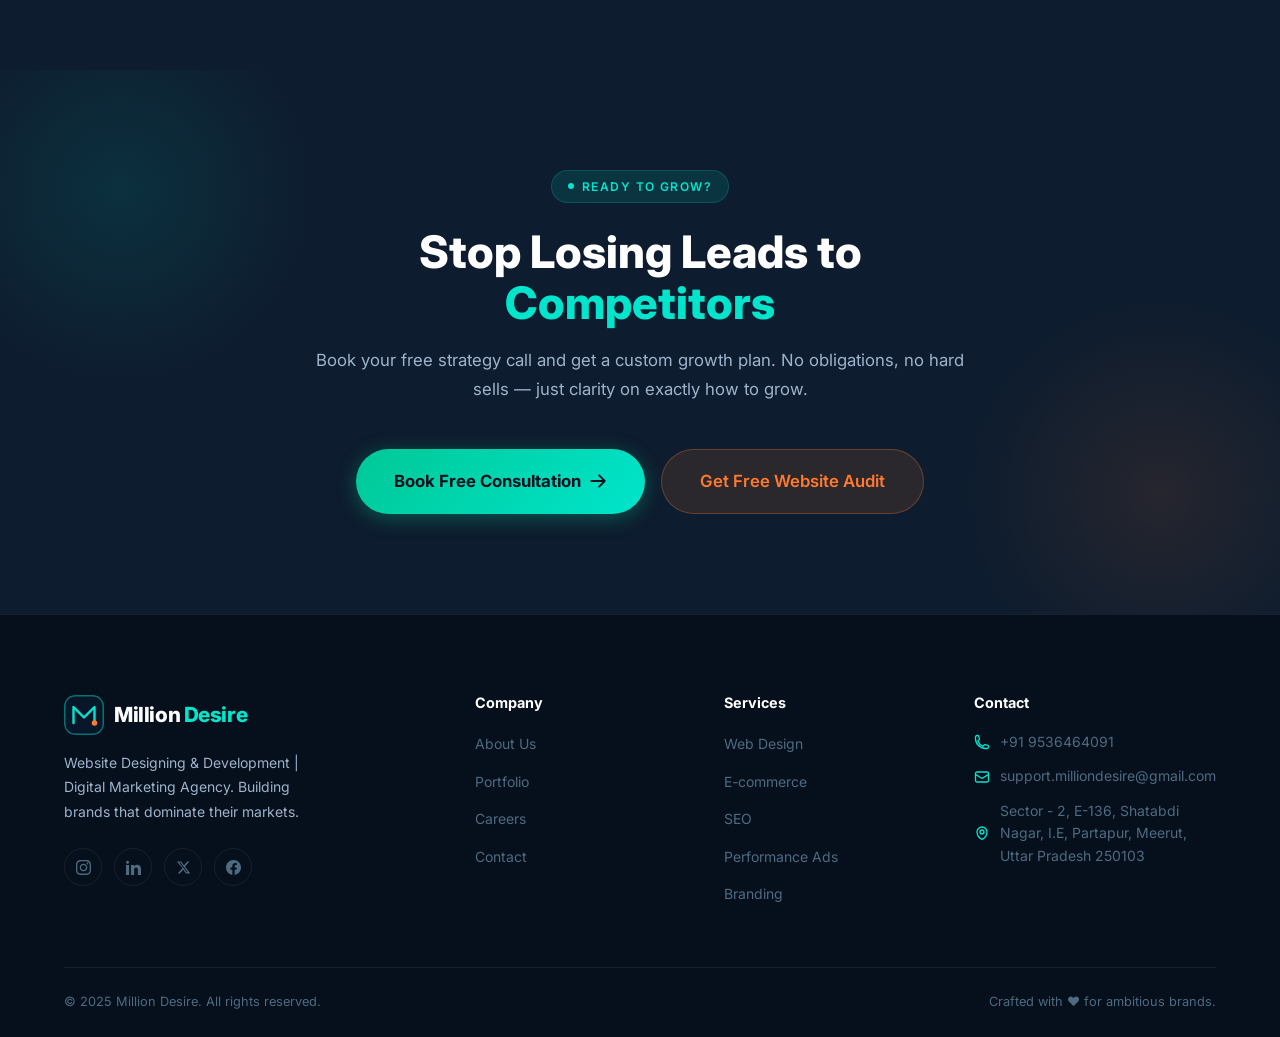
==== commit 84810c05: "Added the Call now" ====
--- a/index.html
+++ b/index.html
@@ -59,12 +59,15 @@
         <li><a href="portfolio.html">Portfolio</a></li>
         <li><a href="contact.html">Contact</a></li>
       </ul>
-      <a href="contact.html" class="btn btn-primary nav-cta">Book Free Call
-        <svg xmlns="http://www.w3.org/2000/svg" fill="none" viewBox="0 0 24 24" stroke-width="2.5"
-          stroke="currentColor">
-          <path stroke-linecap="round" stroke-linejoin="round" d="M13.5 4.5 21 12m0 0-7.5 7.5M21 12H3" />
-        </svg>
-      </a>
+      <div class="nav-cta-group">
+        <a href="contact.html" class="btn btn-primary">Book Free Call
+          <svg xmlns="http://www.w3.org/2000/svg" fill="none" viewBox="0 0 24 24" stroke-width="2.5"
+            stroke="currentColor">
+            <path stroke-linecap="round" stroke-linejoin="round" d="M13.5 4.5 21 12m0 0-7.5 7.5M21 12H3" />
+          </svg>
+        </a>
+        <a href="tel:+919536464091" class="btn btn-primary">Call Now</a>
+      </div>
       <button class="hamburger" id="hamburger" aria-label="Menu">
         <span></span><span></span><span></span>
       </button>
@@ -79,6 +82,7 @@
     <a href="portfolio.html">Portfolio</a>
     <a href="contact.html">Contact</a>
     <a href="contact.html" class="btn btn-primary">Book Free Call</a>
+    <a href="tel:+919536464091" class="btn btn-primary" style="margin-top: 12px;">Call Now</a>
   </div>
 
   <!-- ══ HERO ══ -->
--- a/css/style.css
+++ b/css/style.css
@@ -408,6 +408,13 @@
 }
 
 .nav-cta {
+  margin-left: 12px;
+}
+
+.nav-cta-group {
+  display: flex;
+  align-items: center;
+  gap: 12px;
   margin-left: 12px;
 }
 
@@ -2162,7 +2169,8 @@
 
   /* ── Nav ── */
   .nav-links,
-  .nav-cta {
+  .nav-cta,
+  .nav-cta-group {
     display: none;
   }
 
@@ -2223,8 +2231,12 @@
   }
 
   /* ── Hero ── */
+  .hero-shapes {
+    display: none;
+  }
+
   .hero h1 {
-    font-size: clamp(1.9rem, 7vw, 2.8rem);
+    font-size: clamp(1.8rem, 6vw, 2.4rem);
   }
 
   .hero-sub {
@@ -2236,6 +2248,17 @@
     font-size: 0.72rem;
     padding: 7px 14px;
     margin-bottom: 22px;
+  }
+
+  .hero-ctas {
+    flex-direction: column;
+    align-items: stretch;
+    gap: 16px;
+  }
+
+  .hero-ctas .btn {
+    width: 100%;
+    justify-content: center;
   }
 
   .hero-stats {
